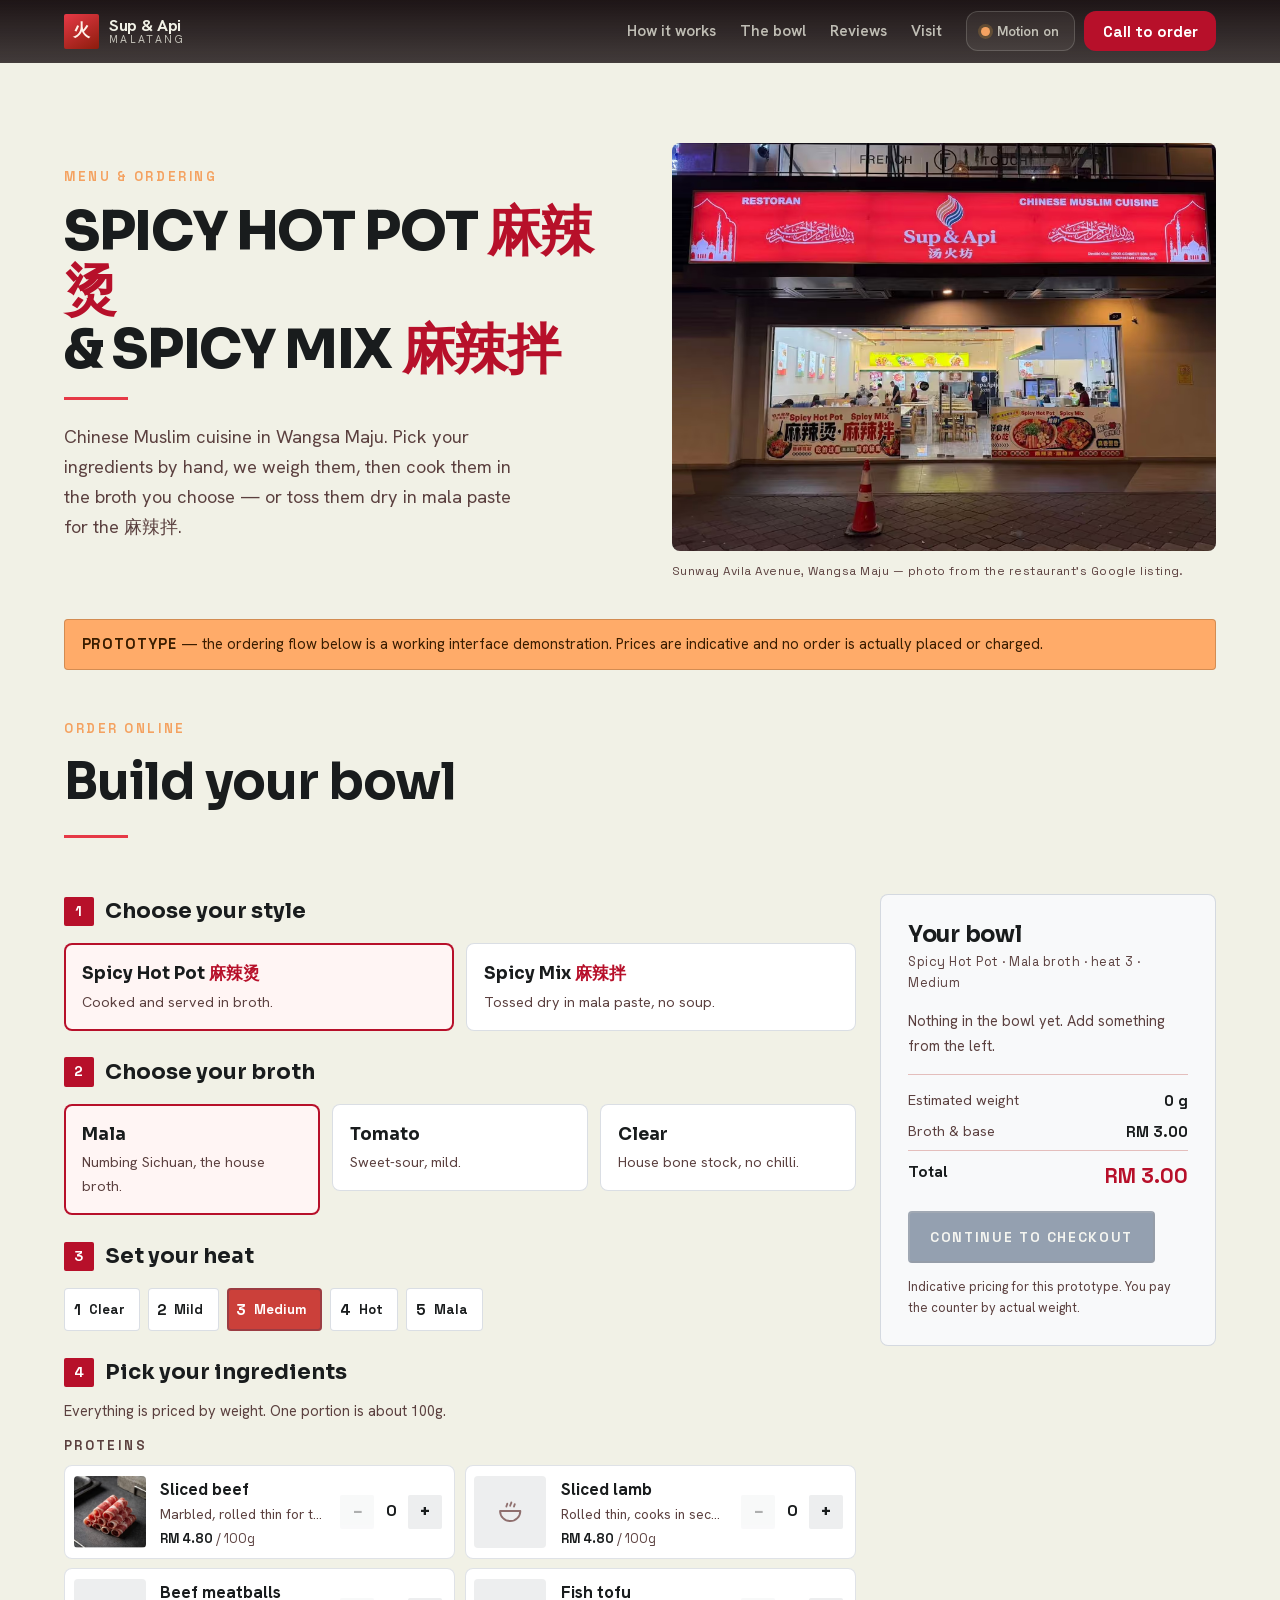
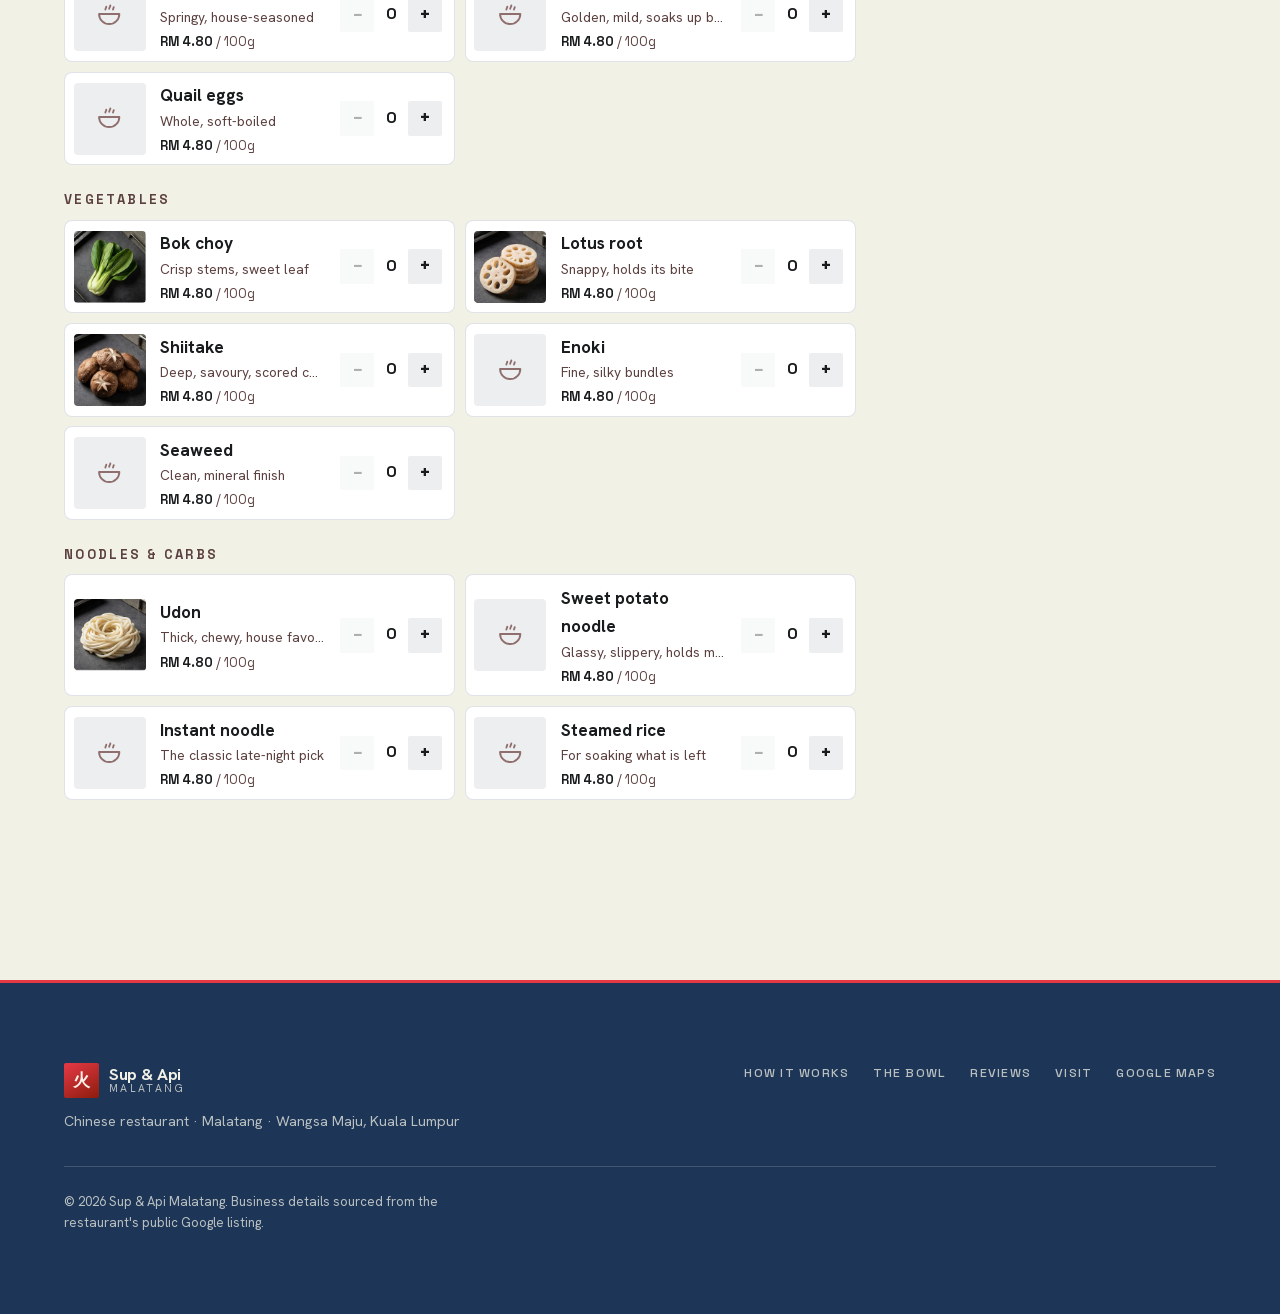
==== menu.html @ e566570f "Add menu page with a working online-order prototype Swaps the map to Google Maps (keyless embed, coo" ====
<!DOCTYPE html>
<html lang="en" class="no-js">
<head>
<meta charset="utf-8">
<meta name="viewport" content="width=device-width, initial-scale=1, viewport-fit=cover">
<title>Menu &amp; Online Order — Sup &amp; Api Malatang, Wangsa Maju KL</title>
<meta name="description" content="Sup &amp; Api Malatang in Taman Sri Rampai, Wangsa Maju. Pick your own ingredients, we fire them fresh in your choice of broth. Rated 4.5★ from 125 Google reviews, RM 1–40 per person. Dine-in and takeaway, open daily from 11am.">
<link rel="canonical" href="https://supmalatang.vercel.app/menu.html">
<meta name="theme-color" content="#1d3557">
<meta name="robots" content="index, follow, max-image-preview:large, max-snippet:-1">
<meta name="author" content="Sup &amp; Api Malatang">
<meta name="geo.region" content="MY-14">
<meta name="geo.placename" content="Taman Sri Rampai, Kuala Lumpur">
<meta name="geo.position" content="3.19306;101.73781">
<meta name="ICBM" content="3.19306, 101.73781">

<meta property="og:type" content="restaurant.restaurant">
<meta property="og:site_name" content="Sup &amp; Api Malatang">
<meta property="og:locale" content="en_MY">
<meta property="og:title" content="Sup &amp; Api Malatang — Pick your bowl. We fire it fresh.">
<meta property="og:description" content="Build-your-own malatang in Wangsa Maju, Kuala Lumpur. 4.5★ from 125 Google reviews · RM 1–40 per person · Dine-in &amp; takeaway.">
<meta property="og:url" content="https://supmalatang.vercel.app/">
<meta property="og:image" content="https://supmalatang.vercel.app/assets/img/og.jpg">
<meta property="og:image:secure_url" content="https://supmalatang.vercel.app/assets/img/og.jpg">
<meta property="og:image:type" content="image/jpeg">
<meta property="og:image:width" content="1200">
<meta property="og:image:height" content="630">
<meta property="og:image:alt" content="Sup &amp; Api Malatang — Wangsa Maju, Kuala Lumpur">
<meta name="twitter:card" content="summary_large_image">
<meta name="twitter:title" content="Sup &amp; Api Malatang — Pick your bowl. We fire it fresh.">
<meta name="twitter:description" content="Build-your-own malatang in Wangsa Maju, Kuala Lumpur. 4.5★ · RM 1–40 per person.">
<meta name="twitter:image" content="https://supmalatang.vercel.app/assets/img/og.jpg">
<meta name="twitter:image:alt" content="Sup &amp; Api Malatang — Wangsa Maju, Kuala Lumpur">

<link rel="icon" href="assets/img/favicon.svg" type="image/svg+xml">
<link rel="apple-touch-icon" href="assets/img/apple-touch-icon.png">
<link rel="manifest" href="site.webmanifest">
  <link rel="preload" href="assets/fonts/sora-var.woff2" as="font" type="font/woff2" crossorigin>
  <link rel="preload" href="assets/fonts/hanken-grotesk-var.woff2" as="font" type="font/woff2" crossorigin>
  <link rel="stylesheet" href="assets/css/site.css">
  <link rel="stylesheet" href="assets/css/order.css">
<script>document.documentElement.classList.replace('no-js','js');</script>
</head>
<body class="page-menu">
<header class="site-head" id="top">
  <a class="brand" href="#top" aria-label="Sup and Api Malatang, home">
    <span class="brand__mark" aria-hidden="true">火</span>
    <span class="brand__text"><b>Sup&nbsp;&amp;&nbsp;Api</b><span>Malatang</span></span>
  </a>
  <nav class="site-nav" aria-label="Primary">
    <a href="index.html#how">How it works</a>
    <a href="index.html#menu">The bowl</a>
    <a href="index.html#reviews">Reviews</a>
    <a href="index.html#visit">Visit</a>
  </nav>
  <div class="head-actions">
    <button class="motion-toggle" type="button" id="motion-toggle" aria-pressed="false">
      <span class="motion-toggle__dot" aria-hidden="true"></span>
      <span class="motion-toggle__label">Motion</span>
    </button>
    <a class="btn btn--filled btn--sm" href="tel:+60136080971">Call to order</a>
  </div>
</header>
<main id="main">

  <section class="menu-hero">
    <div class="menu-hero__text">
      <p class="eyebrow">Menu &amp; ordering</p>
      <h1>Spicy Hot Pot <span lang="zh">麻辣烫</span><br>&amp; Spicy Mix <span lang="zh">麻辣拌</span></h1>
      <span class="rule" aria-hidden="true"></span>
      <p class="menu-hero__lede">Chinese Muslim cuisine in Wangsa Maju. Pick your ingredients by
        hand, we weigh them, then cook them in the broth you choose — or toss them dry in mala
        paste for the <span lang="zh">麻辣拌</span>.</p>
    </div>
    <figure class="menu-hero__shot">
      <picture>
        <source type="image/avif" sizes="(min-width:62rem) 44vw, 92vw"
                srcset="assets/img/menu/storefront-560.avif 560w, assets/img/menu/storefront-900.avif 900w, assets/img/menu/storefront-1200.avif 1200w">
        <source type="image/webp" sizes="(min-width:62rem) 44vw, 92vw"
                srcset="assets/img/menu/storefront-560.webp 560w, assets/img/menu/storefront-900.webp 900w, assets/img/menu/storefront-1200.webp 1200w">
        <img src="assets/img/menu/storefront-900.jpg" width="1200" height="900" decoding="async"
             alt="The Sup &amp; Api Malatang shopfront at night: a red sign reading Sup &amp; Api in English and Chinese, with Restoran and Chinese Muslim Cuisine either side, and the lit dining room behind the glass.">
      </picture>
      <figcaption>Sunway Avila Avenue, Wangsa Maju — photo from the restaurant's Google listing.</figcaption>
    </figure>
  </section>

  <div class="proto" role="note">
    <b>Prototype</b> — the ordering flow below is a working interface demonstration. Prices are
    indicative and no order is actually placed or charged.
  </div>

  <section class="order" id="order" aria-labelledby="order-h">
    <div class="section__head">
      <p class="eyebrow">Order online</p>
      <h2 id="order-h">Build your bowl</h2>
      <span class="rule" aria-hidden="true"></span>
    </div>

    <div class="order-grid">
      <div class="order-main">

        <fieldset class="step" id="step-style">
          <legend><span class="step__n">1</span> Choose your style</legend>
          <div class="choices choices--2">
            <label class="choice">
              <input type="radio" name="style" value="soup" checked>
              <span class="choice__body">
                <span class="choice__name">Spicy Hot Pot <span lang="zh">麻辣烫</span></span>
                <span class="choice__desc">Cooked and served in broth.</span>
              </span>
            </label>
            <label class="choice">
              <input type="radio" name="style" value="dry">
              <span class="choice__body">
                <span class="choice__name">Spicy Mix <span lang="zh">麻辣拌</span></span>
                <span class="choice__desc">Tossed dry in mala paste, no soup.</span>
              </span>
            </label>
          </div>
        </fieldset>

        <fieldset class="step" id="step-broth">
          <legend><span class="step__n">2</span> Choose your broth</legend>
          <div class="choices choices--3">
            <label class="choice">
              <input type="radio" name="broth" value="mala" checked>
              <span class="choice__body"><span class="choice__name">Mala</span>
                <span class="choice__desc">Numbing Sichuan, the house broth.</span></span>
            </label>
            <label class="choice">
              <input type="radio" name="broth" value="tomato">
              <span class="choice__body"><span class="choice__name">Tomato</span>
                <span class="choice__desc">Sweet-sour, mild.</span></span>
            </label>
            <label class="choice">
              <input type="radio" name="broth" value="clear">
              <span class="choice__body"><span class="choice__name">Clear</span>
                <span class="choice__desc">House bone stock, no chilli.</span></span>
            </label>
          </div>
        </fieldset>

        <fieldset class="step" id="step-heat">
          <legend><span class="step__n">3</span> Set your heat</legend>
          <div class="heatpick" role="radiogroup" aria-label="Spice level">
            <label class="heatpick__o"><input type="radio" name="heat" value="1"><span>1<b>Clear</b></span></label>
            <label class="heatpick__o"><input type="radio" name="heat" value="2"><span>2<b>Mild</b></span></label>
            <label class="heatpick__o"><input type="radio" name="heat" value="3" checked><span>3<b>Medium</b></span></label>
            <label class="heatpick__o"><input type="radio" name="heat" value="4"><span>4<b>Hot</b></span></label>
            <label class="heatpick__o"><input type="radio" name="heat" value="5"><span>5<b>Mala</b></span></label>
          </div>
        </fieldset>

        <fieldset class="step" id="step-items">
          <legend><span class="step__n">4</span> Pick your ingredients</legend>
          <p class="step__hint">Everything is priced by weight. One portion is about 100g.</p>
          
      <section class="cat" id="cat-proteins" aria-labelledby="cat-proteins-h">
        <h3 id="cat-proteins-h">Proteins</h3>
        <ul class="items" role="list">
          <li class="item" data-item="beef" data-name="Sliced beef" data-price="480">
            <span class="item__media"><picture>
                <source type="image/avif" srcset="assets/img/menu/beef-200.avif 200w, assets/img/menu/beef-400.avif 400w" sizes="(min-width:48rem) 96px, 72px">
                <source type="image/webp" srcset="assets/img/menu/beef-200.webp 200w, assets/img/menu/beef-400.webp 400w" sizes="(min-width:48rem) 96px, 72px">
                <img src="assets/img/menu/beef-400.jpg" width="400" height="400" loading="lazy" decoding="async" alt="Rolled slices of marbled beef on a dark slate board">
              </picture></span>
            <span class="item__body">
              <span class="item__name">Sliced beef</span>
              <span class="item__desc">Marbled, rolled thin for the pot</span>
              <span class="item__price"><b>RM 4.80</b> <span>/ 100g</span></span>
            </span>
            <span class="item__qty">
              <button class="qty" type="button" data-act="dec" aria-label="Remove one Sliced beef">&minus;</button>
              <output class="qty__n" aria-live="polite" aria-label="Sliced beef quantity">0</output>
              <button class="qty" type="button" data-act="inc" aria-label="Add one Sliced beef">+</button>
            </span>
          </li>
          <li class="item" data-item="lamb" data-name="Sliced lamb" data-price="480">
            <span class="item__media item__media--ph" aria-hidden="true"><svg viewBox="0 0 24 24" fill="none" stroke="currentColor" stroke-width="1.5" stroke-linecap="round" stroke-linejoin="round"><path d="M4 11h16a8 8 0 0 1-8 8 8 8 0 0 1-8-8Z"/><path d="M9 7.5c0-.9.7-1.3.7-2.2M12 7c0-1.1.9-1.6.9-2.7M15 7.6c0-.8.6-1.2.6-2"/></svg></span>
            <span class="item__body">
              <span class="item__name">Sliced lamb</span>
              <span class="item__desc">Rolled thin, cooks in seconds</span>
              <span class="item__price"><b>RM 4.80</b> <span>/ 100g</span></span>
            </span>
            <span class="item__qty">
              <button class="qty" type="button" data-act="dec" aria-label="Remove one Sliced lamb">&minus;</button>
              <output class="qty__n" aria-live="polite" aria-label="Sliced lamb quantity">0</output>
              <button class="qty" type="button" data-act="inc" aria-label="Add one Sliced lamb">+</button>
            </span>
          </li>
          <li class="item" data-item="meatball" data-name="Beef meatballs" data-price="480">
            <span class="item__media item__media--ph" aria-hidden="true"><svg viewBox="0 0 24 24" fill="none" stroke="currentColor" stroke-width="1.5" stroke-linecap="round" stroke-linejoin="round"><path d="M4 11h16a8 8 0 0 1-8 8 8 8 0 0 1-8-8Z"/><path d="M9 7.5c0-.9.7-1.3.7-2.2M12 7c0-1.1.9-1.6.9-2.7M15 7.6c0-.8.6-1.2.6-2"/></svg></span>
            <span class="item__body">
              <span class="item__name">Beef meatballs</span>
              <span class="item__desc">Springy, house-seasoned</span>
              <span class="item__price"><b>RM 4.80</b> <span>/ 100g</span></span>
            </span>
            <span class="item__qty">
              <button class="qty" type="button" data-act="dec" aria-label="Remove one Beef meatballs">&minus;</button>
              <output class="qty__n" aria-live="polite" aria-label="Beef meatballs quantity">0</output>
              <button class="qty" type="button" data-act="inc" aria-label="Add one Beef meatballs">+</button>
            </span>
          </li>
          <li class="item" data-item="fishtofu" data-name="Fish tofu" data-price="480">
            <span class="item__media item__media--ph" aria-hidden="true"><svg viewBox="0 0 24 24" fill="none" stroke="currentColor" stroke-width="1.5" stroke-linecap="round" stroke-linejoin="round"><path d="M4 11h16a8 8 0 0 1-8 8 8 8 0 0 1-8-8Z"/><path d="M9 7.5c0-.9.7-1.3.7-2.2M12 7c0-1.1.9-1.6.9-2.7M15 7.6c0-.8.6-1.2.6-2"/></svg></span>
            <span class="item__body">
              <span class="item__name">Fish tofu</span>
              <span class="item__desc">Golden, mild, soaks up broth</span>
              <span class="item__price"><b>RM 4.80</b> <span>/ 100g</span></span>
            </span>
            <span class="item__qty">
              <button class="qty" type="button" data-act="dec" aria-label="Remove one Fish tofu">&minus;</button>
              <output class="qty__n" aria-live="polite" aria-label="Fish tofu quantity">0</output>
              <button class="qty" type="button" data-act="inc" aria-label="Add one Fish tofu">+</button>
            </span>
          </li>
          <li class="item" data-item="quailegg" data-name="Quail eggs" data-price="480">
            <span class="item__media item__media--ph" aria-hidden="true"><svg viewBox="0 0 24 24" fill="none" stroke="currentColor" stroke-width="1.5" stroke-linecap="round" stroke-linejoin="round"><path d="M4 11h16a8 8 0 0 1-8 8 8 8 0 0 1-8-8Z"/><path d="M9 7.5c0-.9.7-1.3.7-2.2M12 7c0-1.1.9-1.6.9-2.7M15 7.6c0-.8.6-1.2.6-2"/></svg></span>
            <span class="item__body">
              <span class="item__name">Quail eggs</span>
              <span class="item__desc">Whole, soft-boiled</span>
              <span class="item__price"><b>RM 4.80</b> <span>/ 100g</span></span>
            </span>
            <span class="item__qty">
              <button class="qty" type="button" data-act="dec" aria-label="Remove one Quail eggs">&minus;</button>
              <output class="qty__n" aria-live="polite" aria-label="Quail eggs quantity">0</output>
              <button class="qty" type="button" data-act="inc" aria-label="Add one Quail eggs">+</button>
            </span>
          </li>
        </ul>
      </section>
      <section class="cat" id="cat-vegetables" aria-labelledby="cat-vegetables-h">
        <h3 id="cat-vegetables-h">Vegetables</h3>
        <ul class="items" role="list">
          <li class="item" data-item="bokchoy" data-name="Bok choy" data-price="480">
            <span class="item__media"><picture>
                <source type="image/avif" srcset="assets/img/menu/bok-choy-200.avif 200w, assets/img/menu/bok-choy-400.avif 400w" sizes="(min-width:48rem) 96px, 72px">
                <source type="image/webp" srcset="assets/img/menu/bok-choy-200.webp 200w, assets/img/menu/bok-choy-400.webp 400w" sizes="(min-width:48rem) 96px, 72px">
                <img src="assets/img/menu/bok-choy-400.jpg" width="400" height="400" loading="lazy" decoding="async" alt="A head of fresh green bok choy on a dark slate board">
              </picture></span>
            <span class="item__body">
              <span class="item__name">Bok choy</span>
              <span class="item__desc">Crisp stems, sweet leaf</span>
              <span class="item__price"><b>RM 4.80</b> <span>/ 100g</span></span>
            </span>
            <span class="item__qty">
              <button class="qty" type="button" data-act="dec" aria-label="Remove one Bok choy">&minus;</button>
              <output class="qty__n" aria-live="polite" aria-label="Bok choy quantity">0</output>
              <button class="qty" type="button" data-act="inc" aria-label="Add one Bok choy">+</button>
            </span>
          </li>
          <li class="item" data-item="lotus" data-name="Lotus root" data-price="480">
            <span class="item__media"><picture>
                <source type="image/avif" srcset="assets/img/menu/lotus-root-200.avif 200w, assets/img/menu/lotus-root-400.avif 400w" sizes="(min-width:48rem) 96px, 72px">
                <source type="image/webp" srcset="assets/img/menu/lotus-root-200.webp 200w, assets/img/menu/lotus-root-400.webp 400w" sizes="(min-width:48rem) 96px, 72px">
                <img src="assets/img/menu/lotus-root-400.jpg" width="400" height="400" loading="lazy" decoding="async" alt="Sliced lotus root showing its lace pattern, on dark slate">
              </picture></span>
            <span class="item__body">
              <span class="item__name">Lotus root</span>
              <span class="item__desc">Snappy, holds its bite</span>
              <span class="item__price"><b>RM 4.80</b> <span>/ 100g</span></span>
            </span>
            <span class="item__qty">
              <button class="qty" type="button" data-act="dec" aria-label="Remove one Lotus root">&minus;</button>
              <output class="qty__n" aria-live="polite" aria-label="Lotus root quantity">0</output>
              <button class="qty" type="button" data-act="inc" aria-label="Add one Lotus root">+</button>
            </span>
          </li>
          <li class="item" data-item="shiitake" data-name="Shiitake" data-price="480">
            <span class="item__media"><picture>
                <source type="image/avif" srcset="assets/img/menu/shiitake-200.avif 200w, assets/img/menu/shiitake-400.avif 400w" sizes="(min-width:48rem) 96px, 72px">
                <source type="image/webp" srcset="assets/img/menu/shiitake-200.webp 200w, assets/img/menu/shiitake-400.webp 400w" sizes="(min-width:48rem) 96px, 72px">
                <img src="assets/img/menu/shiitake-400.jpg" width="400" height="400" loading="lazy" decoding="async" alt="A cluster of fresh shiitake mushrooms on dark slate">
              </picture></span>
            <span class="item__body">
              <span class="item__name">Shiitake</span>
              <span class="item__desc">Deep, savoury, scored caps</span>
              <span class="item__price"><b>RM 4.80</b> <span>/ 100g</span></span>
            </span>
            <span class="item__qty">
              <button class="qty" type="button" data-act="dec" aria-label="Remove one Shiitake">&minus;</button>
              <output class="qty__n" aria-live="polite" aria-label="Shiitake quantity">0</output>
              <button class="qty" type="button" data-act="inc" aria-label="Add one Shiitake">+</button>
            </span>
          </li>
          <li class="item" data-item="enoki" data-name="Enoki" data-price="480">
            <span class="item__media item__media--ph" aria-hidden="true"><svg viewBox="0 0 24 24" fill="none" stroke="currentColor" stroke-width="1.5" stroke-linecap="round" stroke-linejoin="round"><path d="M4 11h16a8 8 0 0 1-8 8 8 8 0 0 1-8-8Z"/><path d="M9 7.5c0-.9.7-1.3.7-2.2M12 7c0-1.1.9-1.6.9-2.7M15 7.6c0-.8.6-1.2.6-2"/></svg></span>
            <span class="item__body">
              <span class="item__name">Enoki</span>
              <span class="item__desc">Fine, silky bundles</span>
              <span class="item__price"><b>RM 4.80</b> <span>/ 100g</span></span>
            </span>
            <span class="item__qty">
              <button class="qty" type="button" data-act="dec" aria-label="Remove one Enoki">&minus;</button>
              <output class="qty__n" aria-live="polite" aria-label="Enoki quantity">0</output>
              <button class="qty" type="button" data-act="inc" aria-label="Add one Enoki">+</button>
            </span>
          </li>
          <li class="item" data-item="seaweed" data-name="Seaweed" data-price="480">
            <span class="item__media item__media--ph" aria-hidden="true"><svg viewBox="0 0 24 24" fill="none" stroke="currentColor" stroke-width="1.5" stroke-linecap="round" stroke-linejoin="round"><path d="M4 11h16a8 8 0 0 1-8 8 8 8 0 0 1-8-8Z"/><path d="M9 7.5c0-.9.7-1.3.7-2.2M12 7c0-1.1.9-1.6.9-2.7M15 7.6c0-.8.6-1.2.6-2"/></svg></span>
            <span class="item__body">
              <span class="item__name">Seaweed</span>
              <span class="item__desc">Clean, mineral finish</span>
              <span class="item__price"><b>RM 4.80</b> <span>/ 100g</span></span>
            </span>
            <span class="item__qty">
              <button class="qty" type="button" data-act="dec" aria-label="Remove one Seaweed">&minus;</button>
              <output class="qty__n" aria-live="polite" aria-label="Seaweed quantity">0</output>
              <button class="qty" type="button" data-act="inc" aria-label="Add one Seaweed">+</button>
            </span>
          </li>
        </ul>
      </section>
      <section class="cat" id="cat-carbs" aria-labelledby="cat-carbs-h">
        <h3 id="cat-carbs-h">Noodles &amp; carbs</h3>
        <ul class="items" role="list">
          <li class="item" data-item="udon" data-name="Udon" data-price="480">
            <span class="item__media"><picture>
                <source type="image/avif" srcset="assets/img/menu/udon-200.avif 200w, assets/img/menu/udon-400.avif 400w" sizes="(min-width:48rem) 96px, 72px">
                <source type="image/webp" srcset="assets/img/menu/udon-200.webp 200w, assets/img/menu/udon-400.webp 400w" sizes="(min-width:48rem) 96px, 72px">
                <img src="assets/img/menu/udon-400.jpg" width="400" height="400" loading="lazy" decoding="async" alt="A nest of fresh udon noodles on a dark slate board">
              </picture></span>
            <span class="item__body">
              <span class="item__name">Udon</span>
              <span class="item__desc">Thick, chewy, house favourite</span>
              <span class="item__price"><b>RM 4.80</b> <span>/ 100g</span></span>
            </span>
            <span class="item__qty">
              <button class="qty" type="button" data-act="dec" aria-label="Remove one Udon">&minus;</button>
              <output class="qty__n" aria-live="polite" aria-label="Udon quantity">0</output>
              <button class="qty" type="button" data-act="inc" aria-label="Add one Udon">+</button>
            </span>
          </li>
          <li class="item" data-item="sweetpotato" data-name="Sweet potato noodle" data-price="480">
            <span class="item__media item__media--ph" aria-hidden="true"><svg viewBox="0 0 24 24" fill="none" stroke="currentColor" stroke-width="1.5" stroke-linecap="round" stroke-linejoin="round"><path d="M4 11h16a8 8 0 0 1-8 8 8 8 0 0 1-8-8Z"/><path d="M9 7.5c0-.9.7-1.3.7-2.2M12 7c0-1.1.9-1.6.9-2.7M15 7.6c0-.8.6-1.2.6-2"/></svg></span>
            <span class="item__body">
              <span class="item__name">Sweet potato noodle</span>
              <span class="item__desc">Glassy, slippery, holds mala</span>
              <span class="item__price"><b>RM 4.80</b> <span>/ 100g</span></span>
            </span>
            <span class="item__qty">
              <button class="qty" type="button" data-act="dec" aria-label="Remove one Sweet potato noodle">&minus;</button>
              <output class="qty__n" aria-live="polite" aria-label="Sweet potato noodle quantity">0</output>
              <button class="qty" type="button" data-act="inc" aria-label="Add one Sweet potato noodle">+</button>
            </span>
          </li>
          <li class="item" data-item="instant" data-name="Instant noodle" data-price="480">
            <span class="item__media item__media--ph" aria-hidden="true"><svg viewBox="0 0 24 24" fill="none" stroke="currentColor" stroke-width="1.5" stroke-linecap="round" stroke-linejoin="round"><path d="M4 11h16a8 8 0 0 1-8 8 8 8 0 0 1-8-8Z"/><path d="M9 7.5c0-.9.7-1.3.7-2.2M12 7c0-1.1.9-1.6.9-2.7M15 7.6c0-.8.6-1.2.6-2"/></svg></span>
            <span class="item__body">
              <span class="item__name">Instant noodle</span>
              <span class="item__desc">The classic late-night pick</span>
              <span class="item__price"><b>RM 4.80</b> <span>/ 100g</span></span>
            </span>
            <span class="item__qty">
              <button class="qty" type="button" data-act="dec" aria-label="Remove one Instant noodle">&minus;</button>
              <output class="qty__n" aria-live="polite" aria-label="Instant noodle quantity">0</output>
              <button class="qty" type="button" data-act="inc" aria-label="Add one Instant noodle">+</button>
            </span>
          </li>
          <li class="item" data-item="rice" data-name="Steamed rice" data-price="480">
            <span class="item__media item__media--ph" aria-hidden="true"><svg viewBox="0 0 24 24" fill="none" stroke="currentColor" stroke-width="1.5" stroke-linecap="round" stroke-linejoin="round"><path d="M4 11h16a8 8 0 0 1-8 8 8 8 0 0 1-8-8Z"/><path d="M9 7.5c0-.9.7-1.3.7-2.2M12 7c0-1.1.9-1.6.9-2.7M15 7.6c0-.8.6-1.2.6-2"/></svg></span>
            <span class="item__body">
              <span class="item__name">Steamed rice</span>
              <span class="item__desc">For soaking what is left</span>
              <span class="item__price"><b>RM 4.80</b> <span>/ 100g</span></span>
            </span>
            <span class="item__qty">
              <button class="qty" type="button" data-act="dec" aria-label="Remove one Steamed rice">&minus;</button>
              <output class="qty__n" aria-live="polite" aria-label="Steamed rice quantity">0</output>
              <button class="qty" type="button" data-act="inc" aria-label="Add one Steamed rice">+</button>
            </span>
          </li>
        </ul>
      </section>
        </fieldset>
      </div>

      <aside class="cart" id="cart" aria-labelledby="cart-h">
        <h3 id="cart-h">Your bowl</h3>
        <p class="cart__meta" id="cart-meta">Spicy Hot Pot · Mala · Medium</p>
        <ul class="cart__list" id="cart-list" role="list">
          <li class="cart__empty">Nothing in the bowl yet. Add something from the left.</li>
        </ul>
        <dl class="cart__totals">
          <div><dt>Estimated weight</dt><dd id="cart-weight">0 g</dd></div>
          <div><dt>Broth &amp; base</dt><dd id="cart-base">RM 3.00</dd></div>
          <div class="cart__grand"><dt>Total</dt><dd id="cart-total">RM 3.00</dd></div>
        </dl>
        <button class="btn-block" id="checkout" type="button" disabled>
          <span>Continue to checkout</span>
        </button>
        <p class="cart__note">Indicative pricing for this prototype. You pay the counter by
          actual weight.</p>
      </aside>
    </div>
  </section>
</main>

<div class="sheet" id="sheet" hidden>
  <div class="sheet__scrim" data-close></div>
  <div class="sheet__panel" role="dialog" aria-modal="true" aria-labelledby="sheet-h">
    <button class="sheet__x" type="button" data-close aria-label="Close checkout">&times;</button>
    <h2 id="sheet-h">Checkout</h2>
    <ol class="crumbs" id="crumbs">
      <li aria-current="step">Details</li><li>Review</li><li>Done</li>
    </ol>

    <form class="sheet__step" id="pane-details" novalidate>
      <label class="field"><span>Name</span>
        <input type="text" name="name" autocomplete="name" required placeholder="Your name"></label>
      <label class="field"><span>Phone</span>
        <input type="tel" name="phone" autocomplete="tel" required placeholder="01x-xxx xxxx"></label>
      <fieldset class="field field--group">
        <legend>How would you like it?</legend>
        <label class="pill"><input type="radio" name="fulfil" value="pickup" checked><span>Pick up</span></label>
        <label class="pill"><input type="radio" name="fulfil" value="dinein"><span>Dine in</span></label>
        <label class="pill"><input type="radio" name="fulfil" value="delivery"><span>Delivery</span></label>
      </fieldset>
      <label class="field"><span>Notes for the kitchen <i>(optional)</i></span>
        <textarea name="notes" rows="2" placeholder="Less oil, extra coriander…"></textarea></label>
      <p class="field__err" id="details-err" role="alert" hidden></p>
      <button class="btn-block" type="submit">Review order</button>
    </form>

    <div class="sheet__step" id="pane-review" hidden>
      <ul class="review" id="review-list" role="list"></ul>
      <dl class="cart__totals">
        <div class="cart__grand"><dt>Total</dt><dd id="review-total">RM 0.00</dd></div>
      </dl>
      <button class="btn-block" id="place" type="button">Place order</button>
      <button class="btn-text" id="back" type="button">Back to details</button>
    </div>

    <div class="sheet__step" id="pane-done" hidden>
      <p class="done__tick" aria-hidden="true">✓</p>
      <h3>Order received</h3>
      <p>Thanks <b id="done-name">—</b>. Your bowl is <b id="done-ref">#SA-0000</b>.</p>
      <p class="done__note">This is a prototype, so nothing was sent to the kitchen and nothing
        was charged. In the real thing you would get an SMS when it is ready.</p>
      <button class="btn-block" id="done-close" type="button">Back to the menu</button>
    </div>
  </div>
</div>

<footer class="site-foot">
  <div class="foot-grid">
    <div>
      <p class="brand brand--foot"><span class="brand__mark" aria-hidden="true">火</span>
        <span class="brand__text"><b>Sup&nbsp;&amp;&nbsp;Api</b><span>Malatang</span></span></p>
      <p class="foot-note">Chinese restaurant · Malatang · Wangsa Maju, Kuala Lumpur</p>
    </div>
    <nav aria-label="Footer">
      <a index.html#how">How it works</a>
      <a href="index.html#menu">The bowl</a>
      <a href="index.html#reviews">Reviews</a>
      <a href="index.html#visit">Visit</a>
      <a href="https://maps.app.goo.gl/9yixVFVDJVkm1ZBU8" target="_blank" rel="noopener">Google Maps</a>
    </nav>
  </div>
  <p class="copyright">© <span id="year">2026</span> Sup &amp; Api Malatang. Business details
    sourced from the restaurant's public Google listing.</p>
</footer>
<script src="assets/js/order.js" defer></script>
</body>
</html>
---- assets/css/site.css ----
/* ============================================================================
   Sup & Api Malatang — design system extracted from Stitch
   Source of truth: Stitch project 7770238085652324842
   "Accessible Multi-Layer Parallax Site" → design.md + Ritual Scroll Journey
   Brand: Modern Industrial — the "Api" (fire) of Szechuan heat against the
   "Sup" of bone broth. Sharp shapes, tonal depth, no decorative shadows.
   ========================================================================= */

/* Self-hosted variable subsets (latin). One file per family, no 3rd-party origin. */
@font-face {
  font-family: "Sora";
  src: url("../fonts/sora-var.woff2") format("woff2-variations");
  font-weight: 400 800; font-style: normal; font-display: swap;
}
@font-face {
  font-family: "Hanken Grotesk";
  src: url("../fonts/hanken-grotesk-var.woff2") format("woff2-variations");
  font-weight: 300 800; font-style: normal; font-display: swap;
}
@font-face {
  font-family: "Space Grotesk";
  src: url("../fonts/space-grotesk-var.woff2") format("woff2-variations");
  font-weight: 300 700; font-style: normal; font-display: swap;
}

:root {
  /* ---- colour roles (Stitch semantic palette) ---------------------------- */
  /* Bone White grounds the page — it mimics the creaminess of the signature
     broth and keeps the high-contrast palette from feeling aggressive. */
  --bone:           #f1f1e6;
  --surface:        #f1f1e6;
  --surface-2:      #f8f9fa;
  --surface-3:      #edeeef;
  --surface-lowest: #ffffff;
  --on-surface:     #191c1d;
  --on-surface-dim: #5b403f;

  /* "Api" — fire. Primary actions and heat-level indicators. */
  --primary:        #b7102a;
  --primary-hot:    #e63946;   /* spice-heat */
  --on-primary:     #ffffff;
  --primary-cont:   #db313f;
  --on-primary-cont:#fffbff;

  /* Aromatic oils — highlights and appetite-stimulating accents only.
     Never body text on light: fails AA. */
  --gold:           #f4a261;   /* golden-broth */
  --secondary:      #8e4e14;
  --on-secondary:   #ffffff;

  /* Industrial foundation — nav, footer, structural borders. */
  --charcoal:       #1d3557;
  --ink:            #1d3557;
  --ink-2:          #16283f;

  --outline:        #8f6f6e;
  --outline-variant:#e4bebc;
  --outline-dark:   rgba(241, 241, 230, .18);
  --on-dark:        #f1f1e6;
  --on-dark-dim:    rgba(241, 241, 230, .74);

  /* ---- shape: "Soft Industrial" — crisp, deliberately never pill-shaped -- */
  --r-sm: 2px;  --r-md: 4px;  --r-lg: 8px;  --r-full: 12px;

  /* ---- depth: tonal layering + hairline outlines, not drop shadows ------- */
  --e1: 0 0 0 1px rgba(29, 53, 87, .10);
  --e2: 0 0 0 1px rgba(29, 53, 87, .14);
  --e3: 0 1px 2px rgba(29, 53, 87, .08), 0 0 0 1px rgba(29, 53, 87, .12);
  --glow-active: 0 0 0 2px rgba(244, 162, 97, .55);

  /* ---- rhythm: 8px base unit, 24px gutters, 16→64px margins ------------- */
  --unit: 8px;
  --gap: 24px;
  --pad: clamp(16px, 5vw, 64px);
  --container-max: 1280px;
  --section-y: clamp(4rem, 10vw, 8.5rem);
  --measure: 62ch;

  /* ---- motion ----------------------------------------------------------- */
  --ease-emph: cubic-bezier(.2, 0, 0, 1);
  --dur: .45s;

  /* ---- type: Sora signage / Hanken reading / Space Grotesk instrumentation */
  --font-headline: "Sora", system-ui, -apple-system, "Segoe UI", sans-serif;
  --font-body: "Hanken Grotesk", system-ui, -apple-system, "Segoe UI", sans-serif;
  --font-label: "Space Grotesk", ui-monospace, "Segoe UI", system-ui, sans-serif;
  --font: var(--font-body);
}

*, *::before, *::after { box-sizing: border-box; }

html {
  scroll-behavior: smooth;
  -webkit-text-size-adjust: 100%;
  scroll-padding-top: 5.5rem;
}

body {
  margin: 0;
  background: var(--surface);
  color: var(--on-surface);
  font-family: var(--font);
  font-size: clamp(1rem, .96rem + .22vw, 1.075rem);
  line-height: 1.65;
  -webkit-font-smoothing: antialiased;
  overflow-x: hidden;
}

h1, h2, h3 {
  font-family: var(--font-headline);
  line-height: 1.08; letter-spacing: -.02em; margin: 0 0 .5em; font-weight: 700;
}
h1 { font-weight: 800; }
h2 { font-size: clamp(1.85rem, 1.2rem + 2.6vw, 3.15rem); text-wrap: balance; }
h3 { font-size: clamp(1.15rem, 1.02rem + .5vw, 1.4rem); letter-spacing: -.012em; }
p  { margin: 0 0 1rem; max-width: var(--measure); }
img, video { display: block; max-width: 100%; }

a { color: var(--primary); text-decoration-thickness: .08em; text-underline-offset: .18em; }

:focus-visible {
  outline: 3px solid var(--primary-hot);
  outline-offset: 3px;
  border-radius: 6px;
}

.skip-link {
  position: fixed; inset-inline-start: 1rem; top: -100%;
  z-index: 100; padding: .8rem 1.2rem; border-radius: var(--r-full);
  background: var(--primary); color: var(--on-primary);
  font-weight: 600; text-decoration: none;
}
.skip-link:focus { top: 1rem; }

/* ── Buttons ───────────────────────────────────────────────────────────── */
.btn {
  --btn-bg: transparent; --btn-fg: var(--on-surface);
  display: inline-flex; align-items: center; justify-content: center; gap: .5rem;
  min-height: 3rem; padding: .8rem 1.6rem;
  border: 0; border-radius: var(--r-full);
  background: var(--btn-bg); color: var(--btn-fg);
  font: inherit; font-family: var(--font-label); font-weight: 700; line-height: 1;
  text-decoration: none; cursor: pointer;
  transition: transform .18s var(--ease-emph), box-shadow .18s var(--ease-emph),
              background-color .18s var(--ease-emph);
}
.btn--filled { --btn-bg: var(--primary); --btn-fg: var(--on-primary); box-shadow: var(--e1); }
.btn--filled:hover { --btn-bg: var(--primary-hot); box-shadow: var(--e2); transform: translateY(-1px); }
.btn--tonal {
  --btn-bg: transparent; --btn-fg: var(--on-dark);
  box-shadow: inset 0 0 0 1px rgba(241, 241, 230, .45);
}
.btn--tonal:hover {
  --btn-bg: rgba(241, 241, 230, .10);
  box-shadow: inset 0 0 0 1px rgba(241, 241, 230, .75);
  transform: translateY(-1px);
}
/* On bone-white sections the same secondary flips to charcoal outline + red text */
.section--light .btn--tonal {
  --btn-fg: var(--primary);
  box-shadow: inset 0 0 0 1px rgba(29, 53, 87, .38);
}
.section--light .btn--tonal:hover {
  --btn-bg: rgba(183, 16, 42, .06);
  box-shadow: inset 0 0 0 1px var(--primary);
}
.btn--sm { min-height: 2.5rem; padding: .6rem 1.15rem; font-size: .94rem; }
.btn:active { transform: translateY(0) scale(.985); }

.link { font-weight: 650; }

/* ── Header ────────────────────────────────────────────────────────────── */
.site-head {
  position: sticky; top: 0; z-index: 50;
  display: flex; align-items: center; gap: var(--gap);
  padding: .7rem var(--pad);
  background: linear-gradient(180deg, rgba(16, 7, 9, .94), rgba(16, 7, 9, .78));
  border-bottom: 1px solid var(--outline-dark);
  color: var(--on-dark);
}

.brand { display: flex; align-items: center; gap: .6rem; text-decoration: none; color: inherit; }
.brand__mark {
  display: grid; place-items: center; width: 2.2rem; height: 2.2rem;
  border-radius: var(--r-sm);
  background: linear-gradient(150deg, var(--primary-hot), #8c1c0c);
  color: #fff2ea; font-size: 1.05rem; font-weight: 700;
}
.brand__text { display: flex; flex-direction: column; line-height: 1.05; }
.brand__text b { font-size: 1.02rem; letter-spacing: -.01em; }
.brand__text span { font-size: .68rem; letter-spacing: .22em; text-transform: uppercase; color: var(--on-dark-dim); }

.site-nav { display: none; margin-inline-start: auto; gap: 1.5rem; }
.site-nav a { color: var(--on-dark-dim); text-decoration: none; font-size: .95rem; font-weight: 600; }
.site-nav a:hover { color: var(--on-dark); }

.head-actions { margin-inline-start: auto; display: flex; align-items: center; gap: .6rem; }
.site-nav ~ .head-actions { margin-inline-start: 0; }

.motion-toggle {
  display: inline-flex; align-items: center; gap: .45rem;
  min-height: 2.5rem; padding: .45rem .9rem;
  border: 1px solid var(--outline-dark); border-radius: var(--r-full);
  background: rgba(255, 243, 236, .06); color: var(--on-dark-dim);
  font: inherit; font-size: .85rem; font-weight: 600; cursor: pointer;
}
.motion-toggle__dot {
  width: .55rem; height: .55rem; border-radius: 50%;
  background: var(--gold); box-shadow: 0 0 0 3px rgba(233, 162, 59, .22);
}
.motion-toggle[aria-pressed="true"] .motion-toggle__dot { background: #6f6f6f; box-shadow: none; }
.motion-toggle[aria-pressed="true"] .motion-toggle__label::after { content: " off"; }
.motion-toggle[aria-pressed="false"] .motion-toggle__label::after { content: " on"; }

/* ── Hero ──────────────────────────────────────────────────────────────── */
.hero {
  position: relative; isolation: isolate; overflow: hidden;
  min-height: min(94svh, 900px);
  display: grid; align-items: center;
  padding: clamp(4rem, 11vh, 7rem) var(--pad) clamp(6rem, 14vh, 8rem);
  background: var(--charcoal);
  color: var(--on-dark);
}

.hero__media, .hero__spice, .hero__steam {
  position: absolute; inset: -12% -2%; z-index: -3;
  backface-visibility: hidden;
  contain: strict;
}
.hero__img {
  width: 100%; height: 100%; object-fit: cover;
  object-position: 84% 60%;
  /* photograph carries the appetite; scrim carries the legibility */
}
.hero__scrim {
  position: absolute; inset: 0;
  background:
    /* Focus: the bowl sits in the clear centre, everything else sinks away. */
    radial-gradient(76% 94% at 72% 60%,
      transparent 0%, transparent 33%,
      rgba(14, 24, 40, .30) 74%, rgba(14, 24, 40, .54) 100%),
    linear-gradient(100deg,
      rgba(14, 24, 40, .97) 0%,
      rgba(14, 24, 40, .95) 50%,
      rgba(14, 24, 40, .52) 64%,
      rgba(14, 24, 40, .14) 79%,
      rgba(14, 24, 40, .02) 94%),
    linear-gradient(180deg, rgba(14, 24, 40, .45) 0%, transparent 38%, rgba(14, 24, 40, .62) 100%);
}
.hero__spice {
  z-index: -2;
  background: url("../img/layer-mid.webp") center/cover no-repeat;
  opacity: .42;
}
.hero__steam {
  z-index: -1;
  background: url("../img/layer-front.webp") center/cover no-repeat;
  opacity: .3;
}

.hero__inner { position: relative; max-width: 60rem; }

.eyebrow {
  font-family: var(--font-label);
  margin: 0 0 1rem;
  font-size: .8rem; font-weight: 700; letter-spacing: .2em; text-transform: uppercase;
  color: var(--gold);
}

.hero__title {
  font-size: clamp(2.5rem, 1.4rem + 5.2vw, 5.1rem);
  letter-spacing: -.03em;
  text-transform: uppercase;
  text-wrap: balance;
  margin-bottom: 1.1rem;
}
.hero__title em {
  font-style: italic;
  color: var(--primary-hot);
}
.hero__lede {
  font-size: clamp(1.05rem, .98rem + .5vw, 1.3rem);
  color: rgba(241, 241, 230, .88);
  max-width: 46ch;
}

.cta-row { display: flex; flex-wrap: wrap; gap: .75rem; margin: 1.75rem 0 2.25rem; }

.stat-row {
  display: flex; flex-wrap: wrap; gap: .6rem 2.25rem;
  margin: 0; padding: 1.35rem 0 0; list-style: none;
  border-top: 1px solid var(--outline-dark);
}
.stat-row li { display: flex; flex-direction: column; }
.stat-row b { font-family: var(--font-label); font-size: 1.5rem; font-weight: 700; letter-spacing: -.02em; }
.stat-row span { font-family: var(--font-label); font-size: .78rem; font-weight: 500; letter-spacing: .04em; color: var(--on-dark-dim); }

.hero__card {
  display: none;
  position: absolute; inset-inline-end: var(--pad); top: 50%;
  margin-top: -11rem;                 /* own the transform: the parallax engine writes it */
  width: min(23rem, 32vw); padding: 1.75rem;
  border: 1px solid rgba(241, 241, 230, .22); border-radius: var(--r-lg);
  /* Glassmorphism per the design system: the card keeps the context of the
     food scrolling beneath it while staying readable over a bright broth. */
  background: linear-gradient(165deg, rgba(14, 24, 40, .82), rgba(14, 24, 40, .74));
  backdrop-filter: blur(14px) saturate(120%);
  -webkit-backdrop-filter: blur(14px) saturate(120%);
  box-shadow: 0 20px 60px rgba(8, 3, 4, .38);
}
.hero__card-label {
  margin: 0 0 1.1rem; font-size: .72rem; letter-spacing: .22em;
  text-transform: uppercase; color: var(--gold);
}
.hero__card-line { display: flex; flex-direction: column; margin: 0 0 1rem; }
.hero__card-line b { font-size: 1.02rem; color: var(--on-dark); }
.hero__card-line span { font-size: .86rem; color: var(--on-dark-dim); }
.hero__card .btn { margin-top: .35rem; }

.hero__scroll {
  position: absolute; inset-inline-start: var(--pad); bottom: 1.75rem;
  display: inline-flex; align-items: center; gap: .6rem;
  color: var(--on-dark-dim); font-size: .78rem; letter-spacing: .2em;
  text-transform: uppercase; text-decoration: none;
}
.hero__scroll span {
  width: 1px; height: 2.2rem;
  background: linear-gradient(var(--gold), transparent);
  animation: drop 2.4s var(--ease-emph) infinite;
}
@keyframes drop { 0%, 100% { transform: scaleY(.4); opacity: .4; } 50% { transform: scaleY(1); opacity: 1; } }

/* ── Sections ──────────────────────────────────────────────────────────── */
.section { padding: var(--section-y) var(--pad); }
/* Sections below the fold are not painted until they approach the viewport. */
#reviews, #visit { content-visibility: auto; contain-intrinsic-size: auto 60rem; }
.section__head { max-width: 46rem; margin-bottom: clamp(2rem, 5vw, 3.5rem); }
.section__head--light { color: var(--on-dark); }
.section--visit { background: var(--surface-2); }

.card {
  position: relative;
  padding: clamp(1.4rem, 3vw, 2rem);
  border-radius: var(--r-lg);
  background: var(--surface-2);
  box-shadow: var(--e1);
}
.section--visit .card { background: var(--surface); }
.card p:last-child, .card address:last-child { margin-bottom: 0; }

/* ── Bento: Stitch's 12-column functional zones ────────────────────────── */
.bento {
  display: grid;
  grid-template-columns: repeat(12, 1fr);
  gap: var(--gap);
}
.bento__steps {
  grid-column: span 12;
  display: grid; gap: var(--gap);
  grid-template-columns: repeat(auto-fit, minmax(min(100%, 17rem), 1fr));
  margin: 0; padding: 0; list-style: none;
}
.bento__media   { grid-column: span 12; margin: 0; }
.bento__control { grid-column: span 12; }

/* Elevated containers are pure white with a hairline in lightened charcoal —
   depth by tonal layering, never by drop shadow. */
.tile {
  position: relative; isolation: isolate; overflow: hidden;
  padding: clamp(1.5rem, 3vw, 2.15rem);
  border-radius: var(--r-lg);
  background: var(--surface-lowest);
  box-shadow: inset 0 0 0 1px rgba(29, 53, 87, .14);
  transition: box-shadow var(--dur) var(--ease-emph),
              transform var(--dur) var(--ease-emph);
}
/* Heat wash on approach, per the Stitch hover treatment */
.tile::before {
  content: ""; position: absolute; inset: 0; z-index: -1;
  background: linear-gradient(135deg, rgba(230, 57, 70, .09), transparent 62%);
  opacity: 0; transition: opacity .7s var(--ease-emph);
}
.tile:hover, .tile:focus-within {
  box-shadow: inset 0 0 0 1px rgba(230, 57, 70, .5);
  transform: translateY(-3px);
}
.tile:hover::before, .tile:focus-within::before { opacity: 1; }

.tile__icon {
  display: block; width: 2.25rem; height: 2.25rem; margin-bottom: 1.1rem;
  color: var(--primary-hot);
}
.tile__icon svg { width: 100%; height: 100%; display: block; }
.tile__num {
  display: block; margin-bottom: .45rem;
  font-family: var(--font-label);
  font-size: .78rem; font-weight: 700; letter-spacing: .22em;
  color: var(--on-surface-dim);
}
.tile h3 { margin-bottom: .5rem; }
.tile p:last-child { margin-bottom: 0; }

/* Image cell — the photograph leans in on hover, framed not shadowed */
.bento__media picture {
  display: block; overflow: hidden;
  border-radius: var(--r-lg);
  box-shadow: inset 0 0 0 1px rgba(29, 53, 87, .14);
}
.bento__media img {
  display: block; width: 100%; height: clamp(15rem, 34vw, 25rem);
  object-fit: cover;
  transition: transform .7s var(--ease-emph);
}
.bento__media:hover img { transform: scale(1.05); }

.bento__control {
  display: flex; flex-direction: column; justify-content: center;
  padding: clamp(1.6rem, 3.4vw, 2.6rem);
  border-radius: var(--r-lg);
  background: var(--surface-2);
  box-shadow: inset 0 0 0 1px rgba(29, 53, 87, .14);
}
.eyebrow--gold { color: var(--secondary); }

/* Spice ladder — tiered red, the Stitch 1-to-5 chilli system */
.heat {
  display: flex; flex-wrap: wrap; gap: .5rem;
  margin: 1.6rem 0 1rem; padding: 0; list-style: none;
}
.heat__step {
  display: flex; align-items: center; gap: .6rem;
  padding: .62rem 1rem .62rem .62rem;
  border-radius: var(--r-md);
  background: var(--surface-lowest);
  box-shadow: inset 0 0 0 1px rgba(29, 53, 87, .14);
}
.heat__chilis {
  display: grid; place-items: center;
  width: 1.9rem; height: 1.9rem;
  border-radius: var(--r-sm);
  font-family: var(--font-label); font-size: .92rem; font-weight: 700;
  color: var(--on-primary);
  background: var(--primary);
}
.heat__step:nth-child(1) .heat__chilis { background: #e8a9a4; color: #4a0a10; }
.heat__step:nth-child(2) .heat__chilis { background: #dd7a72; color: #40060c; }
.heat__step:nth-child(3) .heat__chilis { background: #cb403a; }
/* spice-heat itself only clears 4.17:1 under white — the ramp uses its
   deepened sibling so level 4 stays AA without breaking the gradient */
.heat__step:nth-child(4) .heat__chilis { background: #d92f3c; }
.heat__step--max {
  background: var(--primary);
  box-shadow: inset 0 0 0 1px var(--primary);
}
.heat__step--max .heat__chilis { background: var(--on-primary); color: var(--primary); }
.heat__step--max .heat__name { color: var(--on-primary); }
.heat__name {
  font-family: var(--font-label); font-size: .9rem; font-weight: 700;
  letter-spacing: .04em;
}
.heat__note { font-size: .92rem; color: var(--on-surface-dim); margin: 0; }

/* ── Parallax band ─────────────────────────────────────────────────────── */
.band {
  position: relative; isolation: isolate; overflow: hidden;
  padding: clamp(5rem, 12vw, 9rem) var(--pad);
  background: var(--ink);
  color: var(--on-dark);
}
.band__back, .band__mid, .band__front {
  position: absolute; inset: -18% -4%; z-index: -1;
  background-position: center; background-size: cover; background-repeat: no-repeat;
  backface-visibility: hidden;
  contain: strict;
}
.band__back  { background-image: url("../img/layer-back.webp"); opacity: .95; }
.band__mid   { background-image: url("../img/layer-mid.webp"); opacity: .5; }
.band__front { background-image: url("../img/layer-front.webp"); opacity: .26; }
/* Governs worst-case luminance: the parallax bokeh is bright in places and
   was undercutting the chips and the footnote. */
.band::after {
  content: ""; position: absolute; inset: 0; z-index: -1; pointer-events: none;
  background:
    radial-gradient(90% 70% at 50% 45%, rgba(14, 24, 40, .34), rgba(14, 24, 40, .62));
}
.band__inner { position: relative; }

.menu-grid {
  display: grid; gap: var(--gap);
  grid-template-columns: repeat(auto-fit, minmax(min(100%, 15.5rem), 1fr));
}
/* Stitch's short red rule, tying section heads together */
.rule {
  display: block; width: 4rem; height: 3px; margin-top: 1.1rem;
  background: var(--primary-hot);
}

.menu-card {
  position: relative; overflow: hidden;
  padding: clamp(1.4rem, 3vw, 2rem);
  border: 1px solid var(--outline-dark);
  border-radius: var(--r-lg);
  background: rgba(241, 241, 230, .05);
  backdrop-filter: blur(6px);
  transition: border-color var(--dur) var(--ease-emph),
              transform var(--dur) var(--ease-emph),
              background-color var(--dur) var(--ease-emph);
}
.menu-card:hover, .menu-card:focus-within {
  border-color: rgba(230, 57, 70, .55);
  background: rgba(241, 241, 230, .08);
  transform: translateY(-3px);
}
/* Corner badge, charcoal on the card edge */
.menu-card__badge {
  position: absolute; inset-block-start: 0; inset-inline-end: 0;
  padding: .32rem .7rem;
  border-end-start-radius: var(--r-lg);
  background: rgba(20, 32, 50, .88); color: var(--on-dark);
  backdrop-filter: blur(6px);
  font-family: var(--font-label); font-size: .68rem; font-weight: 700;
  letter-spacing: .16em; text-transform: uppercase;
}
/* Icon medallion — the one place the system allows a full round */
.menu-card__icon {
  display: grid; place-items: center;
  width: 2.75rem; height: 2.75rem; margin-bottom: 1.1rem;
  border-radius: 999px;
  background: rgba(230, 57, 70, .22);
  color: #ffb3b1;   /* inverse-primary: the palette's own on-dark red */
}
.menu-card__icon svg { width: 1.45rem; height: 1.45rem; display: block; }
.menu-card h3 { color: var(--on-dark); }
.menu-card p { color: var(--on-dark-dim); }
.menu-card--accent {
  background: linear-gradient(160deg, rgba(230, 57, 70, .26), rgba(244, 162, 97, .10));
  border-color: rgba(255, 214, 196, .32);
}
.menu-card--accent:hover { background: linear-gradient(160deg, rgba(230, 57, 70, .32), rgba(244, 162, 97, .14)); }

.chips { display: flex; flex-wrap: wrap; gap: .45rem; margin: 0; padding: 0; list-style: none; }
.chips li {
  padding: .4rem .8rem; border-radius: var(--r-md);
  border: 1px solid rgba(241, 241, 230, .22);
  background: rgba(12, 20, 34, .55);
  font-family: var(--font-label);
  font-size: .8rem; font-weight: 500; letter-spacing: .01em;
  color: var(--on-dark);
  transition: border-color .3s var(--ease-emph), background-color .3s var(--ease-emph);
}
.menu-card:hover .chips li { border-color: rgba(241, 241, 230, .28); }
.chips--plain li {
  border-color: rgba(29, 53, 87, .22);
  background: var(--surface-lowest);
  color: var(--on-surface);
}
.band__note { margin: 2.25rem 0 0; color: rgba(241, 241, 230, .92); font-size: .92rem; }

/* ── Reviews ───────────────────────────────────────────────────────────── */
.quote {
  margin: 0; padding: clamp(1.75rem, 4vw, 3rem);
  border-radius: var(--r-lg);
  background: var(--surface-2);
  border-inline-start: 5px solid var(--primary);
  box-shadow: var(--e1);
}
.quote blockquote { margin: 0; }
.quote p { font-size: clamp(1.15rem, 1rem + .8vw, 1.6rem); line-height: 1.45; letter-spacing: -.015em; }
.quote figcaption { margin-top: 1rem; font-size: .88rem; color: var(--on-surface-dim); }
.quote-note { margin-top: 1.25rem; font-size: .92rem; color: var(--on-surface-dim); }

/* ── Visit ─────────────────────────────────────────────────────────────── */
.visit-grid {
  display: grid; gap: var(--gap);
  grid-template-columns: 1fr;
}
.visit-cards { display: grid; gap: var(--gap); align-content: start; }

/* Location card — bone-white with the spice-heat spine Stitch uses to mark
   the active branch. */
.place {
  position: relative; overflow: hidden;
  padding: clamp(1.4rem, 3vw, 2rem);
  padding-inline-start: clamp(1.6rem, 3.2vw, 2.25rem);
  border-radius: var(--r-lg);
  background: var(--surface-lowest);
  box-shadow: inset 0 0 0 1px rgba(29, 53, 87, .14);
}
.place::before {
  content: ""; position: absolute; inset-block: 0; inset-inline-start: 0;
  width: 4px; background: var(--primary-hot);
}
.place--muted { background: var(--surface); }
.place--muted::before { background: var(--outline-variant); }
.place h3 { margin-bottom: .9rem; }
.place__row {
  display: flex; align-items: flex-start; gap: .75rem;
  margin: 0 0 .9rem;
}
.place__icon {
  flex: none; width: 1.25rem; height: 1.25rem; margin-top: .18rem;
  color: var(--primary-hot);
}
.place__icon svg { width: 100%; height: 100%; display: block; }
.place address { font-style: normal; }
.pluscode {
  font-family: var(--font-label); font-size: .82rem;
  color: var(--on-surface-dim); margin: 0 0 1.25rem;
}

/* Full-width charcoal action that warms to spice-heat, per Stitch */
.btn-block {
  display: flex; align-items: center; justify-content: center; gap: .6rem;
  padding: .95rem 1.25rem;
  border-radius: var(--r-md);
  background: var(--charcoal); color: var(--on-dark);
  font-family: var(--font-label); font-size: .86rem; font-weight: 700;
  letter-spacing: .12em; text-transform: uppercase; text-decoration: none;
  transition: background-color .3s var(--ease-emph);
}
.btn-block:hover, .btn-block:focus-visible { background: var(--primary); }
.btn-block__arrow { width: 1.1rem; height: 1.1rem; display: block; }
.btn-block__arrow svg { width: 100%; height: 100%; display: block; }
.btn-block:hover .btn-block__arrow { transform: translateX(3px); }
.btn-block__arrow { transition: transform .3s var(--ease-emph); }

.visit-map {
  margin: 0; overflow: hidden; display: flex;
  border-radius: var(--r-lg);
  box-shadow: inset 0 0 0 1px rgba(29, 53, 87, .14);
  background: var(--surface-3);
}
/* An iframe never matches :focus-visible, so the frame carries the ring. */
.visit-map:focus-within {
  outline: 3px solid var(--primary-hot); outline-offset: 2px;
}
.visit-map iframe {
  display: block; width: 100%; height: 100%;
  min-height: clamp(19rem, 42vw, 26rem);
  border: 0;
}

/* Rating summary — Space Grotesk figure, single-element star bar */
.rating {
  display: flex; align-items: center; flex-wrap: wrap; gap: .5rem .9rem;
  margin-bottom: clamp(1.5rem, 3vw, 2.25rem);
}
.rating__score {
  font-family: var(--font-label); font-size: 2.4rem; font-weight: 700;
  line-height: 1; letter-spacing: -.02em; color: var(--on-surface);
}
/* Five stars cut from one masked bar: the fill child is clipped by the same
   mask, so a percentage width gives an exact half-star at 4.5. */
.rating__stars {
  position: relative; display: block;
  width: 8.75rem; height: 1.75rem;
  background: var(--outline-variant);
  --star-mask: url('data:image/svg+xml;utf8,<svg xmlns="http://www.w3.org/2000/svg" viewBox="0 0 20 20"><path d="M10 1.6l2.3 4.9 5.2.7-3.8 3.6.9 5.2-4.6-2.5-4.6 2.5.9-5.2L2.5 7.2l5.2-.7z"/></svg>');
  -webkit-mask-image: var(--star-mask); mask-image: var(--star-mask);
  -webkit-mask-size: 1.75rem 1.75rem; mask-size: 1.75rem 1.75rem;
  -webkit-mask-repeat: repeat-x; mask-repeat: repeat-x;
}
.rating__fill {
  position: absolute; inset-block: 0; inset-inline-start: 0;
  width: var(--pct); background: var(--primary-hot);
}
.rating__count {
  font-family: var(--font-label); font-size: .86rem; font-weight: 500;
  letter-spacing: .04em; color: var(--on-surface-dim);
}
address { font-style: normal; line-height: 1.75; }
.pluscode { margin-top: .9rem; font-size: .92rem; color: var(--on-surface-dim); }
.hours b { color: var(--on-surface); }

/* ── Footer + mobile CTA ───────────────────────────────────────────────── */
.site-foot {
  padding: clamp(3rem, 7vw, 5rem) var(--pad) 7.5rem;
  background: var(--ink); color: var(--on-dark-dim);
  border-block-start: 3px solid var(--primary-hot);
}
.foot-grid {
  display: flex; flex-wrap: wrap; gap: var(--gap);
  justify-content: space-between; align-items: flex-start;
  padding-bottom: 2rem; border-bottom: 1px solid var(--outline-dark);
}
.brand--foot { margin: 0 0 .75rem; color: var(--on-dark); }
.foot-note { margin: 0; font-size: .9rem; }
.site-foot nav { display: flex; flex-wrap: wrap; gap: 1rem 1.5rem; }
.site-foot nav a {
  color: var(--on-dark-dim); text-decoration: none;
  font-family: var(--font-label); font-size: .78rem; font-weight: 500;
  letter-spacing: .1em; text-transform: uppercase;
  transition: color .3s var(--ease-emph);
}
.site-foot nav a:hover { color: var(--on-dark); text-decoration: underline; }
.copyright { margin: 1.5rem 0 0; font-size: .82rem; }

.mobile-cta {
  position: fixed; inset-inline: .75rem; bottom: .75rem; z-index: 60;
  display: flex; align-items: center; justify-content: space-between;
  padding: .85rem 1.35rem; border-radius: var(--r-full);
  background: var(--primary); color: var(--on-primary);
  text-decoration: none; box-shadow: var(--e3);
}
.mobile-cta span { font-size: .82rem; opacity: .85; }
.mobile-cta b { font-size: 1rem; }

/* ── Scroll reveal (progressive: visible by default without JS) ────────── */
.js .reveal {
  opacity: 0;
  transform: translate3d(0, 22px, 0);
  transition: opacity .6s var(--ease-emph) calc(var(--i, 0) * 70ms),
              transform .6s var(--ease-emph) calc(var(--i, 0) * 70ms);
}
.js .reveal.is-in { opacity: 1; transform: none; }

/* ── Breakpoints ───────────────────────────────────────────────────────── */
/* ---- Hero: the phone gets its own composition, not a squeezed desktop crop.
   Text sits on a solid charcoal band up top; the bowl is given the lower
   third at full strength so the first thing a hungry thumb sees is food. -- */
@media (max-width: 47rem) {
  .hero {
    min-height: 100svh;
    align-items: start;
    padding-top: clamp(5rem, 13vh, 7rem);
    padding-bottom: clamp(7rem, 22vh, 11rem);
  }
  .hero__img { object-position: 50% 62%; }
  .hero__scrim {
    background:
      radial-gradient(120% 46% at 50% 84%,
        transparent 0%, transparent 42%, rgba(14, 24, 40, .34) 100%),
      linear-gradient(180deg,
        rgba(14, 24, 40, .96) 0%,
        rgba(14, 24, 40, .95) 58%,
        rgba(14, 24, 40, .46) 70%,
        rgba(14, 24, 40, .08) 80%,
        rgba(14, 24, 40, .02) 100%);
  }
  .hero__title { font-size: clamp(2.35rem, 1.1rem + 6.4vw, 3.4rem); }
  /* Stats become an instrument panel so they stay legible over the broth,
     and the photograph can clear from 68% instead of fighting the type. */
  .hero__lede {
    font-size: 1rem; line-height: 1.5;
  }
  .cta-row { margin: 1.35rem 0 1.5rem; }
  .stat-row {
    display: grid; grid-template-columns: repeat(3, auto); justify-content: start;
    gap: .5rem 1.15rem;
    padding: .95rem 1.05rem;
    background: rgba(14, 24, 40, .88);
    box-shadow: inset 0 0 0 1px rgba(241, 241, 230, .16);
    border-radius: var(--r-lg);
    backdrop-filter: blur(8px);
  }
  .stat-row b { font-size: 1.22rem; }
  .stat-row span { font-size: .7rem; }
  /* the scroll cue would land on bright broth at 92% — the phone scrolls anyway */
  .hero__scroll { display: none; }
}

@media (min-width: 62rem) {
  .bento__media   { grid-column: span 5; }
  .bento__control { grid-column: span 7; }
  .visit-grid { grid-template-columns: 5fr 7fr; align-items: stretch; }
  .site-nav { display: flex; }
  .hero__card { display: block; }
  .hero__inner { max-width: 46rem; }
  .mobile-cta { display: none; }
  .site-foot { padding-bottom: clamp(3rem, 7vw, 5rem); }
}
/* Keep the sticky call bar from covering the last line of the hero. */
@media (max-width: 61.99rem) {
  .hero { padding-bottom: calc(clamp(6rem, 14vh, 8rem) + 3.5rem); }
}
@media (max-width: 30rem) {
  .head-actions .btn { display: none; }
}

/* Touch input: nothing tappable drops below the 44px comfortable-target size. */
@media (pointer: coarse) {
  .btn--sm, .motion-toggle { min-height: 44px; }
  .chips li { padding: .55rem .95rem; }
  .site-foot nav a { padding: .25rem 0; }
}

/* ── Reduced motion: kill every transform-driven effect ────────────────── */
@media (prefers-reduced-motion: reduce) {
  html { scroll-behavior: auto; }
  *, *::before, *::after {
    animation-duration: .001ms !important;
    animation-iteration-count: 1 !important;
    transition-duration: .001ms !important;
  }
  .js .reveal { opacity: 1; transform: none; }
  .hero__scroll span { animation: none; }
}

/* Motion switched off by the user, at any viewport */
.motion-off .hero__media, .motion-off .hero__spice, .motion-off .hero__steam,
.motion-off .hero__inner, .motion-off .band__back, .motion-off .band__mid,
.motion-off .band__front {
  transform: none !important;
  will-change: auto;
}
.motion-off .hero__scroll span { animation: none; }
.motion-off .reveal { opacity: 1 !important; transform: none !important; }

/* A chip that is a real action still reads as a chip */
.chips--plain a { color: inherit; text-decoration: none; }
.chips--plain li:has(a) { border-color: rgba(183, 16, 42, .45); }
.chips--plain li:has(a):hover { background: var(--primary); border-color: var(--primary); }
.chips--plain li:has(a):hover a { color: var(--on-primary); }
.chips--plain a:focus-visible { outline: 3px solid var(--primary-hot); outline-offset: 4px; }
---- assets/css/order.css ----
/* ============================================================================
   Menu & online ordering — built on the Stitch design system tokens.
   Depends on site.css for the palette, type roles, shape and motion.
   ========================================================================= */

.page-menu { background: var(--surface); }

/* ── Menu hero ─────────────────────────────────────────────────────────── */
.menu-hero {
  display: grid; gap: var(--gap);
  padding: clamp(2.5rem, 7vw, 5rem) var(--pad) clamp(1.5rem, 3vw, 2.5rem);
  align-items: center;
}
.menu-hero h1 {
  font-size: clamp(2rem, 1.2rem + 3.4vw, 3.4rem);
  text-transform: uppercase; letter-spacing: -.025em; margin-bottom: 0;
}
.menu-hero h1 [lang="zh"] { text-transform: none; color: var(--primary); }
.menu-hero__lede {
  margin-top: 1.35rem; max-width: 46ch; color: var(--on-surface-dim);
  font-size: clamp(1rem, .96rem + .3vw, 1.14rem);
}
.menu-hero__shot { margin: 0; }
.menu-hero__shot picture {
  display: block; overflow: hidden;
  border-radius: var(--r-lg); box-shadow: inset 0 0 0 1px rgba(29, 53, 87, .14);
}
.menu-hero__shot img { display: block; width: 100%; height: auto; }
.menu-hero__shot figcaption {
  margin-top: .6rem; font-family: var(--font-label);
  font-size: .74rem; letter-spacing: .04em; color: var(--on-surface-dim);
}

/* ── Prototype banner ──────────────────────────────────────────────────── */
.proto {
  margin: 0 var(--pad) clamp(2rem, 5vw, 3rem);
  padding: .85rem 1.1rem;
  border-radius: var(--r-md);
  background: var(--secondary-container, #ffab69);
  color: #3a1d00;
  font-size: .92rem;
  box-shadow: inset 0 0 0 1px rgba(58, 29, 0, .22);
}
.proto b { font-family: var(--font-label); letter-spacing: .06em; text-transform: uppercase; }

/* ── Order layout ──────────────────────────────────────────────────────── */
.order { padding: 0 var(--pad) var(--section-y); }
.order-grid { display: grid; gap: var(--gap); align-items: start; }

.step { border: 0; margin: 0 0 var(--gap); padding: 0; }
.step legend {
  display: flex; align-items: center; gap: .7rem;
  font-family: var(--font-headline); font-weight: 700;
  font-size: clamp(1.1rem, 1rem + .4vw, 1.35rem);
  margin-bottom: .9rem; padding: 0;
}
.step__n {
  display: grid; place-items: center; flex: none;
  width: 1.85rem; height: 1.85rem; border-radius: var(--r-sm);
  background: var(--primary); color: var(--on-primary);
  font-family: var(--font-label); font-size: .88rem; font-weight: 700;
}
.step__hint {
  margin: -.35rem 0 1rem; font-size: .92rem; color: var(--on-surface-dim);
}

/* ── Choice cards (style / broth) ──────────────────────────────────────── */
.choices { display: grid; gap: .75rem; }
.choice { position: relative; display: block; cursor: pointer; }
.choice input { position: absolute; inset: 0; opacity: 0; margin: 0; cursor: pointer; }
.choice__body {
  display: block; padding: 1rem 1.1rem;
  border-radius: var(--r-lg); background: var(--surface-lowest);
  box-shadow: inset 0 0 0 1px rgba(29, 53, 87, .16);
  transition: box-shadow .25s var(--ease-emph), transform .25s var(--ease-emph),
              background-color .25s var(--ease-emph);
}
.choice:hover .choice__body { transform: translateY(-2px); }
.choice input:checked + .choice__body {
  box-shadow: inset 0 0 0 2px var(--primary);
  background: #fff5f4;
}
.choice input:focus-visible + .choice__body { outline: 3px solid var(--primary-hot); outline-offset: 2px; }
.choice__name {
  display: block; font-family: var(--font-headline); font-weight: 700;
  margin-bottom: .2rem;
}
.choice__name [lang="zh"] { color: var(--primary); font-weight: 700; }
.choice__desc { display: block; font-size: .9rem; color: var(--on-surface-dim); }

/* ── Heat picker ───────────────────────────────────────────────────────── */
.heatpick { display: flex; flex-wrap: wrap; gap: .5rem; }
.heatpick__o { position: relative; cursor: pointer; }
.heatpick__o input { position: absolute; inset: 0; opacity: 0; margin: 0; cursor: pointer; }
.heatpick__o span {
  display: flex; align-items: center; gap: .5rem;
  padding: .55rem .95rem .55rem .6rem;
  border-radius: var(--r-md); background: var(--surface-lowest);
  box-shadow: inset 0 0 0 1px rgba(29, 53, 87, .16);
  font-family: var(--font-label); font-weight: 700; font-size: .95rem;
  transition: box-shadow .25s var(--ease-emph), background-color .25s var(--ease-emph);
}
.heatpick__o b { font-size: .82rem; font-weight: 700; }
.heatpick__o:nth-child(1) input:checked + span { background: #e8a9a4; color: #4a0a10; }
.heatpick__o:nth-child(2) input:checked + span { background: #dd7a72; color: #40060c; }
.heatpick__o:nth-child(3) input:checked + span { background: #cb403a; color: #fff; }
.heatpick__o:nth-child(4) input:checked + span { background: #d92f3c; color: #fff; }
.heatpick__o:nth-child(5) input:checked + span { background: var(--primary); color: #fff; }
.heatpick__o input:checked + span { box-shadow: inset 0 0 0 2px rgba(29, 53, 87, .28); }
.heatpick__o input:focus-visible + span { outline: 3px solid var(--primary-hot); outline-offset: 2px; }

/* ── Ingredient items ──────────────────────────────────────────────────── */
.cat { margin-bottom: 1.75rem; }
.cat h3 {
  font-size: .82rem; font-family: var(--font-label); font-weight: 700;
  letter-spacing: .18em; text-transform: uppercase;
  color: var(--on-surface-dim); margin-bottom: .75rem;
}
.items { display: grid; gap: .6rem; margin: 0; padding: 0; list-style: none; }
.item {
  display: grid; grid-template-columns: auto 1fr auto; align-items: center; gap: .9rem;
  padding: .6rem .8rem .6rem .6rem;
  border-radius: var(--r-lg); background: var(--surface-lowest);
  box-shadow: inset 0 0 0 1px rgba(29, 53, 87, .14);
  transition: box-shadow .25s var(--ease-emph);
}
.item.is-on { box-shadow: inset 0 0 0 2px var(--primary); }
.item__media picture, .item__media img {
  display: block; width: 4.5rem; height: 4.5rem; object-fit: cover;
  border-radius: var(--r-md);
}
.item__body { display: block; min-width: 0; }
.item__name { display: block; font-weight: 700; }
.item__desc {
  display: block; font-size: .86rem; color: var(--on-surface-dim);
  overflow: hidden; text-overflow: ellipsis; white-space: nowrap;
}
.item__price { display: block; font-family: var(--font-label); font-size: .8rem; margin-top: .15rem; }
.item__price span { color: var(--on-surface-dim); }
.item__qty { display: flex; align-items: center; gap: .1rem; }
.qty {
  width: 2.15rem; height: 2.15rem; flex: none;
  border: 0; border-radius: var(--r-sm); cursor: pointer;
  background: var(--surface-3); color: var(--on-surface);
  font: 700 1.15rem/1 var(--font-label);
  transition: background-color .2s var(--ease-emph), color .2s var(--ease-emph);
}
.qty:hover { background: var(--primary); color: var(--on-primary); }
.qty:focus-visible { outline: 3px solid var(--primary-hot); outline-offset: 2px; }
.qty[disabled] { opacity: .35; cursor: not-allowed; }
.qty[disabled]:hover { background: var(--surface-3); color: var(--on-surface); }
.qty__n {
  min-width: 1.9rem; text-align: center;
  font-family: var(--font-label); font-weight: 700; font-size: .98rem;
}

/* ── Cart ──────────────────────────────────────────────────────────────── */
.cart {
  padding: clamp(1.2rem, 3vw, 1.75rem);
  border-radius: var(--r-lg); background: var(--surface-2);
  box-shadow: inset 0 0 0 1px rgba(29, 53, 87, .16);
}
.cart h3 { margin-bottom: .3rem; }
.cart__meta {
  font-family: var(--font-label); font-size: .8rem; letter-spacing: .04em;
  color: var(--on-surface-dim); margin: 0 0 1rem;
}
.cart__list { margin: 0 0 1rem; padding: 0; list-style: none; display: grid; gap: .45rem; }
.cart__list li { display: flex; justify-content: space-between; gap: 1rem; font-size: .94rem; }
.cart__list li b { font-family: var(--font-label); font-weight: 700; }
.cart__empty { color: var(--on-surface-dim); font-size: .92rem !important; }
.cart__totals { margin: 0 0 1.1rem; padding-top: .9rem; border-top: 1px solid var(--outline-variant); }
.cart__totals > div { display: flex; justify-content: space-between; gap: 1rem; margin-bottom: .35rem; }
.cart__totals dt { color: var(--on-surface-dim); font-size: .9rem; }
.cart__totals dd { margin: 0; font-family: var(--font-label); font-weight: 700; font-size: .94rem; }
.cart__grand { padding-top: .5rem; border-top: 1px solid var(--outline-variant); }
.cart__grand dt { color: var(--on-surface); font-weight: 700; font-size: 1rem; }
.cart__grand dd { font-size: 1.3rem; color: var(--primary); }
.cart__note { margin: .8rem 0 0; font-size: .8rem; color: var(--on-surface-dim); }
.btn-block[disabled] { opacity: .45; cursor: not-allowed; }
.btn-block[disabled]:hover { background: var(--charcoal); }

/* ── Checkout sheet ────────────────────────────────────────────────────── */
/* display:grid would otherwise beat the UA's [hidden]{display:none} */
.sheet[hidden] { display: none; }
.sheet { position: fixed; inset: 0; z-index: 90; display: grid; place-items: end center; }
.sheet__scrim { position: absolute; inset: 0; background: rgba(14, 24, 40, .55); }
.sheet__panel {
  position: relative; width: min(34rem, 100%);
  max-height: 92svh; overflow-y: auto;
  padding: clamp(1.3rem, 4vw, 2rem);
  border-radius: var(--r-lg) var(--r-lg) 0 0;
  background: var(--surface-lowest);
  box-shadow: 0 -12px 48px rgba(8, 12, 20, .3);
}
.sheet__x {
  position: absolute; inset-block-start: .7rem; inset-inline-end: .7rem;
  width: 2.4rem; height: 2.4rem; border: 0; border-radius: var(--r-sm);
  background: var(--surface-3); font-size: 1.4rem; line-height: 1; cursor: pointer;
}
.sheet__x:focus-visible { outline: 3px solid var(--primary-hot); outline-offset: 2px; }
.crumbs {
  display: flex; gap: .5rem; margin: .4rem 0 1.4rem; padding: 0; list-style: none;
  font-family: var(--font-label); font-size: .74rem; letter-spacing: .12em; text-transform: uppercase;
  color: var(--on-surface-dim);
}
.crumbs li { padding-bottom: .3rem; border-bottom: 2px solid var(--outline-variant); flex: 1; }
.crumbs li[aria-current="step"] { color: var(--primary); border-bottom-color: var(--primary); }
.field { display: block; margin-bottom: 1rem; }
.field > span, .field legend { display: block; font-size: .88rem; font-weight: 700; margin-bottom: .35rem; }
.field i { font-style: normal; font-weight: 400; color: var(--on-surface-dim); }
.field input, .field textarea {
  width: 100%; padding: .7rem .85rem; font: inherit;
  border-radius: var(--r-md); background: var(--surface);
  border: 1px solid rgba(29, 53, 87, .28);
  transition: border-color .2s var(--ease-emph), border-width .2s;
}
.field input:focus, .field textarea:focus {
  outline: 0; border-color: var(--primary); border-width: 2px; padding: calc(.7rem - 1px) calc(.85rem - 1px);
}
.field--group { border: 0; padding: 0; margin-bottom: 1rem; }
.pill { position: relative; display: inline-block; margin: 0 .4rem .4rem 0; cursor: pointer; }
.pill input { position: absolute; inset: 0; opacity: 0; margin: 0; }
.pill span {
  display: block; padding: .5rem .9rem; border-radius: var(--r-md);
  background: var(--surface); box-shadow: inset 0 0 0 1px rgba(29, 53, 87, .22);
  font-family: var(--font-label); font-size: .86rem; font-weight: 700;
}
.pill input:checked + span { background: var(--primary); color: var(--on-primary); box-shadow: none; }
.pill input:focus-visible + span { outline: 3px solid var(--primary-hot); outline-offset: 2px; }
.field__err { color: var(--error, #ba1a1a); font-size: .88rem; margin: 0 0 .8rem; font-weight: 700; }
.review { margin: 0 0 1rem; padding: 0; list-style: none; display: grid; gap: .45rem; }
.review li { display: flex; justify-content: space-between; gap: 1rem; font-size: .94rem; }
.review li b { font-family: var(--font-label); }
.btn-text {
  display: block; width: 100%; margin-top: .6rem; padding: .7rem;
  border: 0; background: none; cursor: pointer;
  font-family: var(--font-label); font-size: .84rem; font-weight: 700;
  letter-spacing: .1em; text-transform: uppercase; color: var(--on-surface-dim);
}
.btn-text:hover { color: var(--primary); }
.btn-text:focus-visible { outline: 3px solid var(--primary-hot); outline-offset: 2px; }
#pane-done { text-align: center; }
.done__tick {
  display: grid; place-items: center; width: 3.5rem; height: 3.5rem; margin: .5rem auto 1rem;
  border-radius: 999px; background: var(--primary); color: var(--on-primary);
  font-size: 1.9rem; line-height: 1;
}
.done__note { color: var(--on-surface-dim); font-size: .9rem; }

/* ── Breakpoints ───────────────────────────────────────────────────────── */
@media (min-width: 48rem) {
  .choices--2 { grid-template-columns: 1fr 1fr; }
  .choices--3 { grid-template-columns: repeat(3, 1fr); }
  .items { grid-template-columns: 1fr 1fr; }
}
@media (min-width: 62rem) {
  .menu-hero { grid-template-columns: 1fr 1fr; gap: clamp(2rem, 5vw, 4rem); }
  .order-grid { grid-template-columns: 1fr 21rem; }
  .cart { position: sticky; top: 6rem; }
  .sheet { place-items: center; }
  .sheet__panel { border-radius: var(--r-lg); }
}
@media (prefers-reduced-motion: reduce) {
  .choice, .choice__body, .item, .qty, .sheet__panel { transition: none !important; }
  .choice:hover .choice__body { transform: none; }
}

/* Ingredients we do not yet have a genuine photograph for get a neutral glyph
   rather than a stand-in photo of a different ingredient. */
.item__media--ph {
  display: grid; place-items: center;
  width: 4.5rem; height: 4.5rem; border-radius: var(--r-md);
  background: var(--surface-3); color: var(--outline);
}
.item__media--ph svg { width: 1.9rem; height: 1.9rem; }
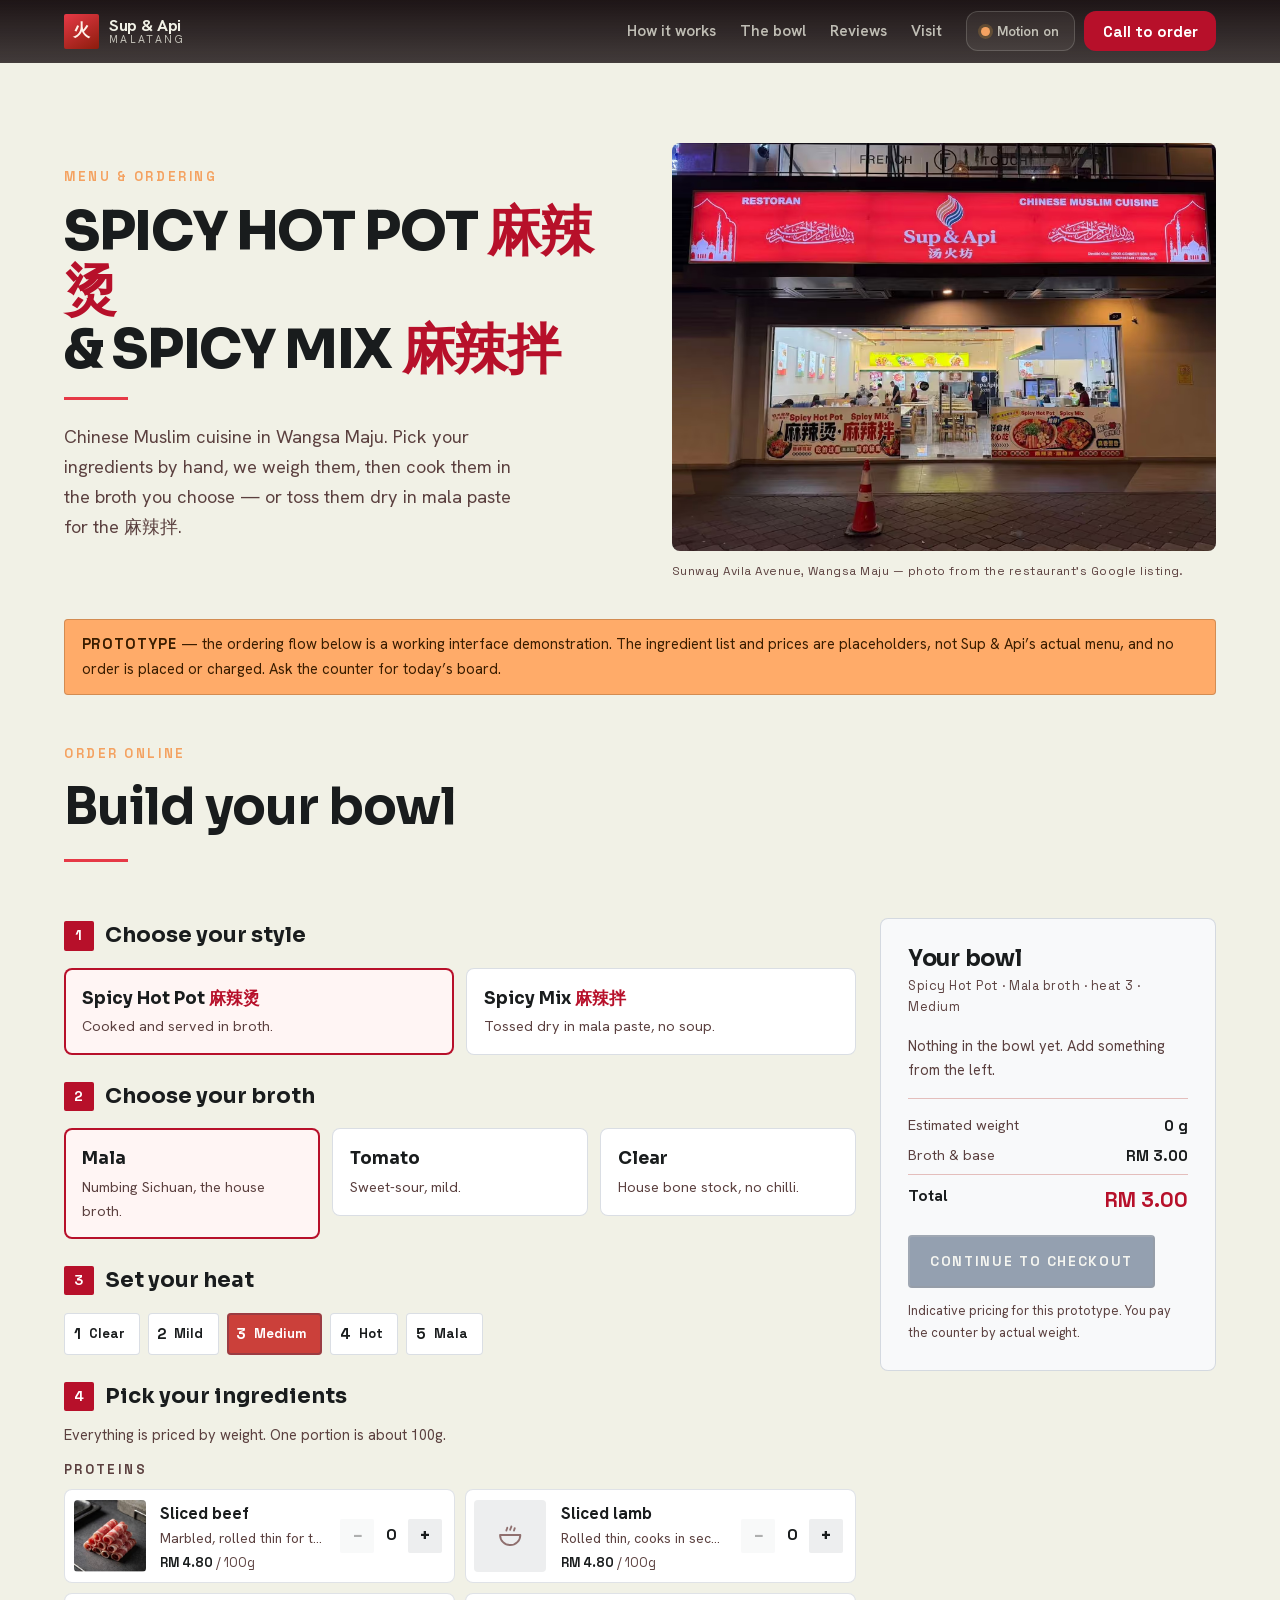
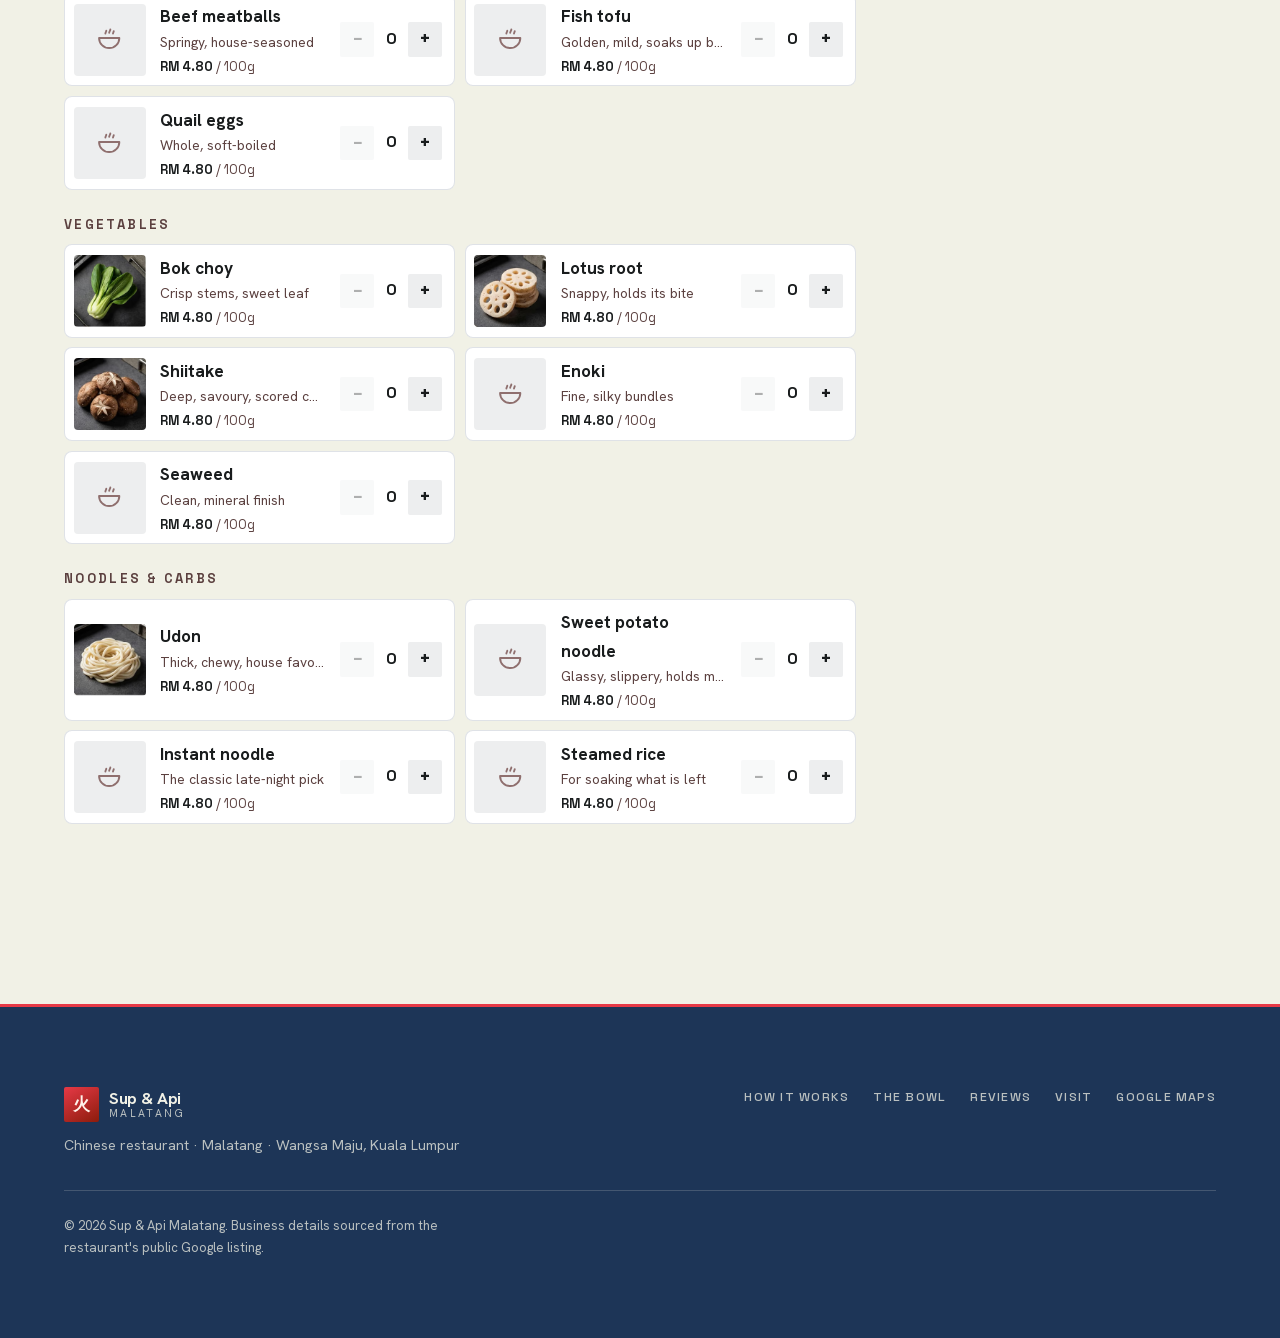
==== commit e63fe863: "Say plainly that the menu items are placeholders, not the real menu The prototype notice disclaimed " ====
--- a/menu.html
+++ b/menu.html
@@ -86,8 +86,9 @@
   </section>
 
   <div class="proto" role="note">
-    <b>Prototype</b> — the ordering flow below is a working interface demonstration. Prices are
-    indicative and no order is actually placed or charged.
+    <b>Prototype</b> — the ordering flow below is a working interface demonstration.
+    The ingredient list and prices are placeholders, not Sup &amp; Api’s actual menu, and no
+    order is placed or charged. Ask the counter for today’s board.
   </div>
 
   <section class="order" id="order" aria-labelledby="order-h">
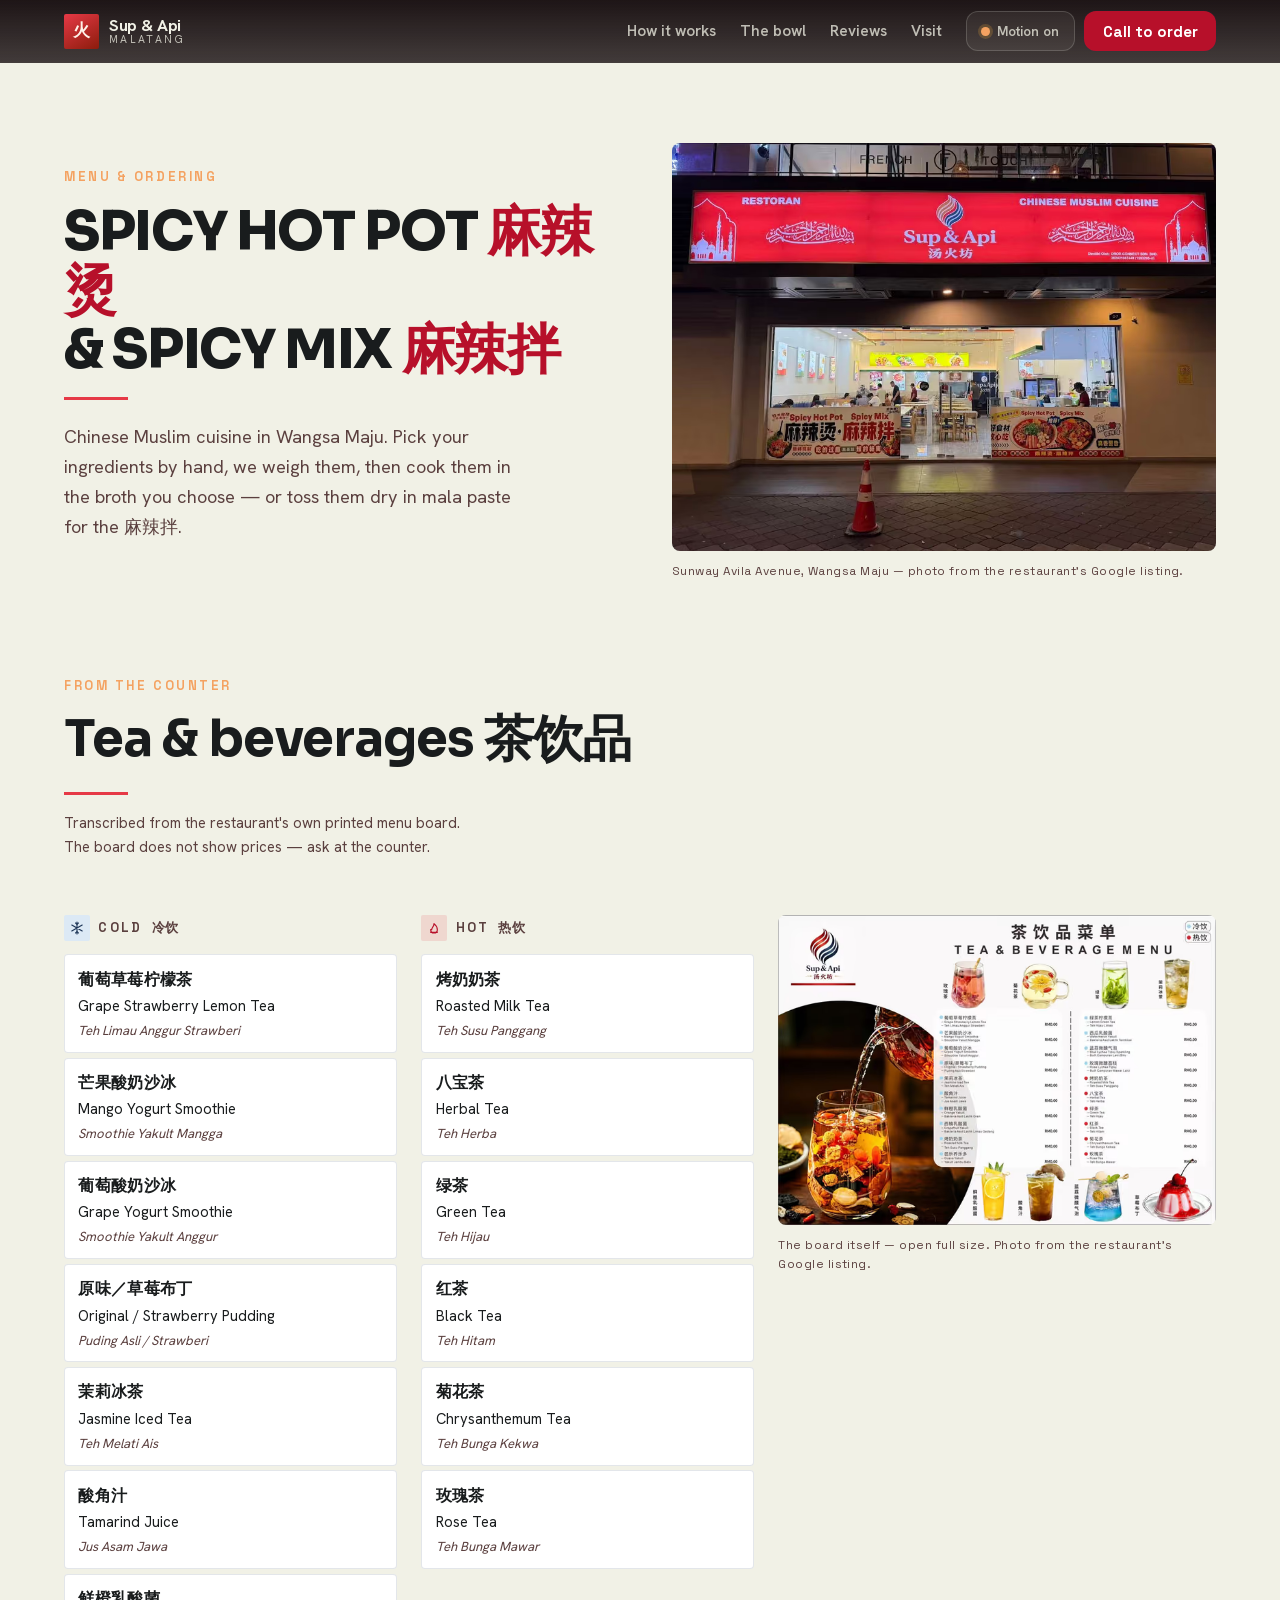
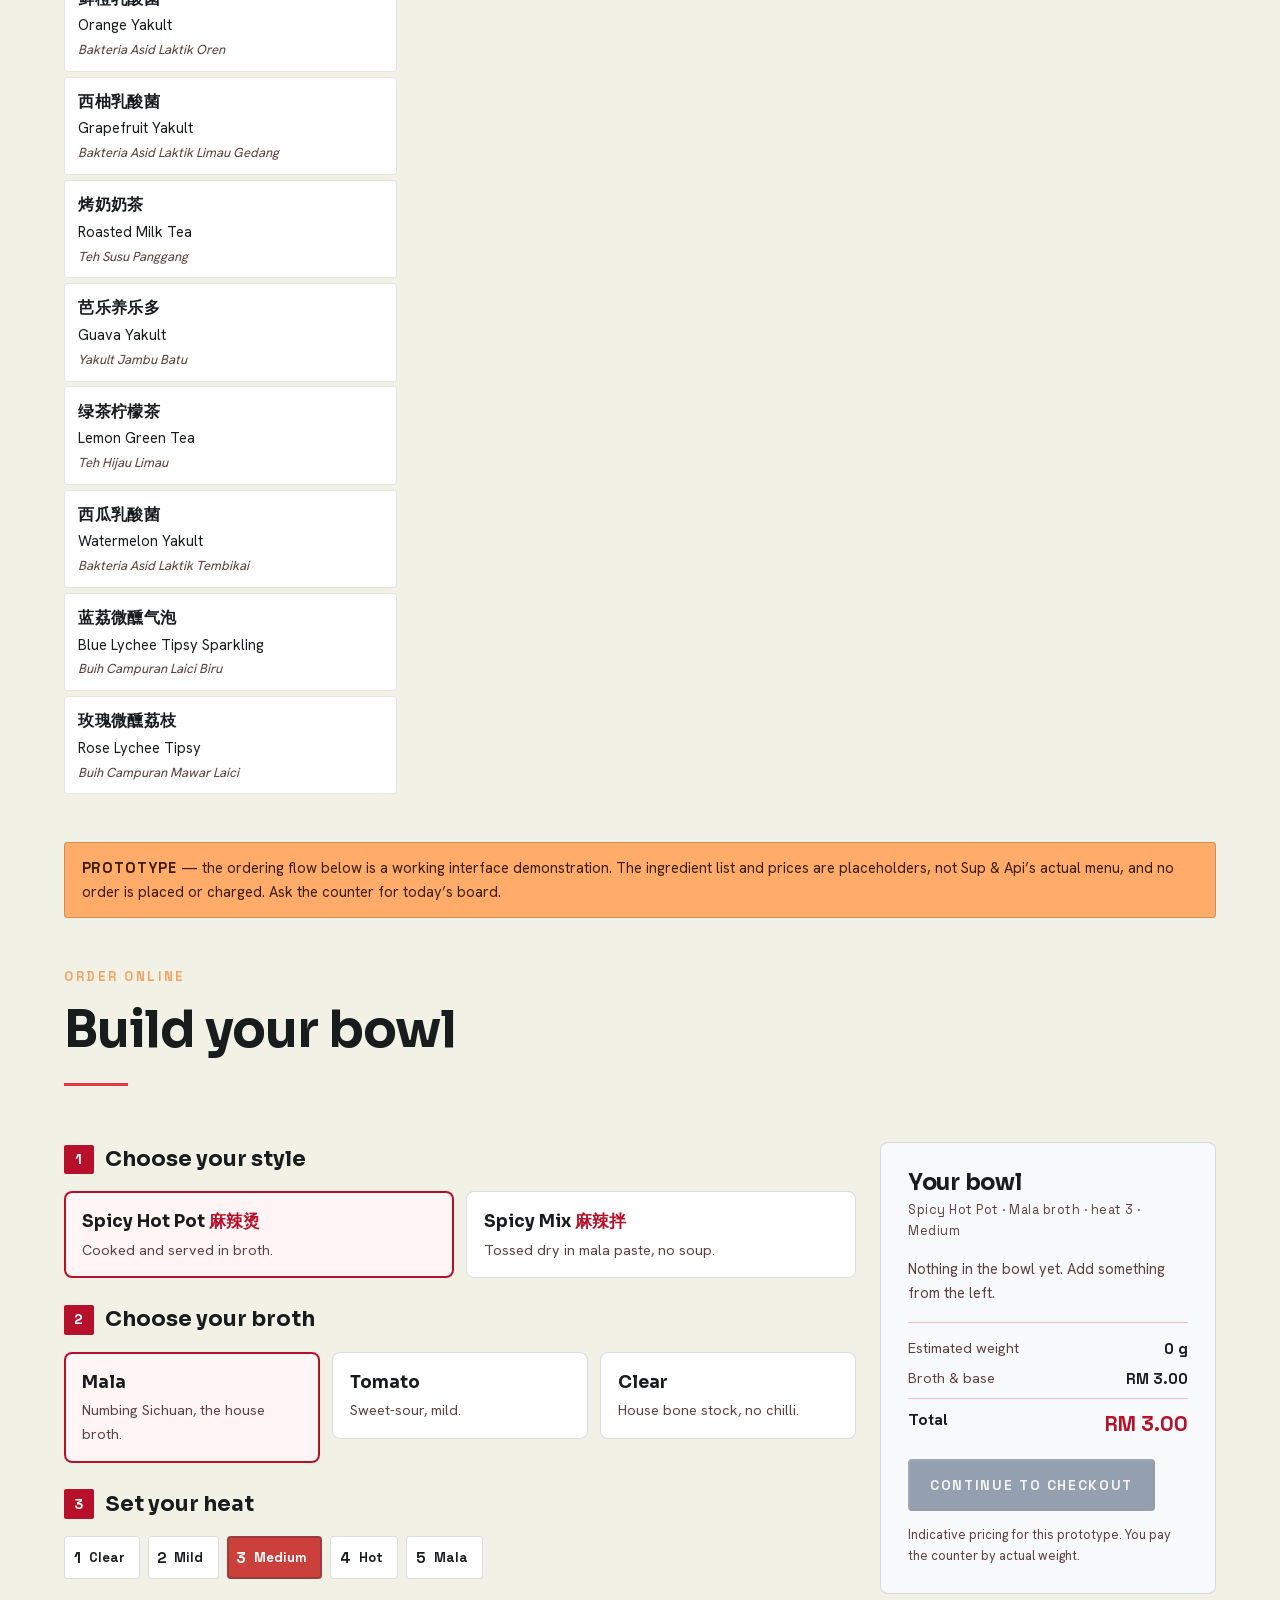
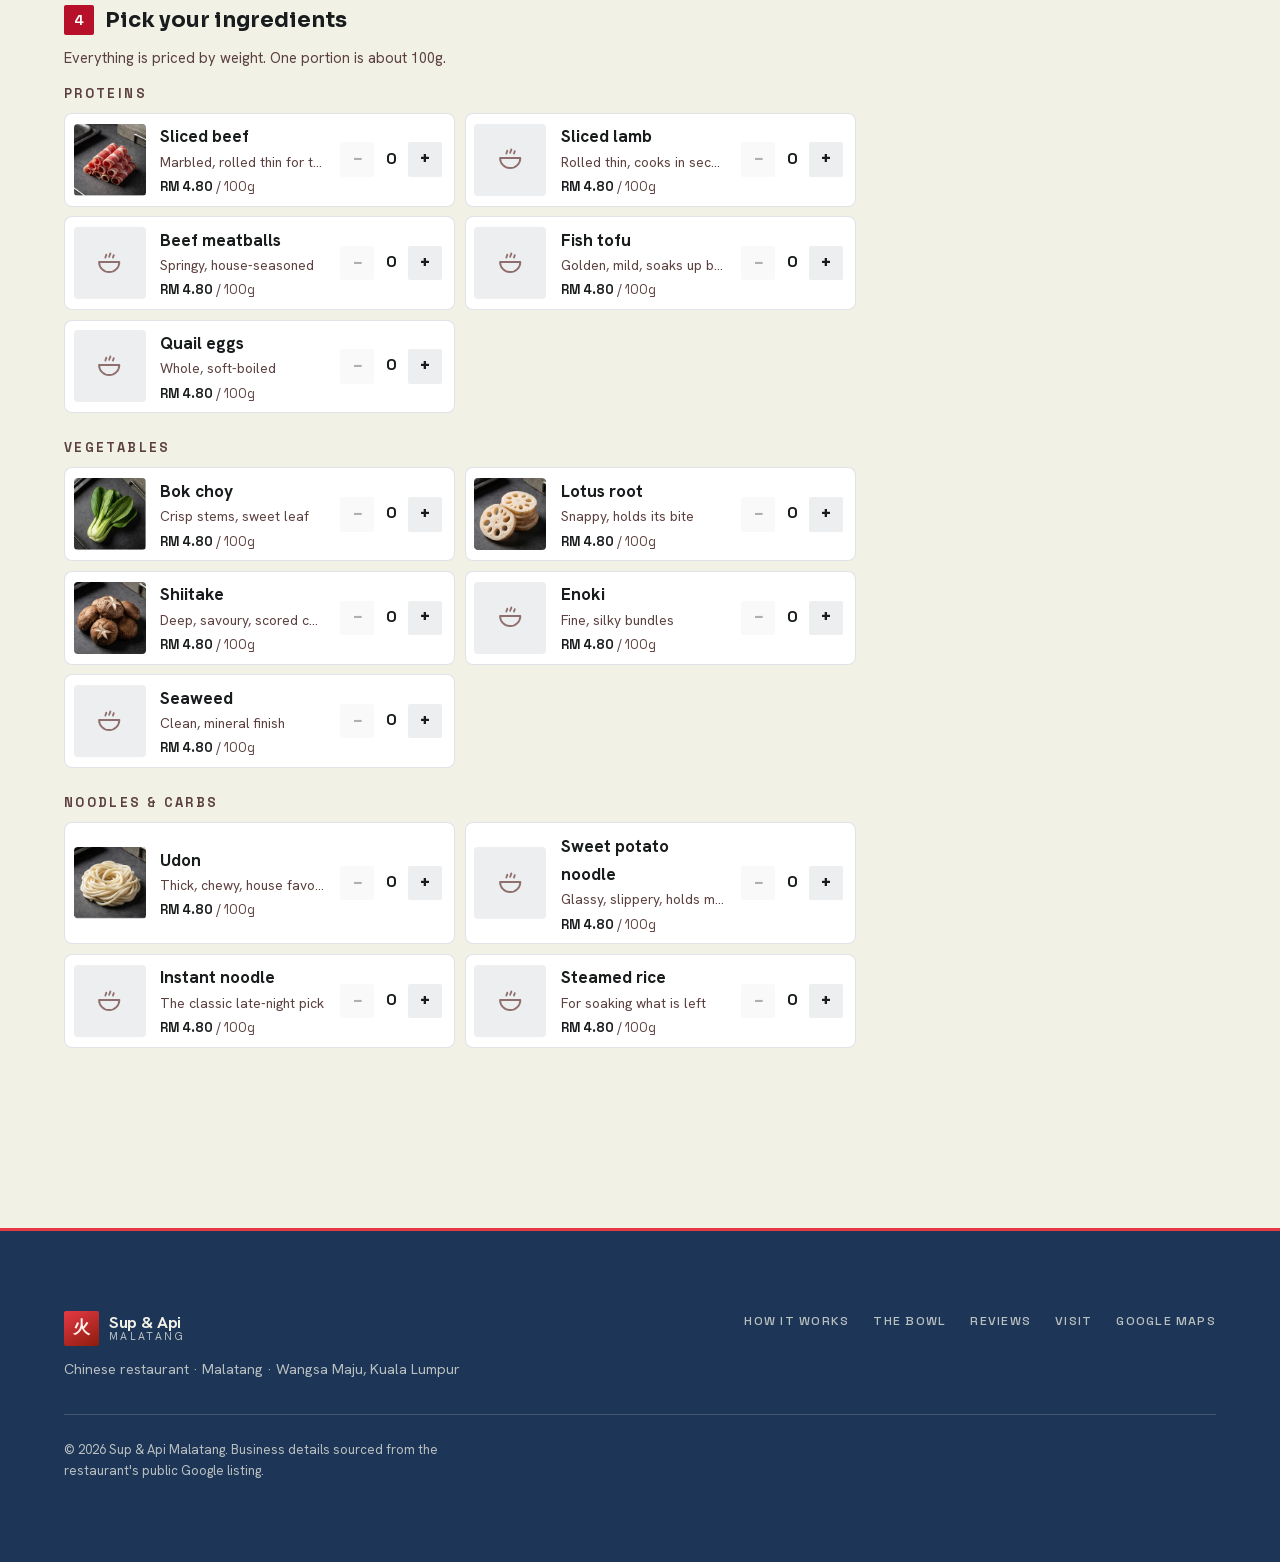
==== commit f9ce5bd1: "Add the real tea & beverage menu, read from their own board The Maps URL carried the photo in its da" ====
--- a/menu.html
+++ b/menu.html
@@ -85,6 +85,149 @@
     </figure>
   </section>
 
+
+  <section class="drinks" id="drinks" aria-labelledby="drinks-h">
+    <div class="section__head">
+      <p class="eyebrow">From the counter</p>
+      <h2 id="drinks-h">Tea &amp; beverages <span lang="zh">茶饮品</span></h2>
+      <span class="rule" aria-hidden="true"></span>
+      <p class="drinks__src">Transcribed from the restaurant's own printed menu board. The board
+        does not show prices — ask at the counter.</p>
+    </div>
+
+    <div class="drinks__grid">
+      <div class="drinks__lists">
+        <section class="drinks__group" aria-labelledby="dg-cold">
+          <h3 id="dg-cold"><span class="tmark tmark--cold" aria-hidden="true"><svg viewBox="0 0 24 24" fill="none" stroke="currentColor" stroke-width="1.7" stroke-linecap="round"><path d="M12 3v18M4.2 7.5l15.6 9M19.8 7.5l-15.6 9"/><path d="M12 6.6 9.9 4.5M12 6.6l2.1-2.1M12 17.4l-2.1 2.1M12 17.4l2.1 2.1"/></svg></span>
+            Cold <span lang="zh">冷饮</span></h3>
+          <ul class="drinks__list" role="list">
+            <li class="drink">
+              <span class="drink__zh" lang="zh">葡萄草莓柠檬茶</span>
+              <span class="drink__en">Grape Strawberry Lemon Tea</span>
+              <span class="drink__ms" lang="ms">Teh Limau Anggur Strawberi</span>
+            </li>
+            <li class="drink">
+              <span class="drink__zh" lang="zh">芒果酸奶沙冰</span>
+              <span class="drink__en">Mango Yogurt Smoothie</span>
+              <span class="drink__ms" lang="ms">Smoothie Yakult Mangga</span>
+            </li>
+            <li class="drink">
+              <span class="drink__zh" lang="zh">葡萄酸奶沙冰</span>
+              <span class="drink__en">Grape Yogurt Smoothie</span>
+              <span class="drink__ms" lang="ms">Smoothie Yakult Anggur</span>
+            </li>
+            <li class="drink">
+              <span class="drink__zh" lang="zh">原味／草莓布丁</span>
+              <span class="drink__en">Original / Strawberry Pudding</span>
+              <span class="drink__ms" lang="ms">Puding Asli / Strawberi</span>
+            </li>
+            <li class="drink">
+              <span class="drink__zh" lang="zh">茉莉冰茶</span>
+              <span class="drink__en">Jasmine Iced Tea</span>
+              <span class="drink__ms" lang="ms">Teh Melati Ais</span>
+            </li>
+            <li class="drink">
+              <span class="drink__zh" lang="zh">酸角汁</span>
+              <span class="drink__en">Tamarind Juice</span>
+              <span class="drink__ms" lang="ms">Jus Asam Jawa</span>
+            </li>
+            <li class="drink">
+              <span class="drink__zh" lang="zh">鲜橙乳酸菌</span>
+              <span class="drink__en">Orange Yakult</span>
+              <span class="drink__ms" lang="ms">Bakteria Asid Laktik Oren</span>
+            </li>
+            <li class="drink">
+              <span class="drink__zh" lang="zh">西柚乳酸菌</span>
+              <span class="drink__en">Grapefruit Yakult</span>
+              <span class="drink__ms" lang="ms">Bakteria Asid Laktik Limau Gedang</span>
+            </li>
+            <li class="drink">
+              <span class="drink__zh" lang="zh">烤奶奶茶</span>
+              <span class="drink__en">Roasted Milk Tea</span>
+              <span class="drink__ms" lang="ms">Teh Susu Panggang</span>
+            </li>
+            <li class="drink">
+              <span class="drink__zh" lang="zh">芭乐养乐多</span>
+              <span class="drink__en">Guava Yakult</span>
+              <span class="drink__ms" lang="ms">Yakult Jambu Batu</span>
+            </li>
+            <li class="drink">
+              <span class="drink__zh" lang="zh">绿茶柠檬茶</span>
+              <span class="drink__en">Lemon Green Tea</span>
+              <span class="drink__ms" lang="ms">Teh Hijau Limau</span>
+            </li>
+            <li class="drink">
+              <span class="drink__zh" lang="zh">西瓜乳酸菌</span>
+              <span class="drink__en">Watermelon Yakult</span>
+              <span class="drink__ms" lang="ms">Bakteria Asid Laktik Tembikai</span>
+            </li>
+            <li class="drink">
+              <span class="drink__zh" lang="zh">蓝荔微醺气泡</span>
+              <span class="drink__en">Blue Lychee Tipsy Sparkling</span>
+              <span class="drink__ms" lang="ms">Buih Campuran Laici Biru</span>
+            </li>
+            <li class="drink">
+              <span class="drink__zh" lang="zh">玫瑰微醺荔枝</span>
+              <span class="drink__en">Rose Lychee Tipsy</span>
+              <span class="drink__ms" lang="ms">Buih Campuran Mawar Laici</span>
+            </li>
+          </ul>
+        </section>
+        <section class="drinks__group" aria-labelledby="dg-hot">
+          <h3 id="dg-hot"><span class="tmark tmark--hot" aria-hidden="true"><svg viewBox="0 0 24 24" fill="none" stroke="currentColor" stroke-width="1.7" stroke-linecap="round" stroke-linejoin="round"><path d="M8.5 14.5c0-3 3.5-4.5 3.5-9 3 2.5 5 5.5 5 9a5 5 0 0 1-10 0Z"/><path d="M7 18.5h10"/></svg></span>
+            Hot <span lang="zh">热饮</span></h3>
+          <ul class="drinks__list" role="list">
+            <li class="drink">
+              <span class="drink__zh" lang="zh">烤奶奶茶</span>
+              <span class="drink__en">Roasted Milk Tea</span>
+              <span class="drink__ms" lang="ms">Teh Susu Panggang</span>
+            </li>
+            <li class="drink">
+              <span class="drink__zh" lang="zh">八宝茶</span>
+              <span class="drink__en">Herbal Tea</span>
+              <span class="drink__ms" lang="ms">Teh Herba</span>
+            </li>
+            <li class="drink">
+              <span class="drink__zh" lang="zh">绿茶</span>
+              <span class="drink__en">Green Tea</span>
+              <span class="drink__ms" lang="ms">Teh Hijau</span>
+            </li>
+            <li class="drink">
+              <span class="drink__zh" lang="zh">红茶</span>
+              <span class="drink__en">Black Tea</span>
+              <span class="drink__ms" lang="ms">Teh Hitam</span>
+            </li>
+            <li class="drink">
+              <span class="drink__zh" lang="zh">菊花茶</span>
+              <span class="drink__en">Chrysanthemum Tea</span>
+              <span class="drink__ms" lang="ms">Teh Bunga Kekwa</span>
+            </li>
+            <li class="drink">
+              <span class="drink__zh" lang="zh">玫瑰茶</span>
+              <span class="drink__en">Rose Tea</span>
+              <span class="drink__ms" lang="ms">Teh Bunga Mawar</span>
+            </li>
+          </ul>
+        </section>
+      </div>
+
+      <figure class="drinks__board">
+        <a href="assets/img/menu/board-drinks-1500.webp" target="_blank" rel="noopener">
+          <picture>
+            <source type="image/avif" sizes="(min-width:62rem) 38vw, 92vw"
+                    srcset="assets/img/menu/board-drinks-640.avif 640w, assets/img/menu/board-drinks-1000.avif 1000w, assets/img/menu/board-drinks-1500.avif 1500w">
+            <source type="image/webp" sizes="(min-width:62rem) 38vw, 92vw"
+                    srcset="assets/img/menu/board-drinks-640.webp 640w, assets/img/menu/board-drinks-1000.webp 1000w, assets/img/menu/board-drinks-1500.webp 1500w">
+            <img src="assets/img/menu/board-drinks-1000.jpg" width="1809" height="1280"
+                 loading="lazy" decoding="async"
+                 alt="Sup &amp; Api's printed tea and beverage menu board, listing drinks in Chinese, English and Malay with cold and hot sections.">
+          </picture>
+        </a>
+        <figcaption>The board itself — open full size. Photo from the restaurant's Google listing.</figcaption>
+      </figure>
+    </div>
+  </section>
+
   <div class="proto" role="note">
     <b>Prototype</b> — the ordering flow below is a working interface demonstration.
     The ingredient list and prices are placeholders, not Sup &amp; Api’s actual menu, and no
--- a/assets/css/order.css
+++ b/assets/css/order.css
@@ -274,3 +274,64 @@
   background: var(--surface-3); color: var(--outline);
 }
 .item__media--ph svg { width: 1.9rem; height: 1.9rem; }
+
+/* ── Tea & beverages: the one genuinely sourced menu on this page ───────── */
+.drinks { padding: clamp(2rem, 5vw, 3.5rem) var(--pad) clamp(2rem, 5vw, 3rem); }
+.drinks__src {
+  margin: 1rem 0 0; max-width: 52ch;
+  font-size: .92rem; color: var(--on-surface-dim);
+}
+.drinks__grid { display: grid; gap: var(--gap); align-items: start; }
+.drinks__lists { display: grid; gap: var(--gap); }
+
+.drinks__group h3 {
+  display: flex; align-items: center; gap: .55rem;
+  font-size: .82rem; font-family: var(--font-label); font-weight: 700;
+  letter-spacing: .18em; text-transform: uppercase;
+  color: var(--on-surface-dim);
+  margin-bottom: .85rem;
+}
+.drinks__group h3 [lang="zh"] { letter-spacing: .05em; text-transform: none; }
+
+/* Temperature is carried by grouping, an icon and a word — never colour alone */
+.tmark { display: grid; place-items: center; width: 1.6rem; height: 1.6rem; border-radius: var(--r-sm); }
+.tmark svg { width: 1rem; height: 1rem; }
+.tmark--cold { background: #dce9f5; color: #1d3557; }
+.tmark--hot  { background: rgba(230, 57, 70, .14); color: var(--primary); }
+
+.drinks__list { margin: 0; padding: 0; list-style: none; display: grid; gap: .3rem; }
+.drink {
+  display: grid; gap: .1rem .9rem;
+  padding: .7rem .9rem;
+  border-radius: var(--r-md);
+  background: var(--surface-lowest);
+  box-shadow: inset 0 0 0 1px rgba(29, 53, 87, .12);
+}
+.drink__zh { font-weight: 700; font-size: 1.02rem; letter-spacing: .02em; }
+.drink__en { font-size: .92rem; }
+.drink__ms { font-size: .82rem; color: var(--on-surface-dim); font-style: italic; }
+
+.drinks__board { margin: 0; }
+.drinks__board a { display: block; border-radius: var(--r-lg); overflow: hidden; }
+.drinks__board a:focus-visible { outline: 3px solid var(--primary-hot); outline-offset: 3px; }
+.drinks__board picture { display: block; box-shadow: inset 0 0 0 1px rgba(29, 53, 87, .14); }
+.drinks__board img { display: block; width: 100%; height: auto; }
+.drinks__board figcaption {
+  margin-top: .6rem; font-family: var(--font-label);
+  font-size: .74rem; letter-spacing: .04em; color: var(--on-surface-dim);
+}
+
+/* Three stacked lines beat a right-aligned third column: in a two-up layout the
+   English name was wrapping mid-phrase to make room for the Malay. */
+@media (min-width: 62rem) {
+  .drinks__grid { grid-template-columns: 1fr 38%; }
+  .drinks__lists { grid-template-columns: 1fr 1fr; align-items: start; }
+  .drinks__board { position: sticky; top: 6rem; }
+}
+
+/* Sora and Hanken Grotesk carry no CJK, so name the fallback rather than
+   leaving the Chinese to whatever each OS happens to pick. */
+[lang="zh"] {
+  font-family: "PingFang SC", "Hiragino Sans GB", "Noto Sans CJK SC",
+               "Source Han Sans SC", "Microsoft YaHei", sans-serif;
+}
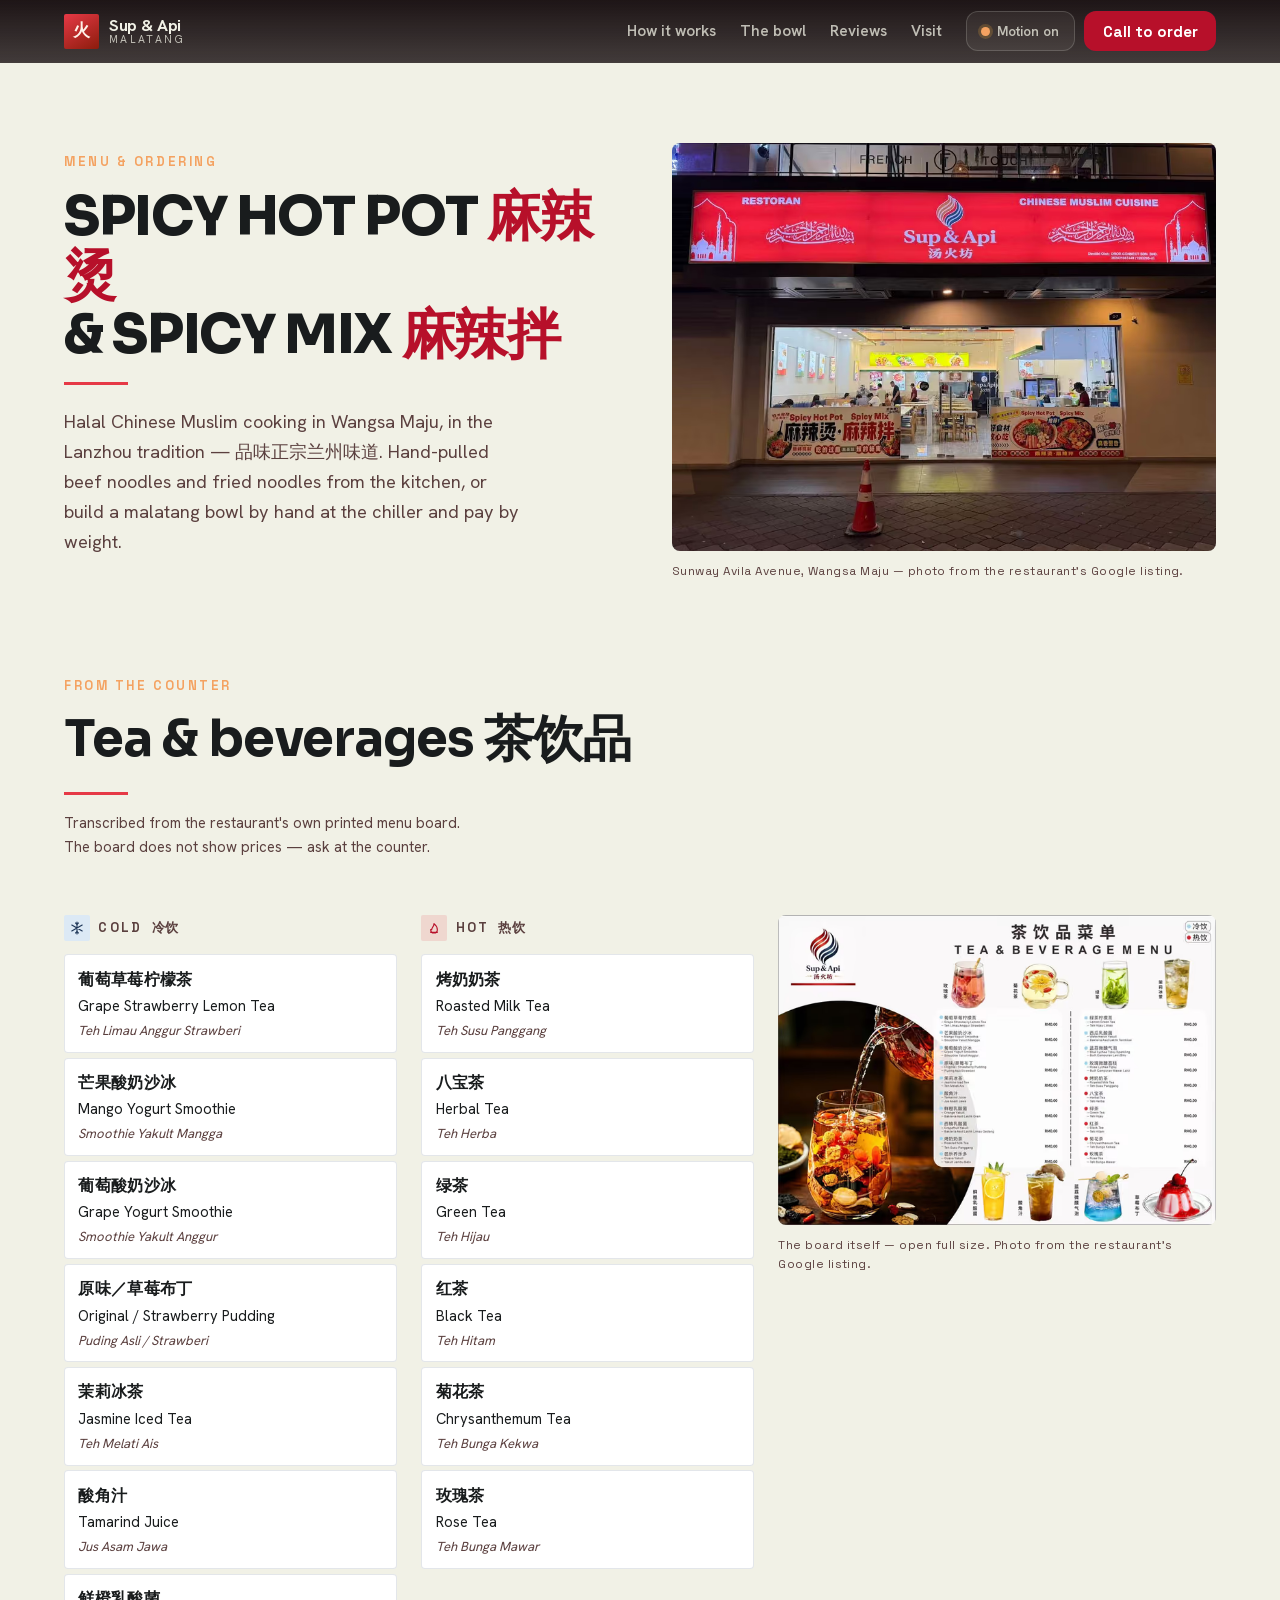
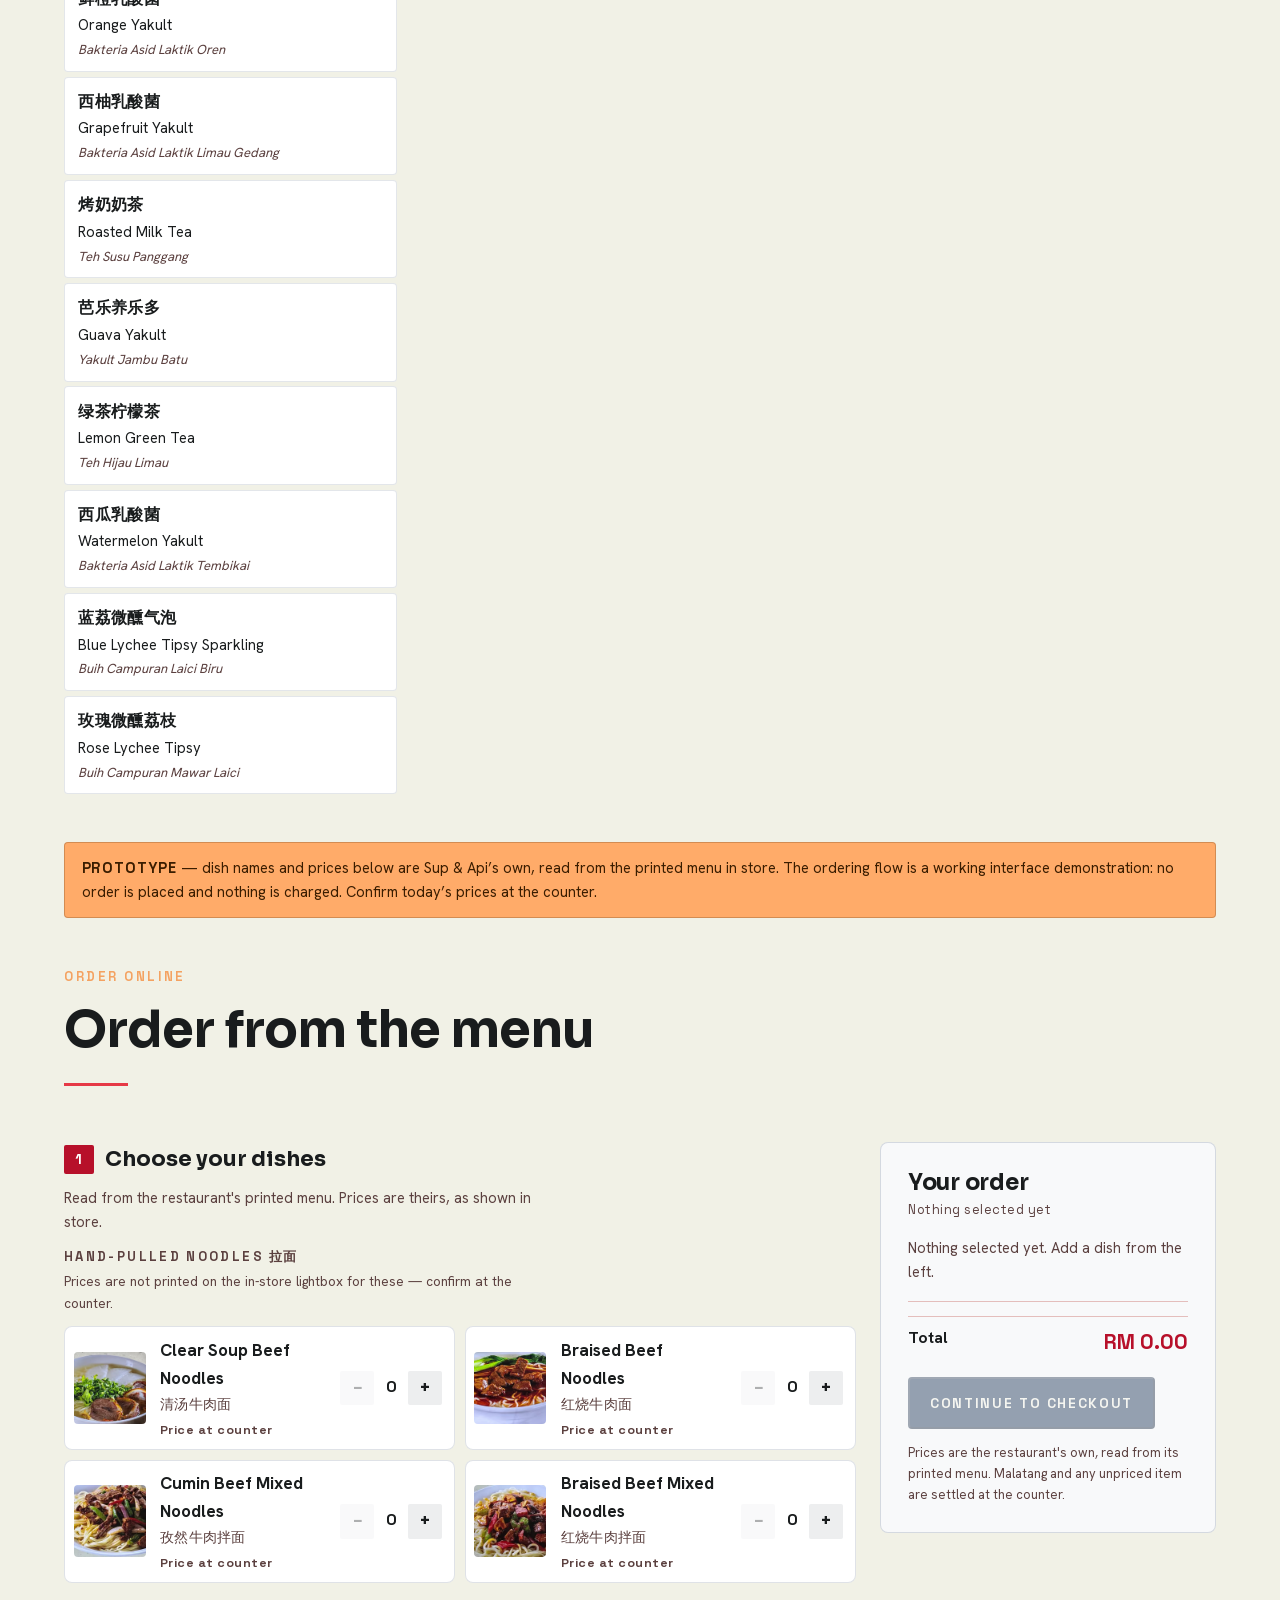
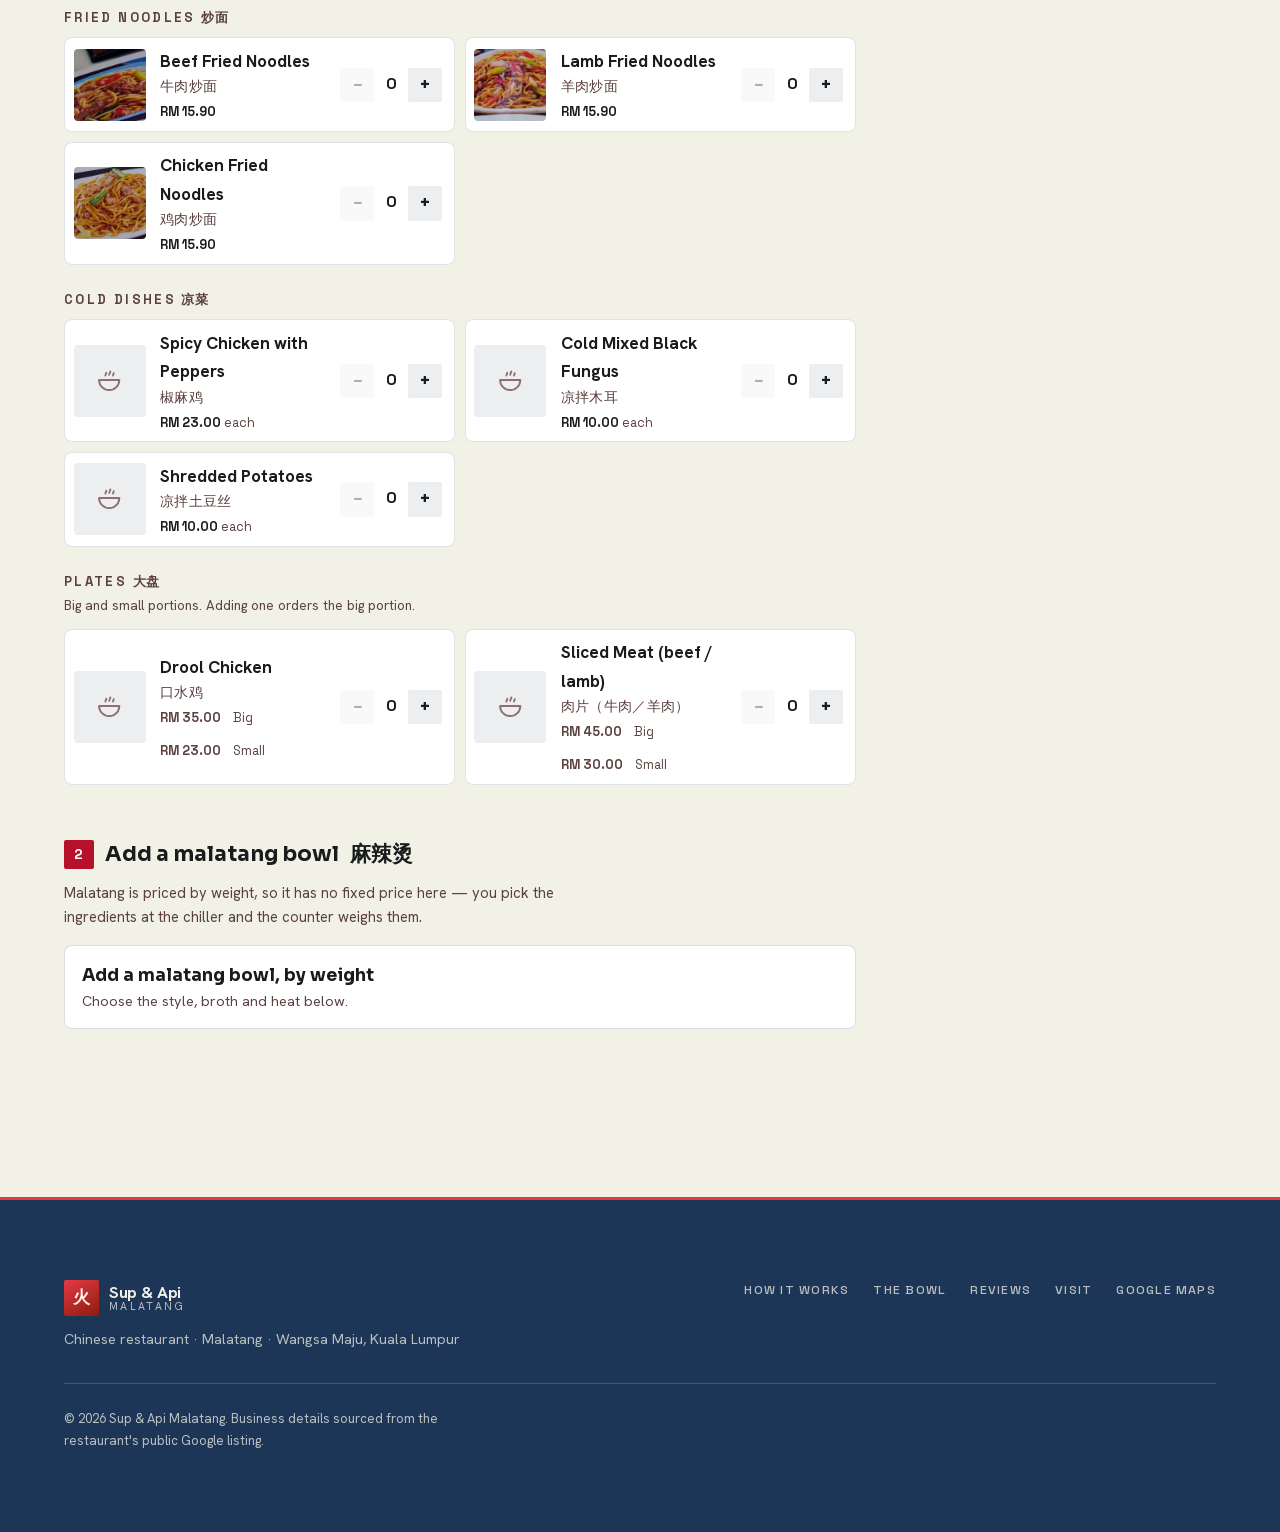
==== commit b25ca582: "Replace the invented menu with the restaurant's real one Five more Maps photos decoded from their da" ====
--- a/menu.html
+++ b/menu.html
@@ -68,9 +68,10 @@
       <p class="eyebrow">Menu &amp; ordering</p>
       <h1>Spicy Hot Pot <span lang="zh">麻辣烫</span><br>&amp; Spicy Mix <span lang="zh">麻辣拌</span></h1>
       <span class="rule" aria-hidden="true"></span>
-      <p class="menu-hero__lede">Chinese Muslim cuisine in Wangsa Maju. Pick your ingredients by
-        hand, we weigh them, then cook them in the broth you choose — or toss them dry in mala
-        paste for the <span lang="zh">麻辣拌</span>.</p>
+      <p class="menu-hero__lede">Halal Chinese Muslim cooking in Wangsa Maju, in the
+        Lanzhou tradition — <span lang="zh">品味正宗兰州味道</span>. Hand-pulled beef noodles
+        and fried noodles from the kitchen, or build a malatang bowl by hand at the chiller and
+        pay by weight.</p>
     </div>
     <figure class="menu-hero__shot">
       <picture>
@@ -229,23 +230,221 @@
   </section>
 
   <div class="proto" role="note">
-    <b>Prototype</b> — the ordering flow below is a working interface demonstration.
-    The ingredient list and prices are placeholders, not Sup &amp; Api’s actual menu, and no
-    order is placed or charged. Ask the counter for today’s board.
+    <b>Prototype</b> — dish names and prices below are Sup &amp; Api’s own, read from the
+    printed menu in store. The ordering flow is a working interface demonstration: no order is
+    placed and nothing is charged. Confirm today’s prices at the counter.
   </div>
 
   <section class="order" id="order" aria-labelledby="order-h">
     <div class="section__head">
       <p class="eyebrow">Order online</p>
-      <h2 id="order-h">Build your bowl</h2>
+      <h2 id="order-h">Order from the menu</h2>
       <span class="rule" aria-hidden="true"></span>
     </div>
 
     <div class="order-grid">
       <div class="order-main">
 
-        <fieldset class="step" id="step-style">
-          <legend><span class="step__n">1</span> Choose your style</legend>
+
+
+
+        <fieldset class="step" id="step-items">
+          <legend><span class="step__n">1</span> Choose your dishes</legend>
+          <p class="step__hint">Read from the restaurant's printed menu. Prices are theirs, as
+            shown in store.</p>
+
+      <section class="cat" id="cat-noodles" aria-labelledby="cat-noodles-h">
+        <h3 id="cat-noodles-h">Hand-pulled noodles <span lang="zh">拉面</span></h3><p class="cat__note">Prices are not printed on the in-store lightbox for these — confirm at the counter.</p>
+        <ul class="items" role="list">
+          <li class="item" data-item="clearsoup" data-name="Clear Soup Beef Noodles" data-price="0">
+            <span class="item__media"><picture><source type="image/avif" srcset="assets/img/dishes/clear-soup-180.avif 180w, assets/img/dishes/clear-soup-360.avif 360w" sizes="72px"><source type="image/webp" srcset="assets/img/dishes/clear-soup-180.webp 180w, assets/img/dishes/clear-soup-360.webp 360w" sizes="72px"><img src="assets/img/dishes/clear-soup-360.jpg" width="360" height="360" loading="lazy" decoding="async" alt="A bowl of clear soup beef noodles with sliced beef, daikon and chopped coriander."></picture></span>
+            <span class="item__body">
+              <span class="item__name">Clear Soup Beef Noodles</span>
+              <span class="item__zh" lang="zh">清汤牛肉面</span>
+              <span class="item__price"> <span class="item__ask">Price at counter</span></span>
+            </span>
+            <span class="item__qty">
+              <button class="qty" type="button" data-act="dec" aria-label="Remove one Clear Soup Beef Noodles">&minus;</button>
+              <output class="qty__n" aria-live="polite" aria-label="Clear Soup Beef Noodles quantity">0</output>
+              <button class="qty" type="button" data-act="inc" aria-label="Add one Clear Soup Beef Noodles">+</button>
+            </span>
+          </li>
+          <li class="item" data-item="braisedsoup" data-name="Braised Beef Noodles" data-price="0">
+            <span class="item__media"><picture><source type="image/avif" srcset="assets/img/dishes/braised-soup-180.avif 180w, assets/img/dishes/braised-soup-360.avif 360w" sizes="72px"><source type="image/webp" srcset="assets/img/dishes/braised-soup-180.webp 180w, assets/img/dishes/braised-soup-360.webp 360w" sizes="72px"><img src="assets/img/dishes/braised-soup-360.jpg" width="360" height="360" loading="lazy" decoding="async" alt="A bowl of braised beef noodles in red chilli broth with beef chunks and greens."></picture></span>
+            <span class="item__body">
+              <span class="item__name">Braised Beef Noodles</span>
+              <span class="item__zh" lang="zh">红烧牛肉面</span>
+              <span class="item__price"> <span class="item__ask">Price at counter</span></span>
+            </span>
+            <span class="item__qty">
+              <button class="qty" type="button" data-act="dec" aria-label="Remove one Braised Beef Noodles">&minus;</button>
+              <output class="qty__n" aria-live="polite" aria-label="Braised Beef Noodles quantity">0</output>
+              <button class="qty" type="button" data-act="inc" aria-label="Add one Braised Beef Noodles">+</button>
+            </span>
+          </li>
+          <li class="item" data-item="cuminmix" data-name="Cumin Beef Mixed Noodles" data-price="0">
+            <span class="item__media"><picture><source type="image/avif" srcset="assets/img/dishes/cumin-beef-180.avif 180w, assets/img/dishes/cumin-beef-360.avif 360w" sizes="72px"><source type="image/webp" srcset="assets/img/dishes/cumin-beef-180.webp 180w, assets/img/dishes/cumin-beef-360.webp 360w" sizes="72px"><img src="assets/img/dishes/cumin-beef-360.jpg" width="360" height="360" loading="lazy" decoding="async" alt="A plate of cumin beef mixed noodles with sliced beef, peppers and onion."></picture></span>
+            <span class="item__body">
+              <span class="item__name">Cumin Beef Mixed Noodles</span>
+              <span class="item__zh" lang="zh">孜然牛肉拌面</span>
+              <span class="item__price"> <span class="item__ask">Price at counter</span></span>
+            </span>
+            <span class="item__qty">
+              <button class="qty" type="button" data-act="dec" aria-label="Remove one Cumin Beef Mixed Noodles">&minus;</button>
+              <output class="qty__n" aria-live="polite" aria-label="Cumin Beef Mixed Noodles quantity">0</output>
+              <button class="qty" type="button" data-act="inc" aria-label="Add one Cumin Beef Mixed Noodles">+</button>
+            </span>
+          </li>
+          <li class="item" data-item="braisedmix" data-name="Braised Beef Mixed Noodles" data-price="0">
+            <span class="item__media"><picture><source type="image/avif" srcset="assets/img/dishes/braised-mixed-180.avif 180w, assets/img/dishes/braised-mixed-360.avif 360w" sizes="72px"><source type="image/webp" srcset="assets/img/dishes/braised-mixed-180.webp 180w, assets/img/dishes/braised-mixed-360.webp 360w" sizes="72px"><img src="assets/img/dishes/braised-mixed-360.jpg" width="360" height="360" loading="lazy" decoding="async" alt="A plate of braised beef mixed noodles with diced beef and peppers."></picture></span>
+            <span class="item__body">
+              <span class="item__name">Braised Beef Mixed Noodles</span>
+              <span class="item__zh" lang="zh">红烧牛肉拌面</span>
+              <span class="item__price"> <span class="item__ask">Price at counter</span></span>
+            </span>
+            <span class="item__qty">
+              <button class="qty" type="button" data-act="dec" aria-label="Remove one Braised Beef Mixed Noodles">&minus;</button>
+              <output class="qty__n" aria-live="polite" aria-label="Braised Beef Mixed Noodles quantity">0</output>
+              <button class="qty" type="button" data-act="inc" aria-label="Add one Braised Beef Mixed Noodles">+</button>
+            </span>
+          </li>
+        </ul>
+      </section>
+      <section class="cat" id="cat-fried" aria-labelledby="cat-fried-h">
+        <h3 id="cat-fried-h">Fried noodles <span lang="zh">炒面</span></h3>
+        <ul class="items" role="list">
+          <li class="item" data-item="beeffried" data-name="Beef Fried Noodles" data-price="1590">
+            <span class="item__media"><picture><source type="image/avif" srcset="assets/img/dishes/beef-fried-180.avif 180w, assets/img/dishes/beef-fried-360.avif 360w" sizes="72px"><source type="image/webp" srcset="assets/img/dishes/beef-fried-180.webp 180w, assets/img/dishes/beef-fried-360.webp 360w" sizes="72px"><img src="assets/img/dishes/beef-fried-360.jpg" width="360" height="360" loading="lazy" decoding="async" alt="A plate of beef fried noodles with sliced beef and vegetables."></picture></span>
+            <span class="item__body">
+              <span class="item__name">Beef Fried Noodles</span>
+              <span class="item__zh" lang="zh">牛肉炒面</span>
+              <span class="item__price"> <b>RM 15.90</b></span>
+            </span>
+            <span class="item__qty">
+              <button class="qty" type="button" data-act="dec" aria-label="Remove one Beef Fried Noodles">&minus;</button>
+              <output class="qty__n" aria-live="polite" aria-label="Beef Fried Noodles quantity">0</output>
+              <button class="qty" type="button" data-act="inc" aria-label="Add one Beef Fried Noodles">+</button>
+            </span>
+          </li>
+          <li class="item" data-item="lambfried" data-name="Lamb Fried Noodles" data-price="1590">
+            <span class="item__media"><picture><source type="image/avif" srcset="assets/img/dishes/lamb-fried-180.avif 180w, assets/img/dishes/lamb-fried-360.avif 360w" sizes="72px"><source type="image/webp" srcset="assets/img/dishes/lamb-fried-180.webp 180w, assets/img/dishes/lamb-fried-360.webp 360w" sizes="72px"><img src="assets/img/dishes/lamb-fried-360.jpg" width="360" height="360" loading="lazy" decoding="async" alt="A plate of lamb fried noodles with lamb, peppers and onion."></picture></span>
+            <span class="item__body">
+              <span class="item__name">Lamb Fried Noodles</span>
+              <span class="item__zh" lang="zh">羊肉炒面</span>
+              <span class="item__price"> <b>RM 15.90</b></span>
+            </span>
+            <span class="item__qty">
+              <button class="qty" type="button" data-act="dec" aria-label="Remove one Lamb Fried Noodles">&minus;</button>
+              <output class="qty__n" aria-live="polite" aria-label="Lamb Fried Noodles quantity">0</output>
+              <button class="qty" type="button" data-act="inc" aria-label="Add one Lamb Fried Noodles">+</button>
+            </span>
+          </li>
+          <li class="item" data-item="chickenfried" data-name="Chicken Fried Noodles" data-price="1590">
+            <span class="item__media"><picture><source type="image/avif" srcset="assets/img/dishes/chicken-fried-180.avif 180w, assets/img/dishes/chicken-fried-360.avif 360w" sizes="72px"><source type="image/webp" srcset="assets/img/dishes/chicken-fried-180.webp 180w, assets/img/dishes/chicken-fried-360.webp 360w" sizes="72px"><img src="assets/img/dishes/chicken-fried-360.jpg" width="360" height="360" loading="lazy" decoding="async" alt="A plate of chicken fried noodles with chicken pieces and spring onion."></picture></span>
+            <span class="item__body">
+              <span class="item__name">Chicken Fried Noodles</span>
+              <span class="item__zh" lang="zh">鸡肉炒面</span>
+              <span class="item__price"> <b>RM 15.90</b></span>
+            </span>
+            <span class="item__qty">
+              <button class="qty" type="button" data-act="dec" aria-label="Remove one Chicken Fried Noodles">&minus;</button>
+              <output class="qty__n" aria-live="polite" aria-label="Chicken Fried Noodles quantity">0</output>
+              <button class="qty" type="button" data-act="inc" aria-label="Add one Chicken Fried Noodles">+</button>
+            </span>
+          </li>
+        </ul>
+      </section>
+      <section class="cat" id="cat-cold" aria-labelledby="cat-cold-h">
+        <h3 id="cat-cold-h">Cold dishes <span lang="zh">凉菜</span></h3>
+        <ul class="items" role="list">
+          <li class="item" data-item="jiaomaji" data-name="Spicy Chicken with Peppers" data-price="2300">
+            <span class="item__media item__media--ph" aria-hidden="true"><svg viewBox="0 0 24 24" fill="none" stroke="currentColor" stroke-width="1.5" stroke-linecap="round" stroke-linejoin="round"><path d="M4 11h16a8 8 0 0 1-8 8 8 8 0 0 1-8-8Z"/><path d="M9 7.5c0-.9.7-1.3.7-2.2M12 7c0-1.1.9-1.6.9-2.7M15 7.6c0-.8.6-1.2.6-2"/></svg></span>
+            <span class="item__body">
+              <span class="item__name">Spicy Chicken with Peppers</span>
+              <span class="item__zh" lang="zh">椒麻鸡</span>
+              <span class="item__price"> <b>RM 23.00</b> <span>each</span></span>
+            </span>
+            <span class="item__qty">
+              <button class="qty" type="button" data-act="dec" aria-label="Remove one Spicy Chicken with Peppers">&minus;</button>
+              <output class="qty__n" aria-live="polite" aria-label="Spicy Chicken with Peppers quantity">0</output>
+              <button class="qty" type="button" data-act="inc" aria-label="Add one Spicy Chicken with Peppers">+</button>
+            </span>
+          </li>
+          <li class="item" data-item="muer" data-name="Cold Mixed Black Fungus" data-price="1000">
+            <span class="item__media item__media--ph" aria-hidden="true"><svg viewBox="0 0 24 24" fill="none" stroke="currentColor" stroke-width="1.5" stroke-linecap="round" stroke-linejoin="round"><path d="M4 11h16a8 8 0 0 1-8 8 8 8 0 0 1-8-8Z"/><path d="M9 7.5c0-.9.7-1.3.7-2.2M12 7c0-1.1.9-1.6.9-2.7M15 7.6c0-.8.6-1.2.6-2"/></svg></span>
+            <span class="item__body">
+              <span class="item__name">Cold Mixed Black Fungus</span>
+              <span class="item__zh" lang="zh">凉拌木耳</span>
+              <span class="item__price"> <b>RM 10.00</b> <span>each</span></span>
+            </span>
+            <span class="item__qty">
+              <button class="qty" type="button" data-act="dec" aria-label="Remove one Cold Mixed Black Fungus">&minus;</button>
+              <output class="qty__n" aria-live="polite" aria-label="Cold Mixed Black Fungus quantity">0</output>
+              <button class="qty" type="button" data-act="inc" aria-label="Add one Cold Mixed Black Fungus">+</button>
+            </span>
+          </li>
+          <li class="item" data-item="tudousi" data-name="Shredded Potatoes" data-price="1000">
+            <span class="item__media item__media--ph" aria-hidden="true"><svg viewBox="0 0 24 24" fill="none" stroke="currentColor" stroke-width="1.5" stroke-linecap="round" stroke-linejoin="round"><path d="M4 11h16a8 8 0 0 1-8 8 8 8 0 0 1-8-8Z"/><path d="M9 7.5c0-.9.7-1.3.7-2.2M12 7c0-1.1.9-1.6.9-2.7M15 7.6c0-.8.6-1.2.6-2"/></svg></span>
+            <span class="item__body">
+              <span class="item__name">Shredded Potatoes</span>
+              <span class="item__zh" lang="zh">凉拌土豆丝</span>
+              <span class="item__price"> <b>RM 10.00</b> <span>each</span></span>
+            </span>
+            <span class="item__qty">
+              <button class="qty" type="button" data-act="dec" aria-label="Remove one Shredded Potatoes">&minus;</button>
+              <output class="qty__n" aria-live="polite" aria-label="Shredded Potatoes quantity">0</output>
+              <button class="qty" type="button" data-act="inc" aria-label="Add one Shredded Potatoes">+</button>
+            </span>
+          </li>
+        </ul>
+      </section>
+      <section class="cat" id="cat-plates" aria-labelledby="cat-plates-h">
+        <h3 id="cat-plates-h">Plates <span lang="zh">大盘</span></h3><p class="cat__note">Big and small portions. Adding one orders the big portion.</p>
+        <ul class="items" role="list">
+          <li class="item" data-item="koushuiji" data-name="Drool Chicken" data-price="3500">
+            <span class="item__media item__media--ph" aria-hidden="true"><svg viewBox="0 0 24 24" fill="none" stroke="currentColor" stroke-width="1.5" stroke-linecap="round" stroke-linejoin="round"><path d="M4 11h16a8 8 0 0 1-8 8 8 8 0 0 1-8-8Z"/><path d="M9 7.5c0-.9.7-1.3.7-2.2M12 7c0-1.1.9-1.6.9-2.7M15 7.6c0-.8.6-1.2.6-2"/></svg></span>
+            <span class="item__body">
+              <span class="item__name">Drool Chicken</span>
+              <span class="item__zh" lang="zh">口水鸡</span>
+              <span class="item__price"> <span class="item__sizes"><b>RM 35.00</b> <span>Big</span> <b>RM 23.00</b> <span>Small</span></span></span>
+            </span>
+            <span class="item__qty">
+              <button class="qty" type="button" data-act="dec" aria-label="Remove one Drool Chicken">&minus;</button>
+              <output class="qty__n" aria-live="polite" aria-label="Drool Chicken quantity">0</output>
+              <button class="qty" type="button" data-act="inc" aria-label="Add one Drool Chicken">+</button>
+            </span>
+          </li>
+          <li class="item" data-item="roupian" data-name="Sliced Meat (beef / lamb)" data-price="4500">
+            <span class="item__media item__media--ph" aria-hidden="true"><svg viewBox="0 0 24 24" fill="none" stroke="currentColor" stroke-width="1.5" stroke-linecap="round" stroke-linejoin="round"><path d="M4 11h16a8 8 0 0 1-8 8 8 8 0 0 1-8-8Z"/><path d="M9 7.5c0-.9.7-1.3.7-2.2M12 7c0-1.1.9-1.6.9-2.7M15 7.6c0-.8.6-1.2.6-2"/></svg></span>
+            <span class="item__body">
+              <span class="item__name">Sliced Meat (beef / lamb)</span>
+              <span class="item__zh" lang="zh">肉片（牛肉／羊肉）</span>
+              <span class="item__price"> <span class="item__sizes"><b>RM 45.00</b> <span>Big</span> <b>RM 30.00</b> <span>Small</span></span></span>
+            </span>
+            <span class="item__qty">
+              <button class="qty" type="button" data-act="dec" aria-label="Remove one Sliced Meat (beef / lamb)">&minus;</button>
+              <output class="qty__n" aria-live="polite" aria-label="Sliced Meat (beef / lamb) quantity">0</output>
+              <button class="qty" type="button" data-act="inc" aria-label="Add one Sliced Meat (beef / lamb)">+</button>
+            </span>
+          </li>
+        </ul>
+      </section>
+        </fieldset>
+
+        <fieldset class="step" id="step-mala">
+          <legend><span class="step__n">2</span> Add a malatang bowl <span lang="zh">麻辣烫</span></legend>
+          <p class="step__hint">Malatang is priced by weight, so it has no fixed price here — you
+            pick the ingredients at the chiller and the counter weighs them.</p>
+          <label class="malaswitch">
+            <input type="checkbox" id="mala-on">
+            <span class="malaswitch__body">
+              <span class="malaswitch__name">Add a malatang bowl, by weight</span>
+              <span class="malaswitch__desc">Choose the style, broth and heat below.</span>
+            </span>
+          </label>
+          <div id="mala-opts" hidden>
+        <fieldset class="substep" id="step-style">
+          <legend>Choose your style</legend>
           <div class="choices choices--2">
             <label class="choice">
               <input type="radio" name="style" value="soup" checked>
@@ -263,9 +462,8 @@
             </label>
           </div>
         </fieldset>
-
-        <fieldset class="step" id="step-broth">
-          <legend><span class="step__n">2</span> Choose your broth</legend>
+        <fieldset class="substep" id="step-broth">
+          <legend>Choose your broth</legend>
           <div class="choices choices--3">
             <label class="choice">
               <input type="radio" name="broth" value="mala" checked>
@@ -284,9 +482,8 @@
             </label>
           </div>
         </fieldset>
-
-        <fieldset class="step" id="step-heat">
-          <legend><span class="step__n">3</span> Set your heat</legend>
+        <fieldset class="substep" id="step-heat">
+          <legend>Set your heat</legend>
           <div class="heatpick" role="radiogroup" aria-label="Spice level">
             <label class="heatpick__o"><input type="radio" name="heat" value="1"><span>1<b>Clear</b></span></label>
             <label class="heatpick__o"><input type="radio" name="heat" value="2"><span>2<b>Mild</b></span></label>
@@ -295,247 +492,25 @@
             <label class="heatpick__o"><input type="radio" name="heat" value="5"><span>5<b>Mala</b></span></label>
           </div>
         </fieldset>
-
-        <fieldset class="step" id="step-items">
-          <legend><span class="step__n">4</span> Pick your ingredients</legend>
-          <p class="step__hint">Everything is priced by weight. One portion is about 100g.</p>
-          
-      <section class="cat" id="cat-proteins" aria-labelledby="cat-proteins-h">
-        <h3 id="cat-proteins-h">Proteins</h3>
-        <ul class="items" role="list">
-          <li class="item" data-item="beef" data-name="Sliced beef" data-price="480">
-            <span class="item__media"><picture>
-                <source type="image/avif" srcset="assets/img/menu/beef-200.avif 200w, assets/img/menu/beef-400.avif 400w" sizes="(min-width:48rem) 96px, 72px">
-                <source type="image/webp" srcset="assets/img/menu/beef-200.webp 200w, assets/img/menu/beef-400.webp 400w" sizes="(min-width:48rem) 96px, 72px">
-                <img src="assets/img/menu/beef-400.jpg" width="400" height="400" loading="lazy" decoding="async" alt="Rolled slices of marbled beef on a dark slate board">
-              </picture></span>
-            <span class="item__body">
-              <span class="item__name">Sliced beef</span>
-              <span class="item__desc">Marbled, rolled thin for the pot</span>
-              <span class="item__price"><b>RM 4.80</b> <span>/ 100g</span></span>
-            </span>
-            <span class="item__qty">
-              <button class="qty" type="button" data-act="dec" aria-label="Remove one Sliced beef">&minus;</button>
-              <output class="qty__n" aria-live="polite" aria-label="Sliced beef quantity">0</output>
-              <button class="qty" type="button" data-act="inc" aria-label="Add one Sliced beef">+</button>
-            </span>
-          </li>
-          <li class="item" data-item="lamb" data-name="Sliced lamb" data-price="480">
-            <span class="item__media item__media--ph" aria-hidden="true"><svg viewBox="0 0 24 24" fill="none" stroke="currentColor" stroke-width="1.5" stroke-linecap="round" stroke-linejoin="round"><path d="M4 11h16a8 8 0 0 1-8 8 8 8 0 0 1-8-8Z"/><path d="M9 7.5c0-.9.7-1.3.7-2.2M12 7c0-1.1.9-1.6.9-2.7M15 7.6c0-.8.6-1.2.6-2"/></svg></span>
-            <span class="item__body">
-              <span class="item__name">Sliced lamb</span>
-              <span class="item__desc">Rolled thin, cooks in seconds</span>
-              <span class="item__price"><b>RM 4.80</b> <span>/ 100g</span></span>
-            </span>
-            <span class="item__qty">
-              <button class="qty" type="button" data-act="dec" aria-label="Remove one Sliced lamb">&minus;</button>
-              <output class="qty__n" aria-live="polite" aria-label="Sliced lamb quantity">0</output>
-              <button class="qty" type="button" data-act="inc" aria-label="Add one Sliced lamb">+</button>
-            </span>
-          </li>
-          <li class="item" data-item="meatball" data-name="Beef meatballs" data-price="480">
-            <span class="item__media item__media--ph" aria-hidden="true"><svg viewBox="0 0 24 24" fill="none" stroke="currentColor" stroke-width="1.5" stroke-linecap="round" stroke-linejoin="round"><path d="M4 11h16a8 8 0 0 1-8 8 8 8 0 0 1-8-8Z"/><path d="M9 7.5c0-.9.7-1.3.7-2.2M12 7c0-1.1.9-1.6.9-2.7M15 7.6c0-.8.6-1.2.6-2"/></svg></span>
-            <span class="item__body">
-              <span class="item__name">Beef meatballs</span>
-              <span class="item__desc">Springy, house-seasoned</span>
-              <span class="item__price"><b>RM 4.80</b> <span>/ 100g</span></span>
-            </span>
-            <span class="item__qty">
-              <button class="qty" type="button" data-act="dec" aria-label="Remove one Beef meatballs">&minus;</button>
-              <output class="qty__n" aria-live="polite" aria-label="Beef meatballs quantity">0</output>
-              <button class="qty" type="button" data-act="inc" aria-label="Add one Beef meatballs">+</button>
-            </span>
-          </li>
-          <li class="item" data-item="fishtofu" data-name="Fish tofu" data-price="480">
-            <span class="item__media item__media--ph" aria-hidden="true"><svg viewBox="0 0 24 24" fill="none" stroke="currentColor" stroke-width="1.5" stroke-linecap="round" stroke-linejoin="round"><path d="M4 11h16a8 8 0 0 1-8 8 8 8 0 0 1-8-8Z"/><path d="M9 7.5c0-.9.7-1.3.7-2.2M12 7c0-1.1.9-1.6.9-2.7M15 7.6c0-.8.6-1.2.6-2"/></svg></span>
-            <span class="item__body">
-              <span class="item__name">Fish tofu</span>
-              <span class="item__desc">Golden, mild, soaks up broth</span>
-              <span class="item__price"><b>RM 4.80</b> <span>/ 100g</span></span>
-            </span>
-            <span class="item__qty">
-              <button class="qty" type="button" data-act="dec" aria-label="Remove one Fish tofu">&minus;</button>
-              <output class="qty__n" aria-live="polite" aria-label="Fish tofu quantity">0</output>
-              <button class="qty" type="button" data-act="inc" aria-label="Add one Fish tofu">+</button>
-            </span>
-          </li>
-          <li class="item" data-item="quailegg" data-name="Quail eggs" data-price="480">
-            <span class="item__media item__media--ph" aria-hidden="true"><svg viewBox="0 0 24 24" fill="none" stroke="currentColor" stroke-width="1.5" stroke-linecap="round" stroke-linejoin="round"><path d="M4 11h16a8 8 0 0 1-8 8 8 8 0 0 1-8-8Z"/><path d="M9 7.5c0-.9.7-1.3.7-2.2M12 7c0-1.1.9-1.6.9-2.7M15 7.6c0-.8.6-1.2.6-2"/></svg></span>
-            <span class="item__body">
-              <span class="item__name">Quail eggs</span>
-              <span class="item__desc">Whole, soft-boiled</span>
-              <span class="item__price"><b>RM 4.80</b> <span>/ 100g</span></span>
-            </span>
-            <span class="item__qty">
-              <button class="qty" type="button" data-act="dec" aria-label="Remove one Quail eggs">&minus;</button>
-              <output class="qty__n" aria-live="polite" aria-label="Quail eggs quantity">0</output>
-              <button class="qty" type="button" data-act="inc" aria-label="Add one Quail eggs">+</button>
-            </span>
-          </li>
-        </ul>
-      </section>
-      <section class="cat" id="cat-vegetables" aria-labelledby="cat-vegetables-h">
-        <h3 id="cat-vegetables-h">Vegetables</h3>
-        <ul class="items" role="list">
-          <li class="item" data-item="bokchoy" data-name="Bok choy" data-price="480">
-            <span class="item__media"><picture>
-                <source type="image/avif" srcset="assets/img/menu/bok-choy-200.avif 200w, assets/img/menu/bok-choy-400.avif 400w" sizes="(min-width:48rem) 96px, 72px">
-                <source type="image/webp" srcset="assets/img/menu/bok-choy-200.webp 200w, assets/img/menu/bok-choy-400.webp 400w" sizes="(min-width:48rem) 96px, 72px">
-                <img src="assets/img/menu/bok-choy-400.jpg" width="400" height="400" loading="lazy" decoding="async" alt="A head of fresh green bok choy on a dark slate board">
-              </picture></span>
-            <span class="item__body">
-              <span class="item__name">Bok choy</span>
-              <span class="item__desc">Crisp stems, sweet leaf</span>
-              <span class="item__price"><b>RM 4.80</b> <span>/ 100g</span></span>
-            </span>
-            <span class="item__qty">
-              <button class="qty" type="button" data-act="dec" aria-label="Remove one Bok choy">&minus;</button>
-              <output class="qty__n" aria-live="polite" aria-label="Bok choy quantity">0</output>
-              <button class="qty" type="button" data-act="inc" aria-label="Add one Bok choy">+</button>
-            </span>
-          </li>
-          <li class="item" data-item="lotus" data-name="Lotus root" data-price="480">
-            <span class="item__media"><picture>
-                <source type="image/avif" srcset="assets/img/menu/lotus-root-200.avif 200w, assets/img/menu/lotus-root-400.avif 400w" sizes="(min-width:48rem) 96px, 72px">
-                <source type="image/webp" srcset="assets/img/menu/lotus-root-200.webp 200w, assets/img/menu/lotus-root-400.webp 400w" sizes="(min-width:48rem) 96px, 72px">
-                <img src="assets/img/menu/lotus-root-400.jpg" width="400" height="400" loading="lazy" decoding="async" alt="Sliced lotus root showing its lace pattern, on dark slate">
-              </picture></span>
-            <span class="item__body">
-              <span class="item__name">Lotus root</span>
-              <span class="item__desc">Snappy, holds its bite</span>
-              <span class="item__price"><b>RM 4.80</b> <span>/ 100g</span></span>
-            </span>
-            <span class="item__qty">
-              <button class="qty" type="button" data-act="dec" aria-label="Remove one Lotus root">&minus;</button>
-              <output class="qty__n" aria-live="polite" aria-label="Lotus root quantity">0</output>
-              <button class="qty" type="button" data-act="inc" aria-label="Add one Lotus root">+</button>
-            </span>
-          </li>
-          <li class="item" data-item="shiitake" data-name="Shiitake" data-price="480">
-            <span class="item__media"><picture>
-                <source type="image/avif" srcset="assets/img/menu/shiitake-200.avif 200w, assets/img/menu/shiitake-400.avif 400w" sizes="(min-width:48rem) 96px, 72px">
-                <source type="image/webp" srcset="assets/img/menu/shiitake-200.webp 200w, assets/img/menu/shiitake-400.webp 400w" sizes="(min-width:48rem) 96px, 72px">
-                <img src="assets/img/menu/shiitake-400.jpg" width="400" height="400" loading="lazy" decoding="async" alt="A cluster of fresh shiitake mushrooms on dark slate">
-              </picture></span>
-            <span class="item__body">
-              <span class="item__name">Shiitake</span>
-              <span class="item__desc">Deep, savoury, scored caps</span>
-              <span class="item__price"><b>RM 4.80</b> <span>/ 100g</span></span>
-            </span>
-            <span class="item__qty">
-              <button class="qty" type="button" data-act="dec" aria-label="Remove one Shiitake">&minus;</button>
-              <output class="qty__n" aria-live="polite" aria-label="Shiitake quantity">0</output>
-              <button class="qty" type="button" data-act="inc" aria-label="Add one Shiitake">+</button>
-            </span>
-          </li>
-          <li class="item" data-item="enoki" data-name="Enoki" data-price="480">
-            <span class="item__media item__media--ph" aria-hidden="true"><svg viewBox="0 0 24 24" fill="none" stroke="currentColor" stroke-width="1.5" stroke-linecap="round" stroke-linejoin="round"><path d="M4 11h16a8 8 0 0 1-8 8 8 8 0 0 1-8-8Z"/><path d="M9 7.5c0-.9.7-1.3.7-2.2M12 7c0-1.1.9-1.6.9-2.7M15 7.6c0-.8.6-1.2.6-2"/></svg></span>
-            <span class="item__body">
-              <span class="item__name">Enoki</span>
-              <span class="item__desc">Fine, silky bundles</span>
-              <span class="item__price"><b>RM 4.80</b> <span>/ 100g</span></span>
-            </span>
-            <span class="item__qty">
-              <button class="qty" type="button" data-act="dec" aria-label="Remove one Enoki">&minus;</button>
-              <output class="qty__n" aria-live="polite" aria-label="Enoki quantity">0</output>
-              <button class="qty" type="button" data-act="inc" aria-label="Add one Enoki">+</button>
-            </span>
-          </li>
-          <li class="item" data-item="seaweed" data-name="Seaweed" data-price="480">
-            <span class="item__media item__media--ph" aria-hidden="true"><svg viewBox="0 0 24 24" fill="none" stroke="currentColor" stroke-width="1.5" stroke-linecap="round" stroke-linejoin="round"><path d="M4 11h16a8 8 0 0 1-8 8 8 8 0 0 1-8-8Z"/><path d="M9 7.5c0-.9.7-1.3.7-2.2M12 7c0-1.1.9-1.6.9-2.7M15 7.6c0-.8.6-1.2.6-2"/></svg></span>
-            <span class="item__body">
-              <span class="item__name">Seaweed</span>
-              <span class="item__desc">Clean, mineral finish</span>
-              <span class="item__price"><b>RM 4.80</b> <span>/ 100g</span></span>
-            </span>
-            <span class="item__qty">
-              <button class="qty" type="button" data-act="dec" aria-label="Remove one Seaweed">&minus;</button>
-              <output class="qty__n" aria-live="polite" aria-label="Seaweed quantity">0</output>
-              <button class="qty" type="button" data-act="inc" aria-label="Add one Seaweed">+</button>
-            </span>
-          </li>
-        </ul>
-      </section>
-      <section class="cat" id="cat-carbs" aria-labelledby="cat-carbs-h">
-        <h3 id="cat-carbs-h">Noodles &amp; carbs</h3>
-        <ul class="items" role="list">
-          <li class="item" data-item="udon" data-name="Udon" data-price="480">
-            <span class="item__media"><picture>
-                <source type="image/avif" srcset="assets/img/menu/udon-200.avif 200w, assets/img/menu/udon-400.avif 400w" sizes="(min-width:48rem) 96px, 72px">
-                <source type="image/webp" srcset="assets/img/menu/udon-200.webp 200w, assets/img/menu/udon-400.webp 400w" sizes="(min-width:48rem) 96px, 72px">
-                <img src="assets/img/menu/udon-400.jpg" width="400" height="400" loading="lazy" decoding="async" alt="A nest of fresh udon noodles on a dark slate board">
-              </picture></span>
-            <span class="item__body">
-              <span class="item__name">Udon</span>
-              <span class="item__desc">Thick, chewy, house favourite</span>
-              <span class="item__price"><b>RM 4.80</b> <span>/ 100g</span></span>
-            </span>
-            <span class="item__qty">
-              <button class="qty" type="button" data-act="dec" aria-label="Remove one Udon">&minus;</button>
-              <output class="qty__n" aria-live="polite" aria-label="Udon quantity">0</output>
-              <button class="qty" type="button" data-act="inc" aria-label="Add one Udon">+</button>
-            </span>
-          </li>
-          <li class="item" data-item="sweetpotato" data-name="Sweet potato noodle" data-price="480">
-            <span class="item__media item__media--ph" aria-hidden="true"><svg viewBox="0 0 24 24" fill="none" stroke="currentColor" stroke-width="1.5" stroke-linecap="round" stroke-linejoin="round"><path d="M4 11h16a8 8 0 0 1-8 8 8 8 0 0 1-8-8Z"/><path d="M9 7.5c0-.9.7-1.3.7-2.2M12 7c0-1.1.9-1.6.9-2.7M15 7.6c0-.8.6-1.2.6-2"/></svg></span>
-            <span class="item__body">
-              <span class="item__name">Sweet potato noodle</span>
-              <span class="item__desc">Glassy, slippery, holds mala</span>
-              <span class="item__price"><b>RM 4.80</b> <span>/ 100g</span></span>
-            </span>
-            <span class="item__qty">
-              <button class="qty" type="button" data-act="dec" aria-label="Remove one Sweet potato noodle">&minus;</button>
-              <output class="qty__n" aria-live="polite" aria-label="Sweet potato noodle quantity">0</output>
-              <button class="qty" type="button" data-act="inc" aria-label="Add one Sweet potato noodle">+</button>
-            </span>
-          </li>
-          <li class="item" data-item="instant" data-name="Instant noodle" data-price="480">
-            <span class="item__media item__media--ph" aria-hidden="true"><svg viewBox="0 0 24 24" fill="none" stroke="currentColor" stroke-width="1.5" stroke-linecap="round" stroke-linejoin="round"><path d="M4 11h16a8 8 0 0 1-8 8 8 8 0 0 1-8-8Z"/><path d="M9 7.5c0-.9.7-1.3.7-2.2M12 7c0-1.1.9-1.6.9-2.7M15 7.6c0-.8.6-1.2.6-2"/></svg></span>
-            <span class="item__body">
-              <span class="item__name">Instant noodle</span>
-              <span class="item__desc">The classic late-night pick</span>
-              <span class="item__price"><b>RM 4.80</b> <span>/ 100g</span></span>
-            </span>
-            <span class="item__qty">
-              <button class="qty" type="button" data-act="dec" aria-label="Remove one Instant noodle">&minus;</button>
-              <output class="qty__n" aria-live="polite" aria-label="Instant noodle quantity">0</output>
-              <button class="qty" type="button" data-act="inc" aria-label="Add one Instant noodle">+</button>
-            </span>
-          </li>
-          <li class="item" data-item="rice" data-name="Steamed rice" data-price="480">
-            <span class="item__media item__media--ph" aria-hidden="true"><svg viewBox="0 0 24 24" fill="none" stroke="currentColor" stroke-width="1.5" stroke-linecap="round" stroke-linejoin="round"><path d="M4 11h16a8 8 0 0 1-8 8 8 8 0 0 1-8-8Z"/><path d="M9 7.5c0-.9.7-1.3.7-2.2M12 7c0-1.1.9-1.6.9-2.7M15 7.6c0-.8.6-1.2.6-2"/></svg></span>
-            <span class="item__body">
-              <span class="item__name">Steamed rice</span>
-              <span class="item__desc">For soaking what is left</span>
-              <span class="item__price"><b>RM 4.80</b> <span>/ 100g</span></span>
-            </span>
-            <span class="item__qty">
-              <button class="qty" type="button" data-act="dec" aria-label="Remove one Steamed rice">&minus;</button>
-              <output class="qty__n" aria-live="polite" aria-label="Steamed rice quantity">0</output>
-              <button class="qty" type="button" data-act="inc" aria-label="Add one Steamed rice">+</button>
-            </span>
-          </li>
-        </ul>
-      </section>
+          </div>
         </fieldset>
       </div>
 
       <aside class="cart" id="cart" aria-labelledby="cart-h">
-        <h3 id="cart-h">Your bowl</h3>
+        <h3 id="cart-h">Your order</h3>
         <p class="cart__meta" id="cart-meta">Spicy Hot Pot · Mala · Medium</p>
         <ul class="cart__list" id="cart-list" role="list">
-          <li class="cart__empty">Nothing in the bowl yet. Add something from the left.</li>
+          <li class="cart__empty">Nothing selected yet. Add a dish from the left.</li>
         </ul>
         <dl class="cart__totals">
-          <div><dt>Estimated weight</dt><dd id="cart-weight">0 g</dd></div>
-          <div><dt>Broth &amp; base</dt><dd id="cart-base">RM 3.00</dd></div>
-          <div class="cart__grand"><dt>Total</dt><dd id="cart-total">RM 3.00</dd></div>
+          <div class="cart__grand"><dt>Total</dt><dd id="cart-total">RM 0.00</dd></div>
         </dl>
+        <p class="cart__extra" id="cart-extra" hidden></p>
         <button class="btn-block" id="checkout" type="button" disabled>
           <span>Continue to checkout</span>
         </button>
-        <p class="cart__note">Indicative pricing for this prototype. You pay the counter by
-          actual weight.</p>
+        <p class="cart__note">Prices are the restaurant's own, read from its printed menu.
+          Malatang and any unpriced item are settled at the counter.</p>
       </aside>
     </div>
   </section>
--- a/assets/css/order.css
+++ b/assets/css/order.css
@@ -335,3 +335,56 @@
   font-family: "PingFang SC", "Hiragino Sans GB", "Noto Sans CJK SC",
                "Source Han Sans SC", "Microsoft YaHei", sans-serif;
 }
+
+/* ── Real menu rows ────────────────────────────────────────────────────── */
+.item__zh {
+  display: block; font-size: .9rem; color: var(--on-surface-dim);
+  letter-spacing: .02em;
+}
+.item__sizes { display: inline-flex; gap: .75rem; flex-wrap: wrap; }
+.item__sizes span { color: var(--on-surface-dim); }
+.cat__note {
+  margin: -.35rem 0 .7rem; font-size: .84rem; color: var(--on-surface-dim);
+  max-width: 60ch;
+}
+.cat h3 [lang="zh"] { text-transform: none; letter-spacing: .04em; }
+
+/* Malatang is configured, not priced */
+.malaswitch { position: relative; display: block; cursor: pointer; margin-bottom: 1rem; }
+.malaswitch input { position: absolute; inset: 0; opacity: 0; margin: 0; cursor: pointer; }
+.malaswitch__body {
+  display: block; padding: 1rem 1.1rem;
+  border-radius: var(--r-lg); background: var(--surface-lowest);
+  box-shadow: inset 0 0 0 1px rgba(29, 53, 87, .16);
+  transition: box-shadow .25s var(--ease-emph), background-color .25s var(--ease-emph);
+}
+.malaswitch input:checked + .malaswitch__body {
+  box-shadow: inset 0 0 0 2px var(--primary); background: #fff5f4;
+}
+.malaswitch input:focus-visible + .malaswitch__body {
+  outline: 3px solid var(--primary-hot); outline-offset: 2px;
+}
+.malaswitch__name { display: block; font-family: var(--font-headline); font-weight: 700; }
+.malaswitch__desc { display: block; font-size: .9rem; color: var(--on-surface-dim); }
+
+.substep { border: 0; margin: 0 0 1.1rem; padding: 0; }
+.substep legend {
+  font-family: var(--font-label); font-size: .78rem; font-weight: 700;
+  letter-spacing: .16em; text-transform: uppercase; color: var(--on-surface-dim);
+  margin-bottom: .6rem; padding: 0;
+}
+#mala-opts[hidden] { display: none; }
+#mala-opts {
+  padding-inline-start: 1rem;
+  border-inline-start: 3px solid var(--primary-hot);
+}
+
+.cart__mala b { color: var(--primary); font-size: .86rem; }
+.cart__extra {
+  margin: -.6rem 0 1rem; font-family: var(--font-label);
+  font-size: .8rem; color: var(--primary);
+}
+.item__ask {
+  font-family: var(--font-label); font-size: .78rem; font-weight: 700;
+  letter-spacing: .04em; color: var(--secondary);
+}
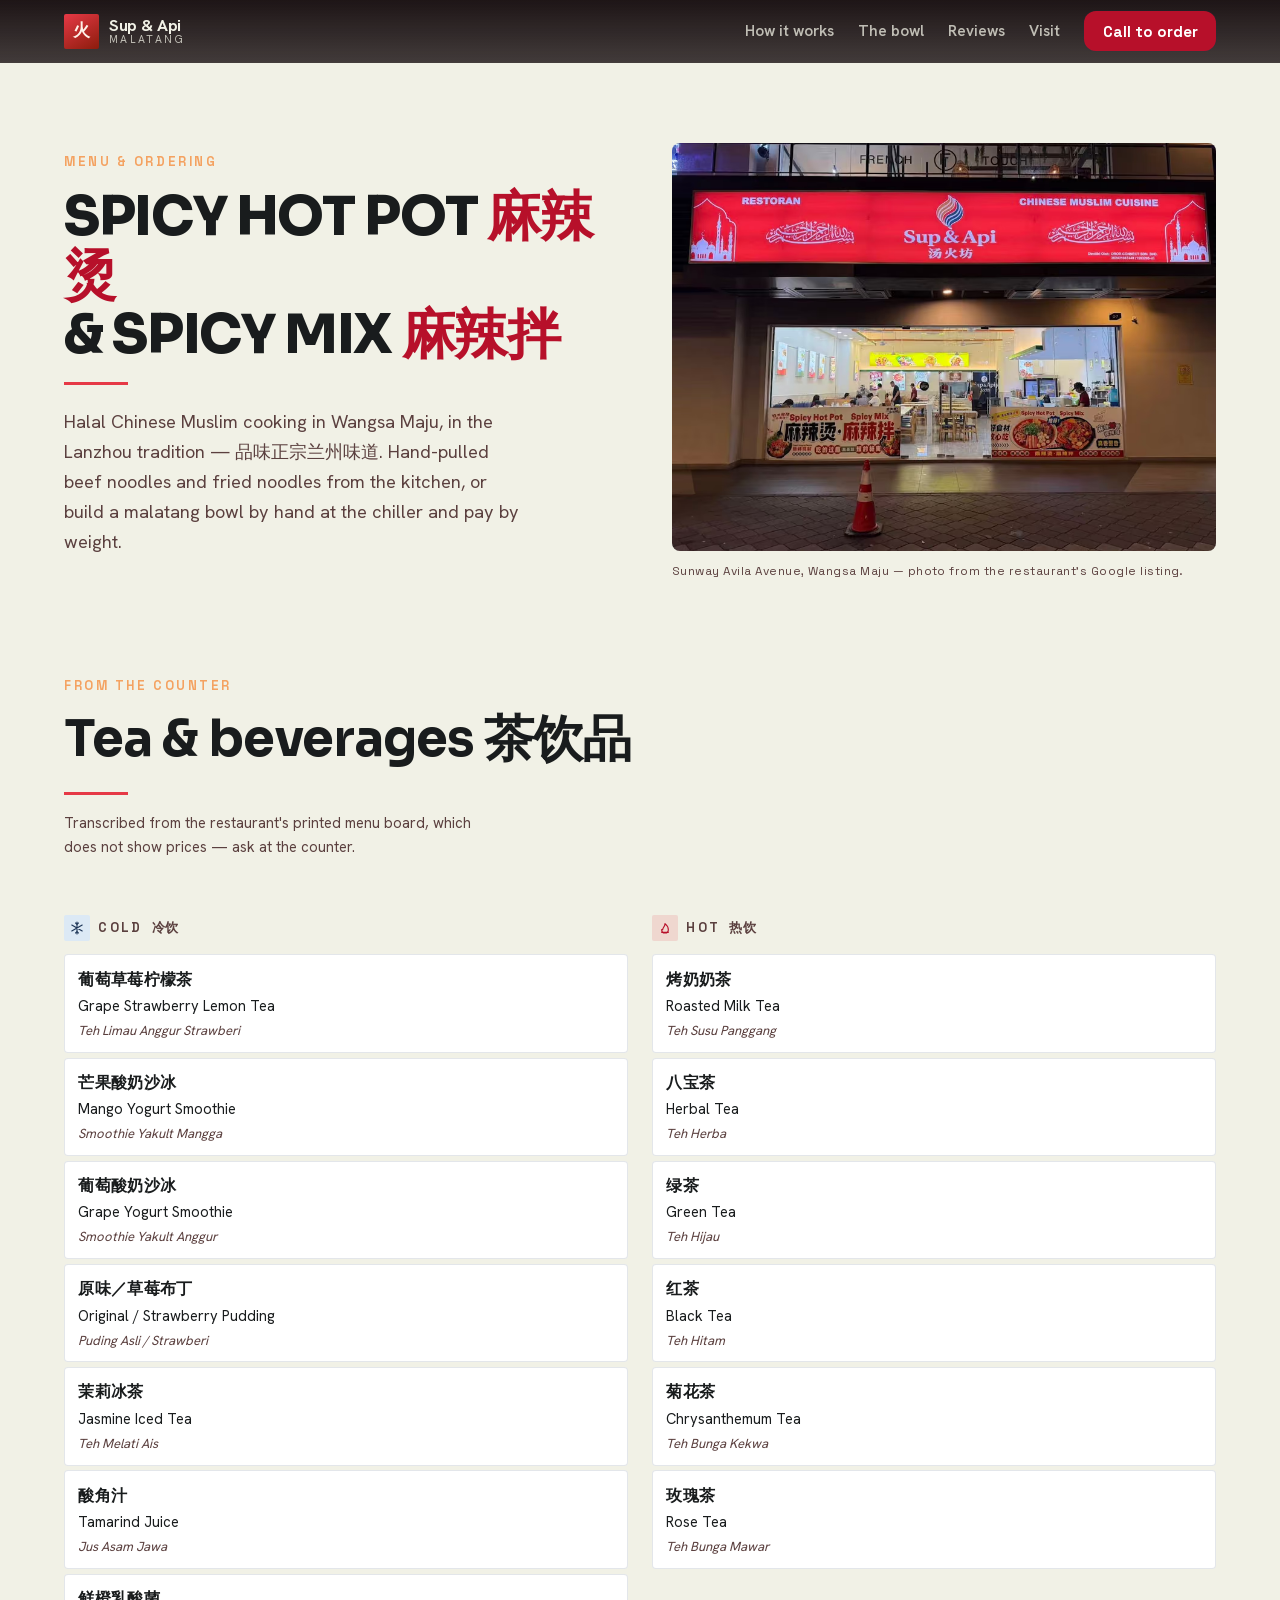
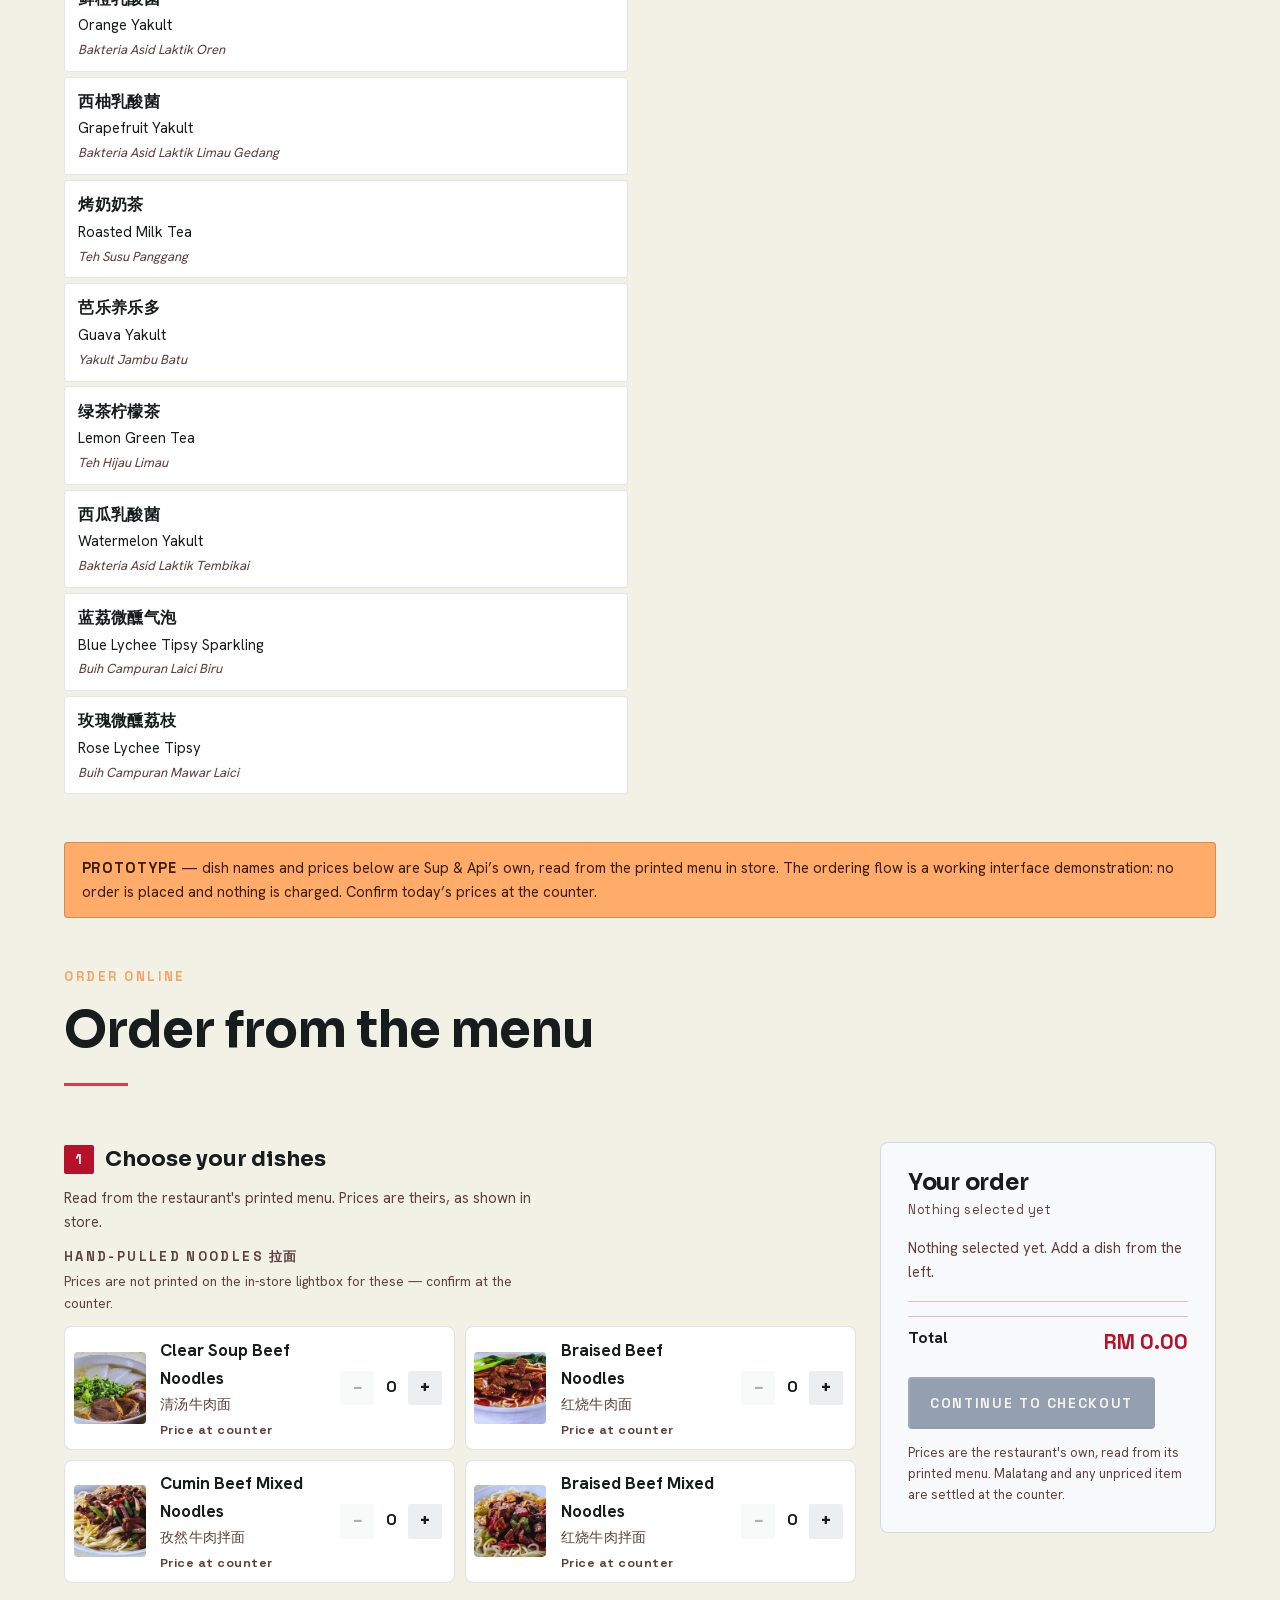
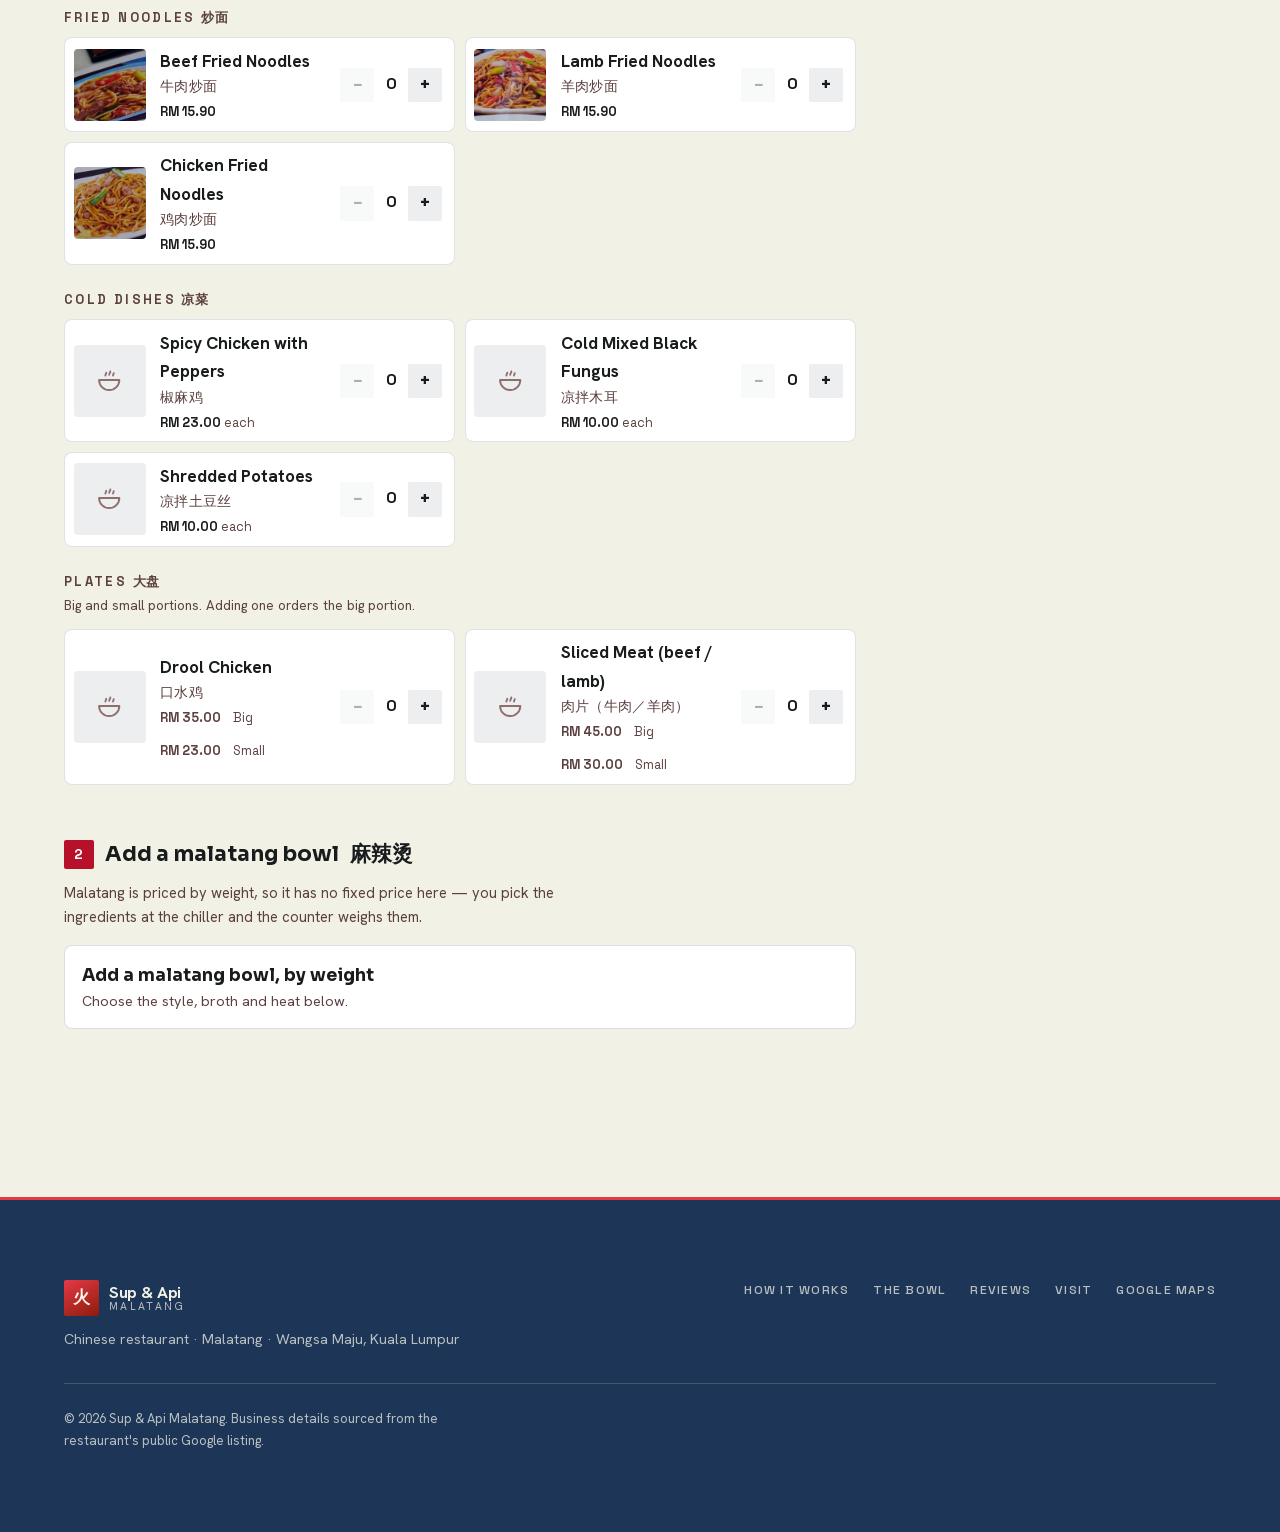
==== commit 5dbb2aa9: "Finalise the prototype: drop the board photo, pin the map, always animate - Removes the photographed" ====
--- a/menu.html
+++ b/menu.html
@@ -54,10 +54,6 @@
     <a href="index.html#visit">Visit</a>
   </nav>
   <div class="head-actions">
-    <button class="motion-toggle" type="button" id="motion-toggle" aria-pressed="false">
-      <span class="motion-toggle__dot" aria-hidden="true"></span>
-      <span class="motion-toggle__label">Motion</span>
-    </button>
     <a class="btn btn--filled btn--sm" href="tel:+60136080971">Call to order</a>
   </div>
 </header>
@@ -92,8 +88,8 @@
       <p class="eyebrow">From the counter</p>
       <h2 id="drinks-h">Tea &amp; beverages <span lang="zh">茶饮品</span></h2>
       <span class="rule" aria-hidden="true"></span>
-      <p class="drinks__src">Transcribed from the restaurant's own printed menu board. The board
-        does not show prices — ask at the counter.</p>
+      <p class="drinks__src">Transcribed from the restaurant's printed menu board, which does
+        not show prices — ask at the counter.</p>
     </div>
 
     <div class="drinks__grid">
@@ -212,20 +208,6 @@
         </section>
       </div>
 
-      <figure class="drinks__board">
-        <a href="assets/img/menu/board-drinks-1500.webp" target="_blank" rel="noopener">
-          <picture>
-            <source type="image/avif" sizes="(min-width:62rem) 38vw, 92vw"
-                    srcset="assets/img/menu/board-drinks-640.avif 640w, assets/img/menu/board-drinks-1000.avif 1000w, assets/img/menu/board-drinks-1500.avif 1500w">
-            <source type="image/webp" sizes="(min-width:62rem) 38vw, 92vw"
-                    srcset="assets/img/menu/board-drinks-640.webp 640w, assets/img/menu/board-drinks-1000.webp 1000w, assets/img/menu/board-drinks-1500.webp 1500w">
-            <img src="assets/img/menu/board-drinks-1000.jpg" width="1809" height="1280"
-                 loading="lazy" decoding="async"
-                 alt="Sup &amp; Api's printed tea and beverage menu board, listing drinks in Chinese, English and Malay with cold and hot sections.">
-          </picture>
-        </a>
-        <figcaption>The board itself — open full size. Photo from the restaurant's Google listing.</figcaption>
-      </figure>
     </div>
   </section>
 
--- a/assets/css/site.css
+++ b/assets/css/site.css
@@ -197,20 +197,6 @@
 .head-actions { margin-inline-start: auto; display: flex; align-items: center; gap: .6rem; }
 .site-nav ~ .head-actions { margin-inline-start: 0; }
 
-.motion-toggle {
-  display: inline-flex; align-items: center; gap: .45rem;
-  min-height: 2.5rem; padding: .45rem .9rem;
-  border: 1px solid var(--outline-dark); border-radius: var(--r-full);
-  background: rgba(255, 243, 236, .06); color: var(--on-dark-dim);
-  font: inherit; font-size: .85rem; font-weight: 600; cursor: pointer;
-}
-.motion-toggle__dot {
-  width: .55rem; height: .55rem; border-radius: 50%;
-  background: var(--gold); box-shadow: 0 0 0 3px rgba(233, 162, 59, .22);
-}
-.motion-toggle[aria-pressed="true"] .motion-toggle__dot { background: #6f6f6f; box-shadow: none; }
-.motion-toggle[aria-pressed="true"] .motion-toggle__label::after { content: " off"; }
-.motion-toggle[aria-pressed="false"] .motion-toggle__label::after { content: " on"; }
 
 /* ── Hero ──────────────────────────────────────────────────────────────── */
 .hero {
@@ -630,8 +616,9 @@
   box-shadow: inset 0 0 0 1px rgba(29, 53, 87, .14);
   background: var(--surface-3);
 }
-/* An iframe never matches :focus-visible, so the frame carries the ring. */
-.visit-map:focus-within {
+/* An iframe matches none of :focus / :focus-visible / parent :focus-within,
+   so the ring is driven from JS (see parallax.js). */
+.visit-map.is-focus {
   outline: 3px solid var(--primary-hot); outline-offset: 2px;
 }
 .visit-map iframe {
@@ -779,8 +766,7 @@
 
 /* Touch input: nothing tappable drops below the 44px comfortable-target size. */
 @media (pointer: coarse) {
-  .btn--sm, .motion-toggle { min-height: 44px; }
-  .chips li { padding: .55rem .95rem; }
+  .btn--sm,   .chips li { padding: .55rem .95rem; }
   .site-foot nav a { padding: .25rem 0; }
 }
 
--- a/assets/css/order.css
+++ b/assets/css/order.css
@@ -311,24 +311,12 @@
 .drink__en { font-size: .92rem; }
 .drink__ms { font-size: .82rem; color: var(--on-surface-dim); font-style: italic; }
 
-.drinks__board { margin: 0; }
-.drinks__board a { display: block; border-radius: var(--r-lg); overflow: hidden; }
-.drinks__board a:focus-visible { outline: 3px solid var(--primary-hot); outline-offset: 3px; }
-.drinks__board picture { display: block; box-shadow: inset 0 0 0 1px rgba(29, 53, 87, .14); }
-.drinks__board img { display: block; width: 100%; height: auto; }
-.drinks__board figcaption {
-  margin-top: .6rem; font-family: var(--font-label);
-  font-size: .74rem; letter-spacing: .04em; color: var(--on-surface-dim);
-}
 
 /* Three stacked lines beat a right-aligned third column: in a two-up layout the
    English name was wrapping mid-phrase to make room for the Malay. */
 @media (min-width: 62rem) {
-  .drinks__grid { grid-template-columns: 1fr 38%; }
   .drinks__lists { grid-template-columns: 1fr 1fr; align-items: start; }
-  .drinks__board { position: sticky; top: 6rem; }
-}
-
+  
 /* Sora and Hanken Grotesk carry no CJK, so name the fallback rather than
    leaving the Chinese to whatever each OS happens to pick. */
 [lang="zh"] {
